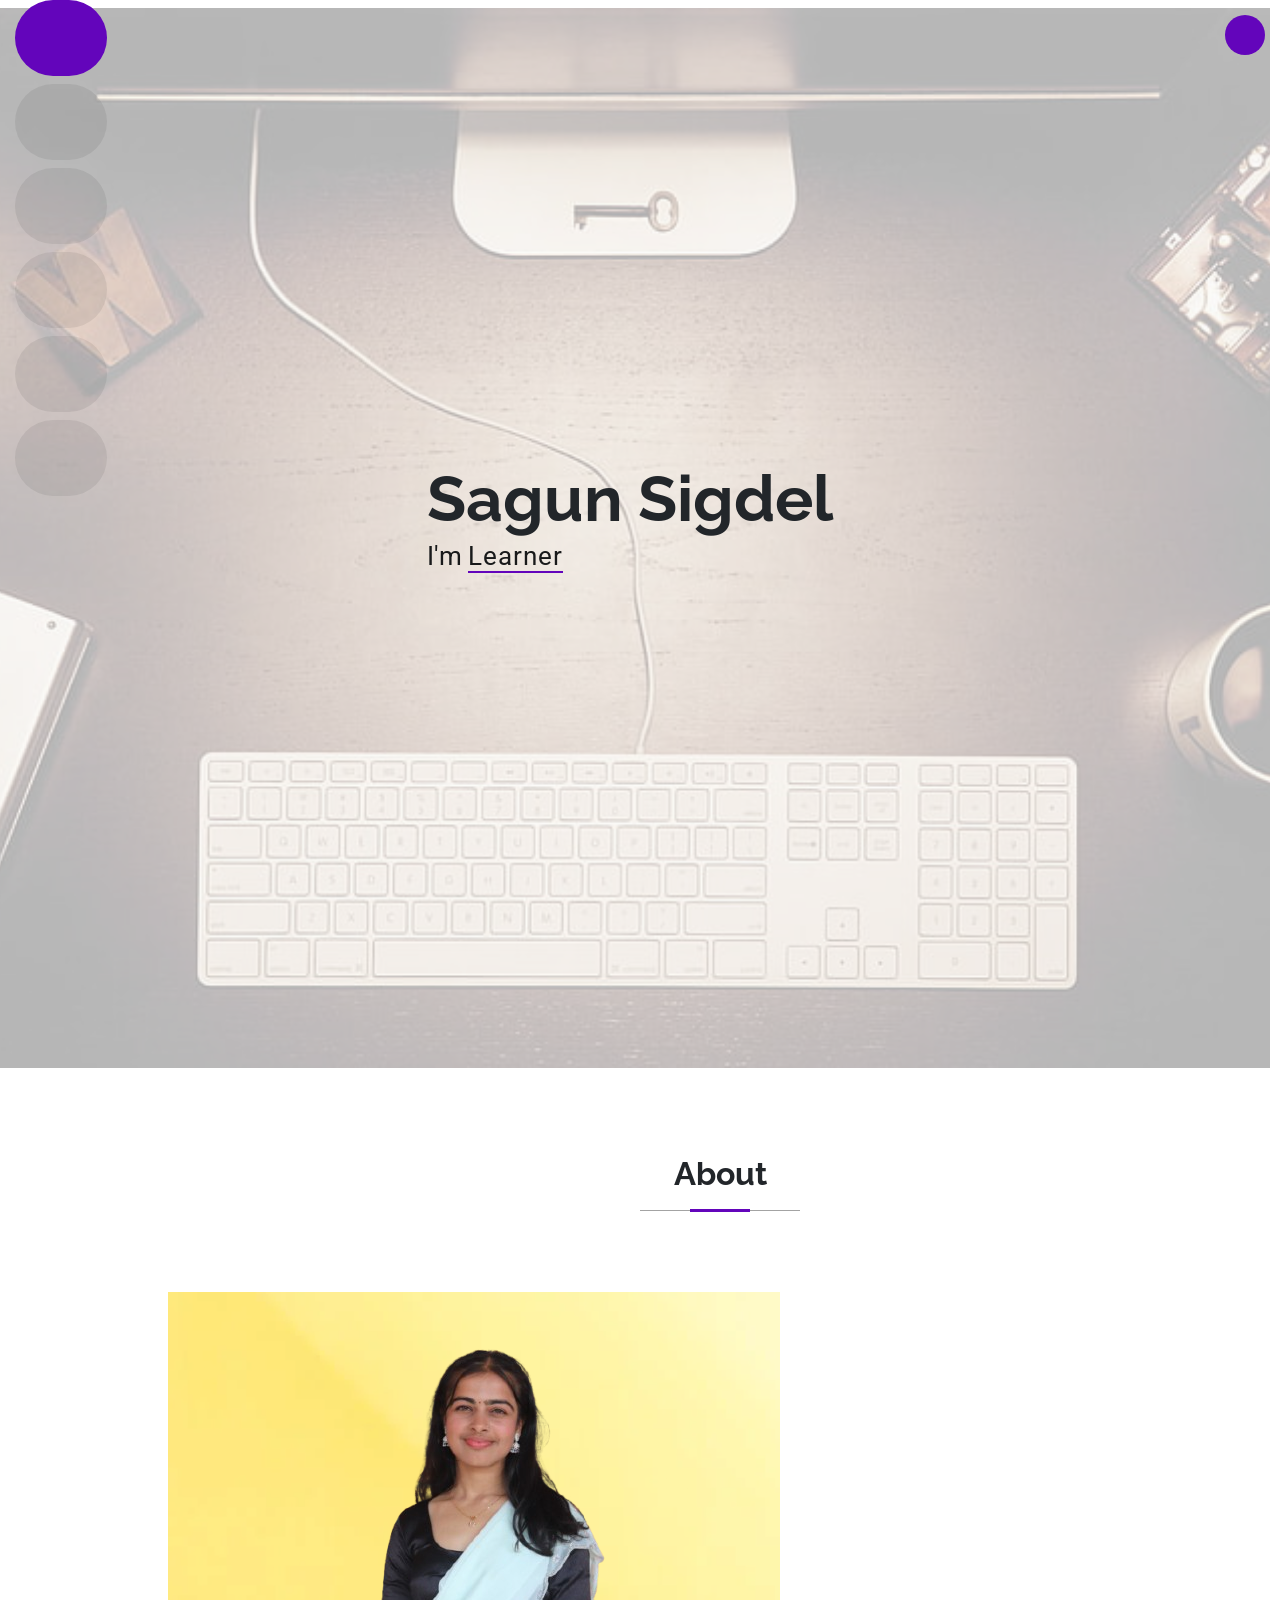
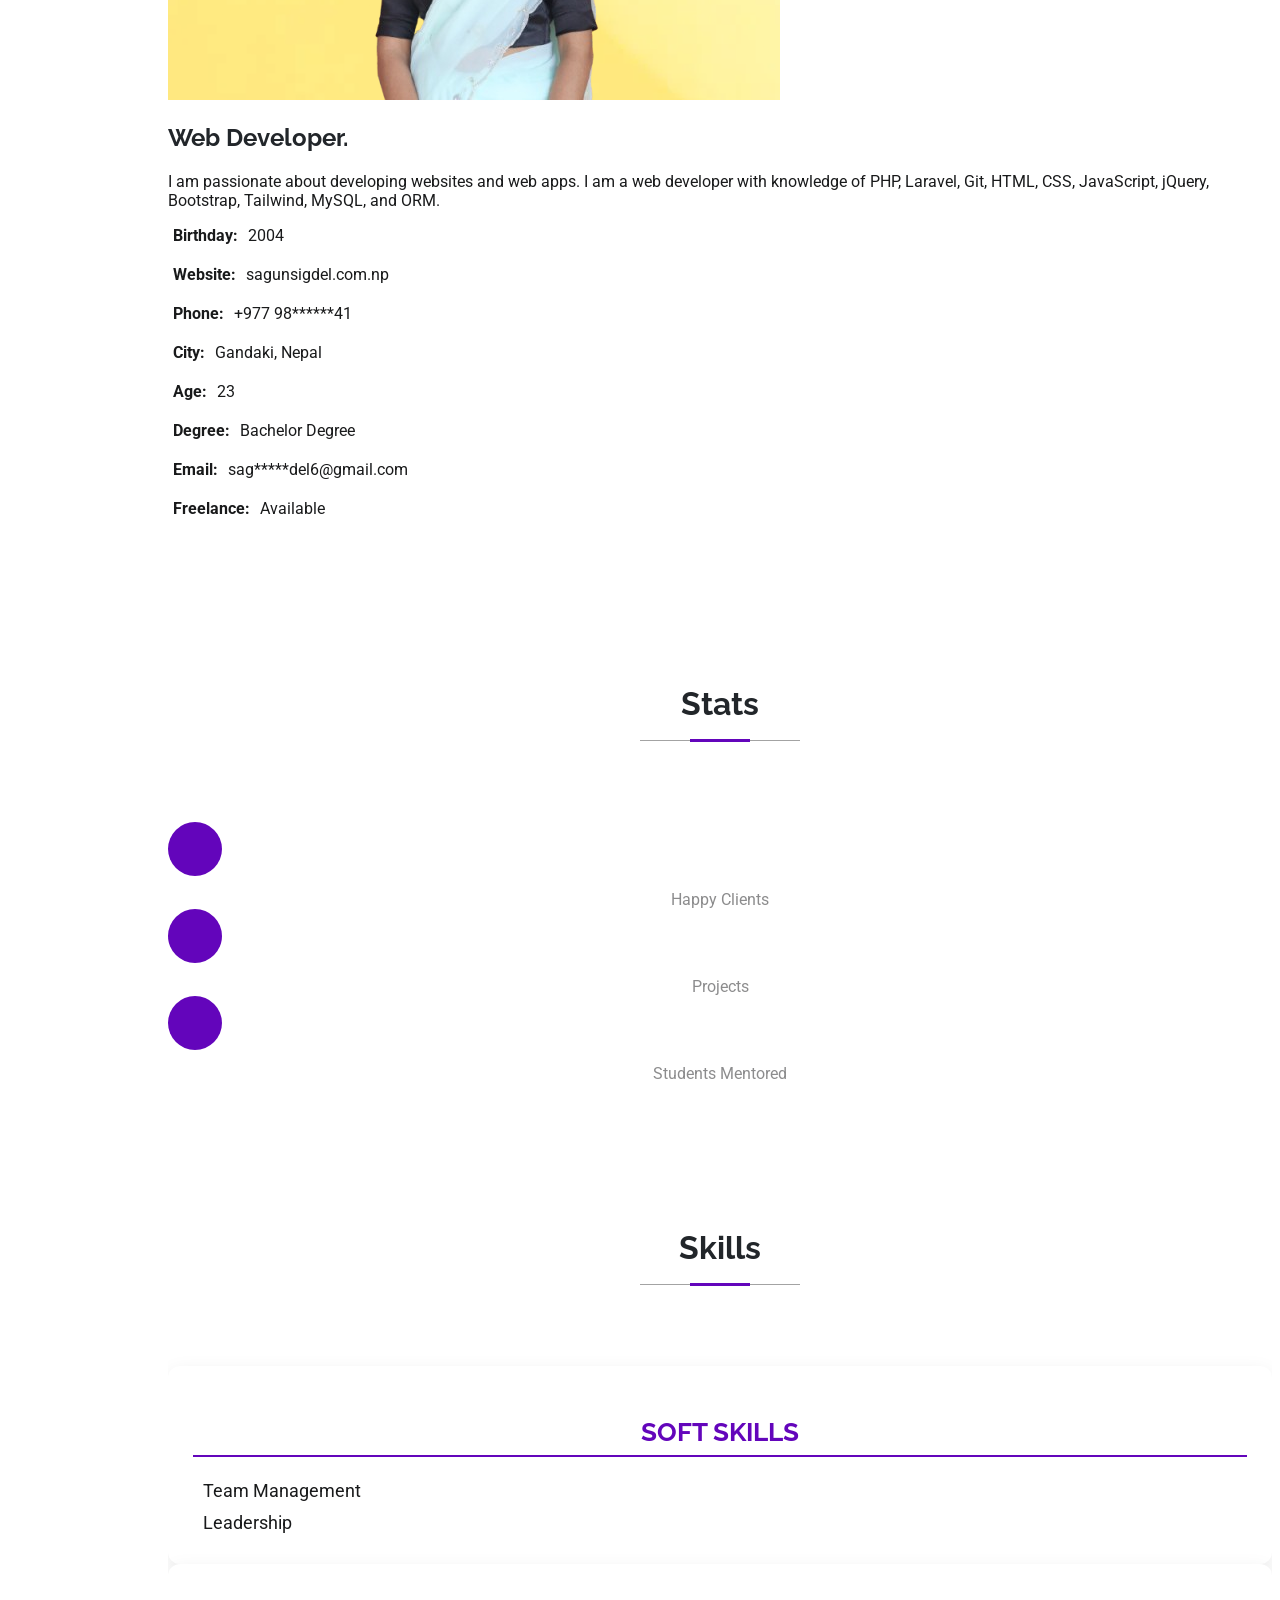
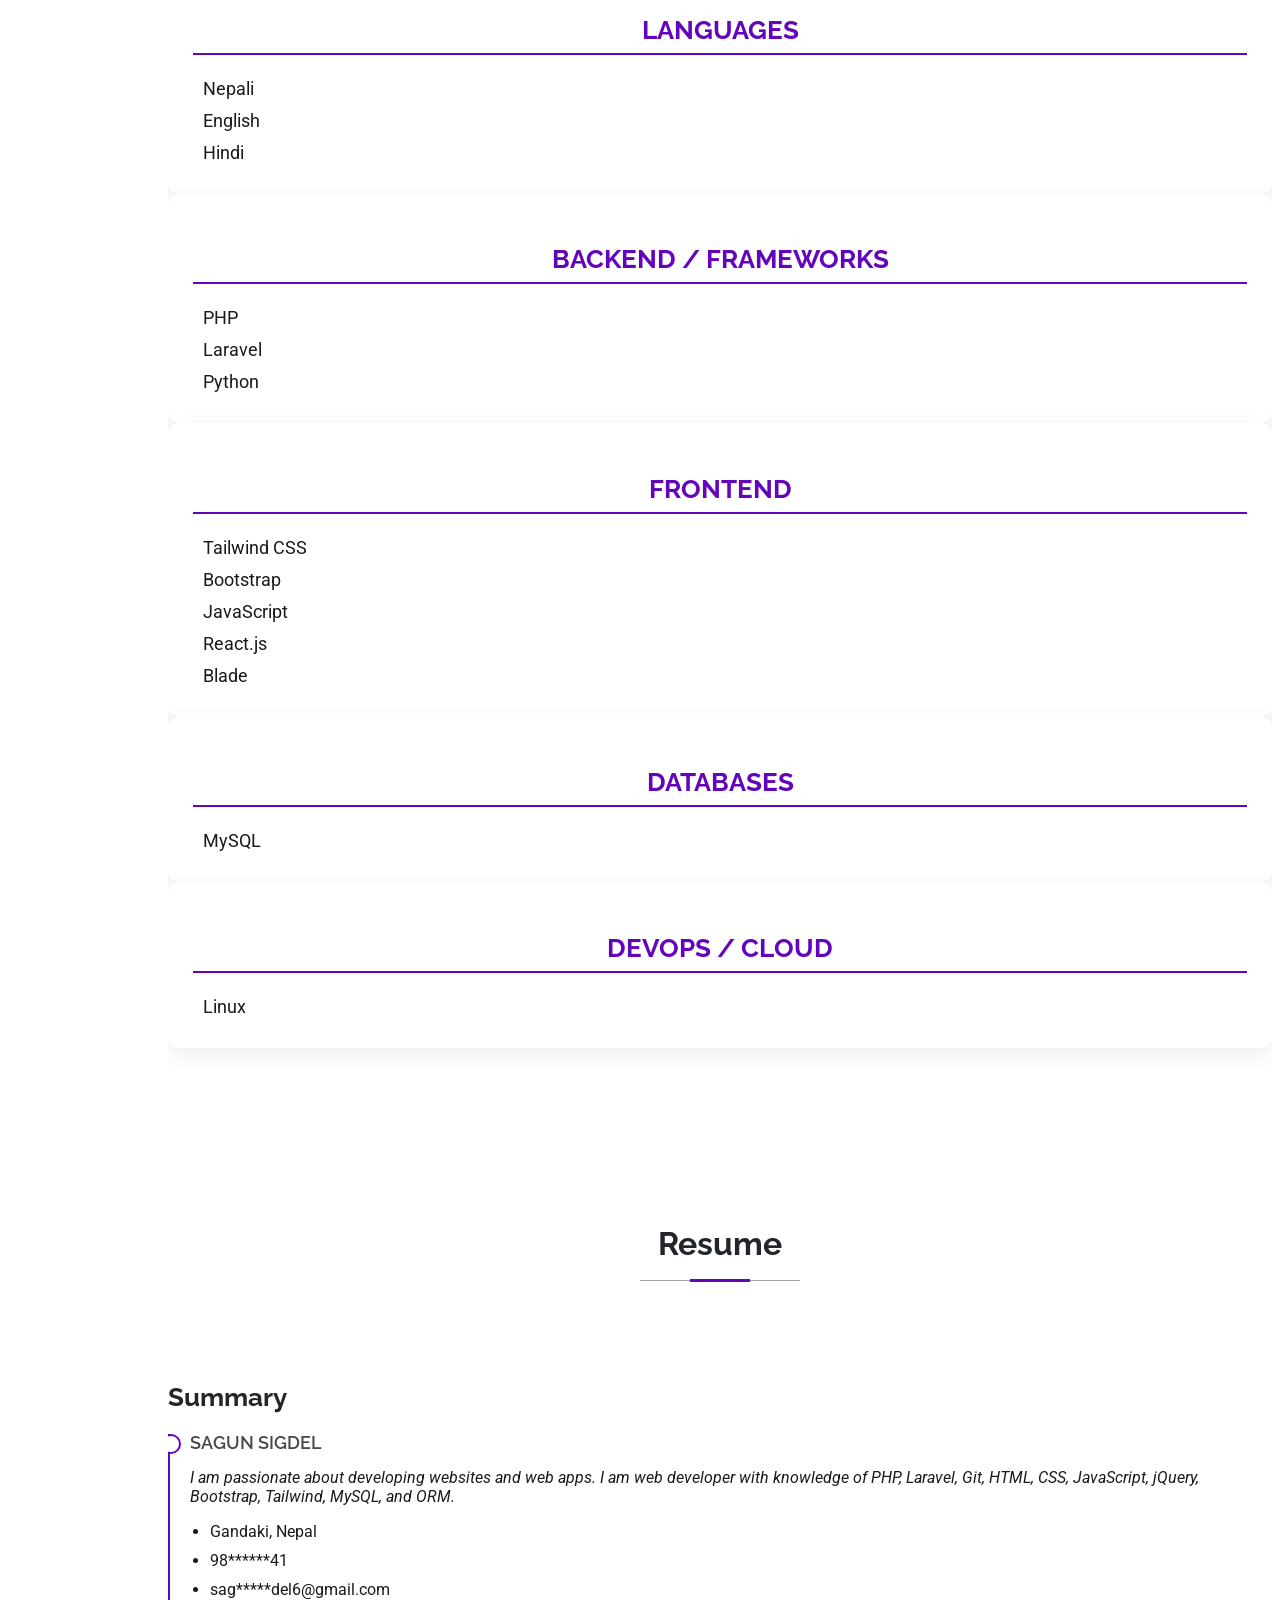
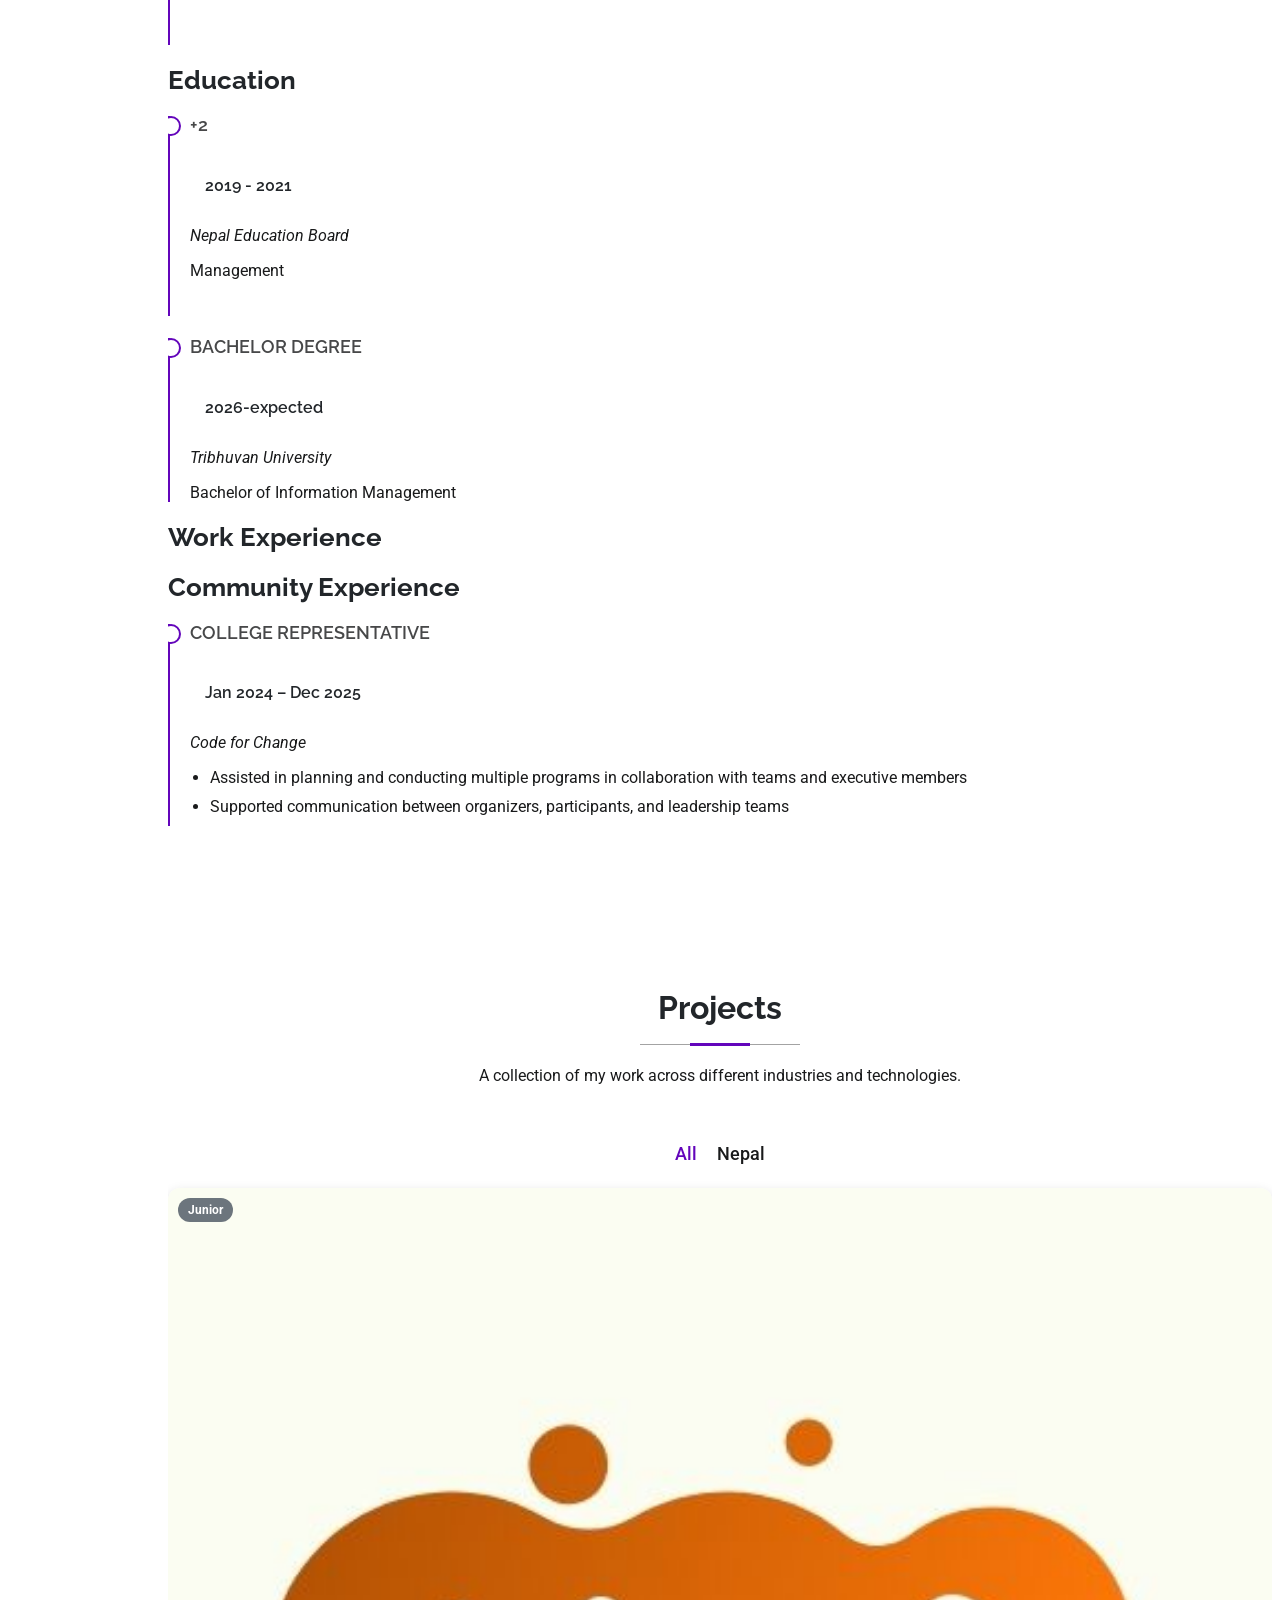
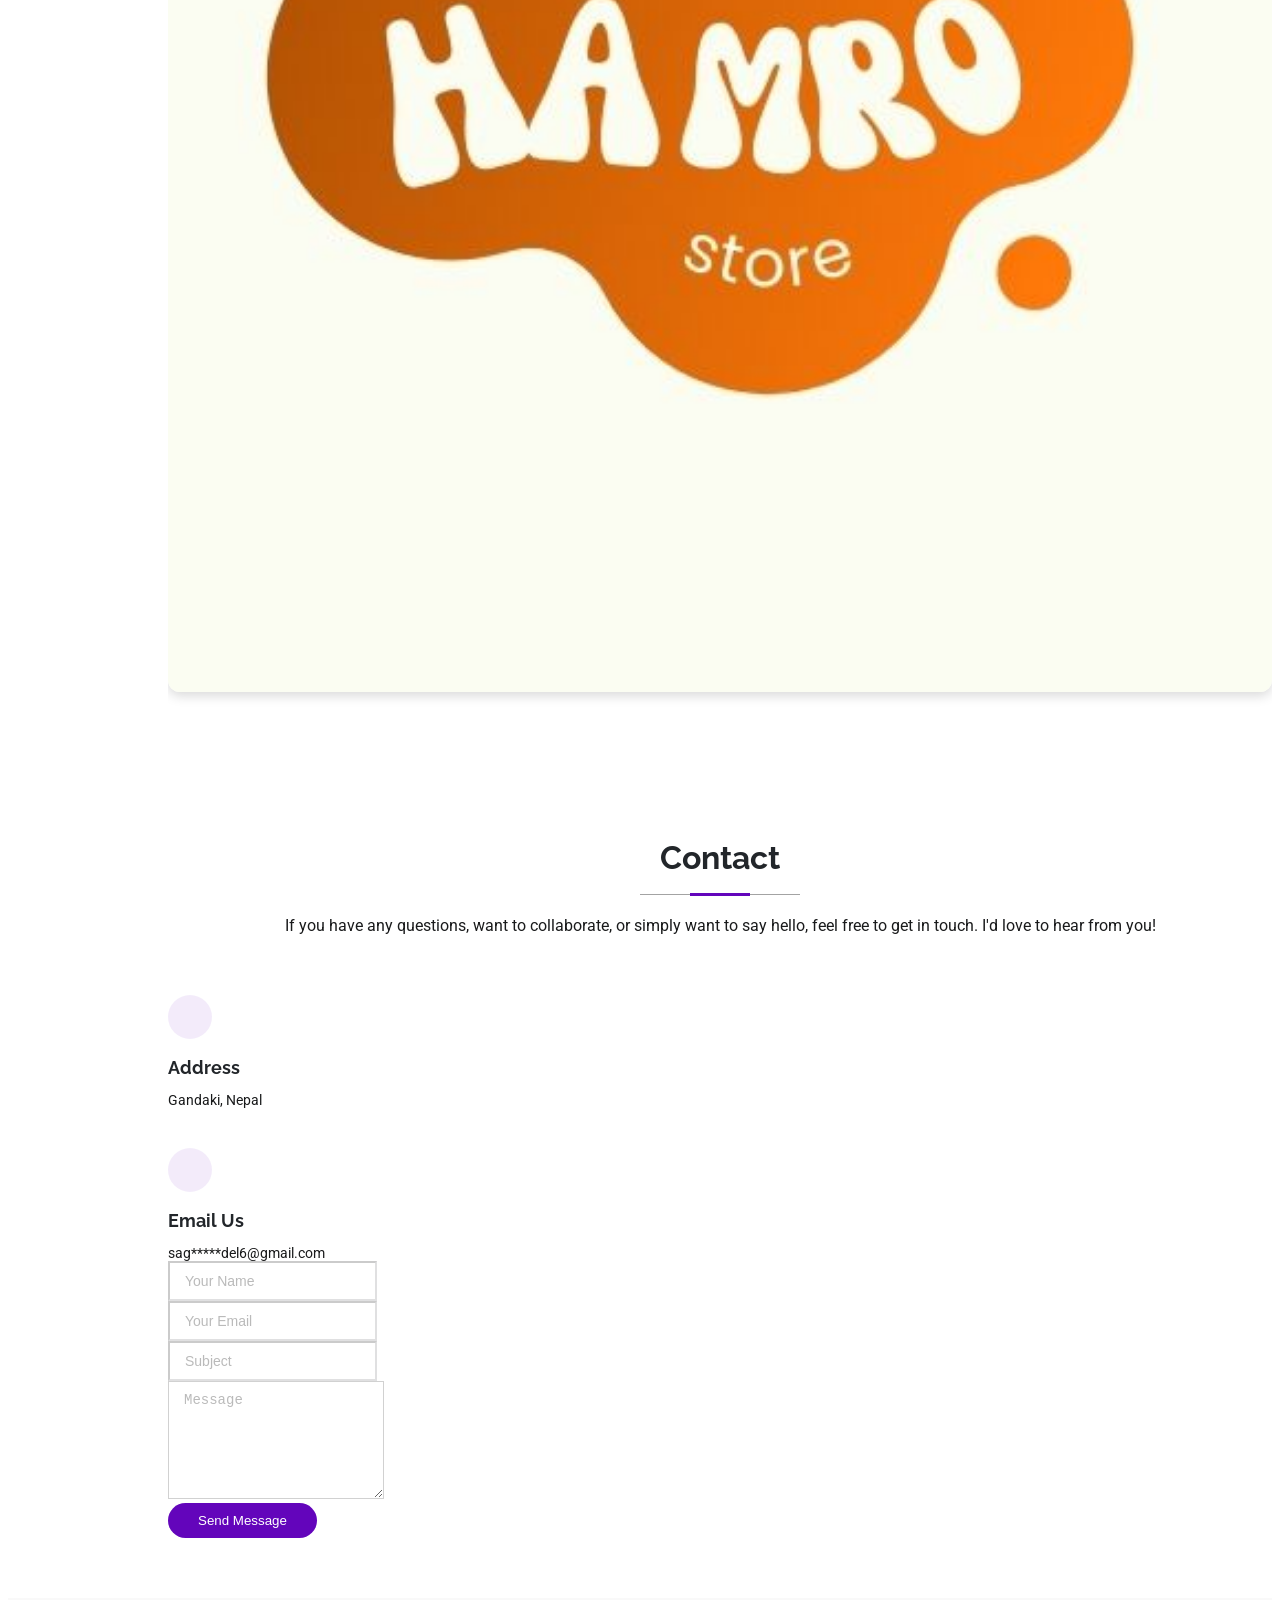
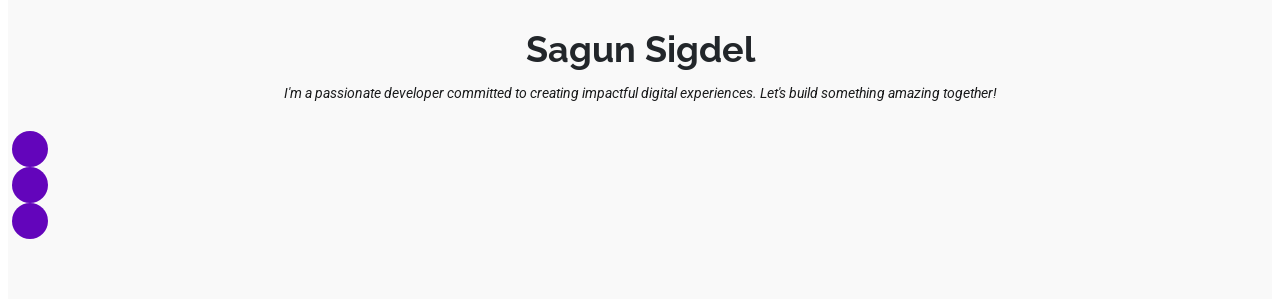
==== index.html @ 8e8c5b85 "canonical" ====
<!DOCTYPE html>
<html lang="en">
  <head>
    <meta charset="utf-8" />
    <meta content="width=device-width, initial-scale=1.0" name="viewport" />
    <title>Sagun Sigdel - Web Developer Portfolio</title>


    <!-- Meta Description -->
    <meta
      name="description"
      content="Portfolio of Sagun Sigdel, a  web developer specializing in PHP, Laravel, and modern web technologies."
    />

    <!-- Meta Keywords -->
    <meta
      name="keywords"
      content="Sagun Sigdel, full stack developer, web developer, Python developer, portfolio, freelancer, Nepal"
    />

    <!-- Favicons -->
    <link href="assets/img/favicon-32x32.png" rel="icon" />
    <link href="assets/img/apple-touch-icon.png" rel="apple-touch-icon" />

    <!-- Fonts -->
    <link href="https://fonts.googleapis.com" rel="preconnect" />
    <link href="https://fonts.gstatic.com" rel="preconnect" crossorigin />
    <link
      href="https://fonts.googleapis.com/css2?family=Roboto:ital,wght@0,100;0,300;0,400;0,500;0,700;0,900;1,100;1,300;1,400;1,500;1,700;1,900&family=Poppins:ital,wght@0,100;0,200;0,300;0,400;0,500;0,600;0,700;0,800;0,900;1,100;1,200;1,300;1,400;1,500;1,600;1,700;1,800;1,900&family=Raleway:ital,wght@0,100;0,200;0,300;0,400;0,500;0,600;0,700;0,800;0,900;1,100;1,200;1,300;1,400;1,500;1,600;1,700;1,800;1,900&display=swap"
      rel="stylesheet"
    />
   <!-- Canonical Link  -->
      <link rel="canonical" href="https://sagunsigdel.com.np/">


    <!-- Structured Data -->
    <script type="application/ld+json">
      {
        "@context": "https://schema.org",
        "@type": "Person",
        "name": "Sagun Sigdel",
        "alternateName": "Sagun Sigdel",
        "url": "https://sagunsigdel.com.np",
        "image": "https://sagunsigdel.com.np/assets/img/profile.jpg",
        "description": "Sagun Sigdel is a Web Developer skilled in HTML, CSS, JS, React, Python, Django, Tailwind, Bootstrap, MySQL, PostgreSQL.",
        "sameAs": [
          "https://github.com/sagun26",
          "https://www.linkedin.com/in/sagun-sigdel"
        ],
        "jobTitle": "Web Developer",
        "address": {
          "@type": "PostalAddress",
          "addressLocality": "Gandaki",
          "addressCountry": "Nepal"
        }
      }
    </script>

    <!-- Vendor CSS Files -->
    <link
      href="assets/vendor/bootstrap/css/bootstrap.min.css"
      rel="stylesheet"
    />
    <link
      href="assets/vendor/bootstrap-icons/bootstrap-icons.css"
      rel="stylesheet"
    />
    <link href="assets/vendor/aos/aos.css" rel="stylesheet" />
    <link
      href="assets/vendor/glightbox/css/glightbox.min.css"
      rel="stylesheet"
    />
    <link href="assets/vendor/swiper/swiper-bundle.min.css" rel="stylesheet" />

    <!-- Main CSS File -->
    <link href="assets/css/main.css" rel="stylesheet" />

    <!-- JQuery Link -->
    <script src="https://ajax.googleapis.com/ajax/libs/jquery/3.7.1/jquery.min.js"></script>
  </head>

  <body class="index-page">
    <header
      id="header"
      class="header d-flex flex-column justify-content-center"
    >
      <i class="header-toggle d-xl-none bi bi-list"></i>

      <nav id="navmenu" class="navmenu">
        <ul>
          <li>
            <a href="#hero" class="active">
              <i class="bi bi-house-door navicon"></i>
              <span>Home</span>
            </a>
          </li>
          <li>
            <a href="#about">
              <i class="bi bi-person navicon"></i>
              <span>About</span>
            </a>
          </li>
          <li>
            <a href="#skills">
              <i class="bi bi-bar-chart-line-fill navicon"></i>
              <span>Skills</span>
            </a>
          </li>
          <li>
            <a href="#resume">
              <i class="bi bi-file-earmark-text navicon"></i>
              <span>Resume</span>
            </a>
          </li>
          <li>
            <a href="#project">
              <i class="bi bi-images navicon"></i>
              <span>Projects</span>
            </a>
          </li>
          <li>
            <a href="#contact">
              <i class="bi bi-envelope navicon"></i>
              <span>Contact</span>
            </a>
          </li>
        </ul>
      </nav>
    </header>

    <main class="main">
      <!-- Hero Section -->
      <section id="hero" class="hero section light-background">
        <img src="assets/img/portfolio_background.jpg" alt="" />

        <div class="container" data-aos="zoom-out">
          <div class="row justify-content-center">
            <div class="col-lg-9">
              <h2><strong>Sagun Sigdel</strong></h2>
              <p>
                I'm
                <span
                  class="typed"
                  data-typed-items="Learner, Student, Developer, Freelancer"
                  >Learner</span
                ><span
                  class="typed-cursor typed-cursor--blink"
                  aria-hidden="true"
                ></span>
              </p>
              <div class="social-links">
                <a href="https://github.com/sagun26" target="_blank"
                  ><i class="bi bi-github"></i
                ></a>
                <a
                  href="https://www.linkedin.com/in/sagun-sigdel/"
                  target="_blank"
                  ><i class="bi bi-linkedin"></i
                ></a>
                <a href="https://sagunsigdel.com.np" target="_blank"
                  ><i class="bi bi-globe"></i
                ></a>
              </div>
            </div>
          </div>
        </div>
      </section>
      <!-- /Hero Section -->

      <!-- About Section -->
      <section id="about" class="about section">
        <!-- Section Title -->
        <div class="container section-title" data-aos="fade-up">
          <h2>About</h2>
        </div>
        <!-- End Section Title -->

        <div class="container" data-aos="fade-up" data-aos-delay="100">
          <div class="row gy-4 justify-content-center">
            <div class="col-lg-4">
              <img
                src="assets/img/profile.png"
                class="img-fluid"
                alt="profile"
              />
            </div>
            <div class="col-lg-8 content">
              <h2>Web Developer.</h2>
              <p class="fst-italic py-3">
                I am passionate about developing websites and web apps. I am a
               web developer with knowledge of PHP,
                Laravel, Git, HTML, CSS, JavaScript, jQuery, Bootstrap,
                Tailwind, MySQL, and ORM.
              </p>
              <div class="row">
                <div class="col-lg-6">
                  <ul>
                    <li>
                      <i class="bi bi-chevron-right"></i>
                      <strong>Birthday:</strong> <span>2004</span>
                    </li>
                    <li>
                      <i class="bi bi-chevron-right"></i>
                      <strong>Website:</strong>
                      <span>sagunsigdel.com.np</span>
                    </li>
                    <li>
                      <i class="bi bi-chevron-right"></i>
                      <strong>Phone:</strong> <span>+977 98******41</span>
                    </li>
                    <li>
                      <i class="bi bi-chevron-right"></i>
                      <strong>City:</strong> <span>Gandaki, Nepal</span>
                    </li>
                  </ul>
                </div>
                <div class="col-lg-6">
                  <ul>
                    <li>
                      <i class="bi bi-chevron-right"></i> <strong>Age:</strong>
                      <span>23</span>
                    </li>
                    <li>
                      <i class="bi bi-chevron-right"></i>
                      <strong>Degree:</strong> <span>Bachelor Degree</span>
                    </li>
                    <li>
                      <i class="bi bi-chevron-right"></i>
                      <strong>Email:</strong>
                      <span>sag*****del6@gmail.com</span>
                    </li>
                    <li>
                      <i class="bi bi-chevron-right"></i>
                      <strong>Freelance:</strong> <span>Available</span>
                    </li>
                  </ul>
                </div>
              </div>
            </div>
          </div>
        </div>
      </section>
      <!-- /About Section -->

      <!-- Stats Section -->
      <section id="stats" class="stats section">
        <!-- Section Title -->
        <div class="container section-title" data-aos="fade-up">
          <h2>Stats</h2>
        </div>
        <!-- End Section Title -->

        <div class="container" data-aos="fade-up" data-aos-delay="100">
          <div class="row gy-3 justify-content-center">
            <div
              class="col-lg-3 col-md-6 d-flex flex-column align-items-center"
            >
              <i class="bi bi-emoji-smile"></i>
              <div class="stats-item">
                <span
                  data-purecounter-start="0"
                  data-purecounter-end="20"
                  data-purecounter-duration="1"
                  class="purecounter"
                ></span>
                <p>Happy Clients</p>
              </div>
            </div>
            <!-- End Stats Item -->

            <div
              class="col-lg-3 col-md-6 d-flex flex-column align-items-center"
            >
              <i class="bi bi-journal-richtext"></i>
              <div class="stats-item">
                <span
                  data-purecounter-start="0"
                  data-purecounter-end="30"
                  data-purecounter-duration="1"
                  class="purecounter"
                ></span>
                <p>Projects</p>
              </div>
            </div>
            <!-- End Stats Item -->

            <div
              class="col-lg-3 col-md-6 d-flex flex-column align-items-center"
            >
              <i class="bi bi-people"></i>
              <div class="stats-item">
                <span
                  data-purecounter-start="0"
                  data-purecounter-end="30"
                  data-purecounter-duration="1"
                  class="purecounter"
                ></span>
                <p>Students Mentored</p>
              </div>
            </div>
            <!-- End Stats Item -->
          </div>
        </div>
      </section>
      <!-- /Stats Section -->

      <!-- Skills Section -->
      <section id="skills" class="skills section">
        <!-- Section Title -->
        <div class="container section-title" data-aos="fade-up">
          <h2>Skills</h2>
          <!-- <p>Necessitatibus eius consequatur ex aliquid fuga eum quidem sint consectetur velit</p> -->
        </div>
        <!-- End Section Title -->

        <div class="container" data-aos="fade-up" data-aos-delay="100">
          <div class="row skills-content skills-animation" id="skills-list">
            <!-- Skills will be dynamically loaded here -->
          </div>
        </div>
      </section>
      <!-- /Skills Section -->

      <!-- Resume Section -->
      <section id="resume" class="resume section">
        <div class="container section-title" data-aos="fade-up">
          <h2>Resume</h2>
        </div>

        <div class="container">
          <div class="row">
            <!-- Left Column: Summary + Education -->
            <div class="col-lg-6" data-aos="fade-up" data-aos-delay="100">
              <h3 class="resume-title">Summary</h3>
              <div class="resume-item pb-0">
                <h4>Sagun Sigdel</h4>
                <p>
                  <em
                    >I am passionate about developing websites and web apps. I
                    am web developer with knowledge of
                    PHP, Laravel, Git, HTML, CSS, JavaScript, jQuery, Bootstrap,
                    Tailwind, MySQL, and ORM.</em
                  >
                </p>
                <ul>
                  <li>Gandaki, Nepal</li>
                  <li>98******41</li>
                  <li>sag*****del6@gmail.com</li>
                </ul>
              </div>

              <h3 class="resume-title">Education</h3>
              <div id="education"></div>
            </div>

            <!-- Right Column: Timeline -->
            <div class="col-lg-6" data-aos="fade-up" data-aos-delay="200">
              <h3 class="resume-title">Work Experience</h3>
              <div id="work-experience"></div>
            </div>

            <div class="col-lg-12" data-aos="fade-up" data-aos-delay="200">
              <h3 class="resume-title mt-5">Community Experience</h3>
              <div id="community-experience"></div>
            </div>
          </div>
        </div>
      </section>

      <!-- /Resume Section -->

      <!-- Projects Section -->
      <section id="project" class="projects section">
        <!-- Section Title -->
        <div class="container section-title" data-aos="fade-up">
          <h2 class="">Projects</h2>
          <p>
            A collection of my work across different industries and
            technologies.
          </p>
        </div>
        <!-- End Section Title -->

        <div class="container">
          <div
            class="isotope-layout"
            data-default-filter="*"
            data-layout="masonry"
            data-sort="original-order"
          >
            <ul
              class="portfolio-filters isotope-filters"
              id="countryFilters"
              data-aos="fade-up"
              data-aos-delay="100"
            >
              <li data-filter="*" class="filter-active">All</li>
              <!-- Filter buttons will be dynamically loaded here -->
            </ul>
            <!-- End Portfolio Filters -->

            <div
              class="row gy-4 isotope-container"
              id="projectContainer"
              data-aos="fade-up"
              data-aos-delay="200"
            >
              <!-- Project items will be dynamically loaded here -->
            </div>
            <!-- End Portfolio Container -->
          </div>
        </div>
      </section>
      <!-- /Projects Section -->

      <!-- Contact Section -->
      <section id="contact" class="contact section">
        <!-- Section Title -->
        <div class="container section-title" data-aos="fade-up">
          <h2>Contact</h2>
          <p>
            If you have any questions, want to collaborate, or simply want to
            say hello, feel free to get in touch. I'd love to hear from you!
          </p>
        </div>
        <!-- End Section Title -->

        <div class="container" data-aos="fade" data-aos-delay="100">
          <div class="row gy-4">
            <div class="col-lg-4">
              <div
                class="info-item d-flex"
                data-aos="fade-up"
                data-aos-delay="200"
              >
                <i class="bi bi-geo-alt flex-shrink-0"></i>
                <div>
                  <h3>Address</h3>
                  <p>Gandaki, Nepal</p>
                </div>
              </div>
              <!-- End Info Item -->

              <div
                class="info-item d-flex"
                data-aos="fade-up"
                data-aos-delay="400"
              >
                <i class="bi bi-envelope flex-shrink-0"></i>
                <div>
                  <h3>Email Us</h3>
                  <p>sag*****del6@gmail.com</p>
                </div>
              </div>
              <!-- End Info Item -->
            </div>

            <div class="col-lg-8">
              <form
                onsubmit="sendEmail(event)"
                class="php-email-form"
                data-aos="fade-up"
                data-aos-delay="200"
              >
                <div class="row gy-4">
                  <div class="col-md-6">
                    <input
                      type="text"
                      name="name"
                      class="form-control"
                      id="name"
                      placeholder="Your Name"
                      required=""
                    />
                  </div>

                  <div class="col-md-6">
                    <input
                      type="email"
                      class="form-control"
                      name="email"
                      id="email"
                      placeholder="Your Email"
                      required=""
                    />
                  </div>

                  <div class="col-md-12">
                    <input
                      type="text"
                      class="form-control"
                      name="subject"
                      id="subject"
                      placeholder="Subject"
                      required=""
                    />
                  </div>

                  <div class="col-md-12">
                    <textarea
                      class="form-control"
                      name="message"
                      rows="6"
                      id="message"
                      placeholder="Message"
                      required=""
                    ></textarea>
                  </div>

                  <div class="col-md-12 text-center">
                    <div class="loading">Loading</div>
                    <div class="error-message"></div>
                    <div class="sent-message">
                      Your message has been sent. Thank you!
                    </div>

                    <button type="submit">Send Message</button>
                  </div>
                </div>
              </form>
            </div>
            <!-- End Contact Form -->
          </div>
        </div>
      </section>
      <!-- /Contact Section -->
    </main>

    <footer id="footer" class="footer position-relative light-background">
      <div class="container">
        <h3 class="sitename">Sagun Sigdel</h3>
        <p>
          I'm a passionate developer committed to creating impactful digital
          experiences. Let's build something amazing together!
        </p>
        <div class="social-links d-flex justify-content-center">
          <a href="https://github.com/sagun26" target="_blank"
            ><i class="bi bi-github"></i
          ></a>
          <a href="https://www.linkedin.com/in/sagun-sigdel" target="_blank"
            ><i class="bi bi-linkedin"></i
          ></a>
          <a href="https://sagunsigdel.com.np" target="_blank"
            ><i class="bi bi-globe"></i
          ></a>
        </div>
      </div>
    </footer>

    <!-- Scroll Top -->
    <a
      href="#"
      id="scroll-top"
      class="scroll-top d-flex align-items-center justify-content-center"
      ><i class="bi bi-arrow-up-short"></i
    ></a>

    <!-- Preloader -->
    <div id="preloader"></div>

    <!-- Vendor JS Files -->
    <script src="assets/vendor/bootstrap/js/bootstrap.bundle.min.js"></script>
    <script src="assets/vendor/aos/aos.js"></script>
    <script src="assets/vendor/typed.js/typed.umd.js"></script>
    <script src="assets/vendor/purecounter/purecounter_vanilla.js"></script>
    <script src="assets/vendor/waypoints/noframework.waypoints.js"></script>
    <script src="assets/vendor/glightbox/js/glightbox.min.js"></script>
    <script src="assets/vendor/imagesloaded/imagesloaded.pkgd.min.js"></script>
    <script src="assets/vendor/isotope-layout/isotope.pkgd.min.js"></script>
    <script src="assets/vendor/swiper/swiper-bundle.min.js"></script>

    <!-- Main JS File -->
    <script src="assets/js/main.js"></script>

    <!-- Load JSON File -->
    <script src="assets/js/jsonLoad.js"></script>
  </body>
</html>
---- assets/css/main.css ----
/* Fonts */
:root {
  --default-font: "Roboto", system-ui, -apple-system, "Segoe UI", Roboto, "Helvetica Neue", Arial, "Noto Sans", "Liberation Sans", sans-serif, "Apple Color Emoji", "Segoe UI Emoji", "Segoe UI Symbol", "Noto Color Emoji";
  --heading-font: "Raleway", sans-serif;
  --nav-font: "Poppins", sans-serif;
}

/* Global Colors - The following color variables are used throughout the website. Updating them here will change the color scheme of the entire website */
:root {
  --background-color: #ffffff;
  /* Background color for the entire website, including individual sections */
  --default-color: #191a1b;
  /* Default color used for the majority of the text content across the entire website */
  --heading-color: #22262a;
  /* Color for headings, subheadings and title throughout the website */
  --accent-color: #6305bb;
  /* Accent color that represents your brand on the website. It's used for buttons, links, and other elements that need to stand out */
  --surface-color: #ffffff;
  /* The surface color is used as a background of boxed elements within sections, such as cards, icon boxes, or other elements that require a visual separation from the global background. */
  --contrast-color: #ffffff;
  /* Contrast color for text, ensuring readability against backgrounds of accent, heading, or default colors. */
}

/* Nav Menu Colors - The following color variables are used specifically for the navigation menu. They are separate from the global colors to allow for more customization options */
:root {
  --nav-color: #45505b;
  /* The default color of the main navmenu links */
  --nav-hover-color: #6305bb;
  /* Applied to main navmenu links when they are hovered over or active */
  --nav-mobile-background-color: #ffffff;
  /* Used as the background color for mobile navigation menu */
  --nav-dropdown-background-color: #ffffff;
  /* Used as the background color for dropdown items that appear when hovering over primary navigation items */
  --nav-dropdown-color: #212529;
  /* Used for navigation links of the dropdown items in the navigation menu. */
  --nav-dropdown-hover-color: #6305bb;
  /* Similar to --nav-hover-color, this color is applied to dropdown navigation links when they are hovered over. */
}

/* Color Presets - These classes override global colors when applied to any section or element, providing reuse of the sam color scheme. */

.light-background {
  --background-color: #f9f9f9;
  --surface-color: #ffffff;
}

.dark-background {
  --background-color: #060606;
  --default-color: #ffffff;
  --heading-color: #ffffff;
  --surface-color: #252525;
  --contrast-color: #ffffff;
}

/* Smooth scroll */
:root {
  scroll-behavior: smooth;
}

/*--------------------------------------------------------------
# General Styling & Shared Classes
--------------------------------------------------------------*/
body {
  color: var(--default-color);
  background-color: var(--background-color);
  font-family: var(--default-font);
}

a {
  color: var(--accent-color);
  text-decoration: none;
  transition: 0.3s;
}

a:hover {
  color: color-mix(in srgb, var(--accent-color), transparent 25%);
  text-decoration: none;
}

h1,
h2,
h3,
h4,
h5,
h6 {
  color: var(--heading-color);
  font-family: var(--heading-font);
}

/* PHP Email Form Messages
------------------------------*/
.php-email-form .error-message {
  display: none;
  background: #df1529;
  color: #ffffff;
  text-align: left;
  padding: 15px;
  margin-bottom: 24px;
  font-weight: 600;
}

.php-email-form .sent-message {
  display: none;
  color: #ffffff;
  background: #059652;
  text-align: center;
  padding: 15px;
  margin-bottom: 24px;
  font-weight: 600;
}

.php-email-form .loading {
  display: none;
  background: var(--surface-color);
  text-align: center;
  padding: 15px;
  margin-bottom: 24px;
}

.php-email-form .loading:before {
  content: "";
  display: inline-block;
  border-radius: 50%;
  width: 24px;
  height: 24px;
  margin: 0 10px -6px 0;
  border: 3px solid var(--accent-color);
  border-top-color: var(--surface-color);
  animation: php-email-form-loading 1s linear infinite;
}

@keyframes php-email-form-loading {
  0% {
    transform: rotate(0deg);
  }

  100% {
    transform: rotate(360deg);
  }
}

/*--------------------------------------------------------------
# Global Header
--------------------------------------------------------------*/
.header {
  color: var(--default-color);
  position: fixed;
  top: 0;
  left: 0;
  bottom: 0;
  padding: 0 15px;
  transition: all ease-in-out 0.3s;
  overflow-y: auto;
  z-index: 997;
  min-width: 200px;
}

@media (max-width: 1199px) {
  .header {
    background-color: var(--background-color);
    border-right: 1px solid color-mix(in srgb, var(--default-color), transparent 90%);
    width: 300px;
    left: -100%;
  }
}

@media (min-width: 1200px) and (max-width: 1600px) {
  .header~main {
    margin-left: 160px;
  }

  .header~main .hero {
    margin-left: -178px;
    width: 100vw;
  }
}

.header.header-show {
  left: 0;
}

.header .header-toggle {
  color: var(--contrast-color);
  background-color: var(--accent-color);
  font-size: 22px;
  display: flex;
  align-items: center;
  justify-content: center;
  width: 40px;
  height: 40px;
  border-radius: 50%;
  cursor: pointer;
  position: fixed;
  top: 15px;
  right: 15px;
  z-index: 9999;
  transition: background-color 0.3s;
}

.header .header-toggle:hover {
  color: var(--contrast-color);
  background-color: color-mix(in srgb, var(--accent-color) 90%, white 15%);
}

/*--------------------------------------------------------------
# Navigation Menu
--------------------------------------------------------------*/
.navmenu {
  padding: 0;
  z-index: 9997;
}

.navmenu ul {
  list-style: none;
  padding: 0 0 20px 0;
  margin: 0;
  width: 140px;
}

.navmenu a,
.navmenu a:focus {
  color: var(--nav-color);
  font-family: var(--nav-font);
  display: flex;
  align-items: center;
  padding: 10px 18px;
  margin-bottom: 8px;
  font-size: 15px;
  border-radius: 50px;
  background: color-mix(in srgb, var(--default-color), transparent 92%);
  height: 56px;
  width: 100%;
  overflow: hidden;
  transition: 0.3s;
}

.navmenu a i,
.navmenu a:focus i {
  font-size: 20px;
}

.navmenu a span,
.navmenu a:focus span {
  padding: 0 5px 0 7px;
}

@media (min-width: 992px) {

  .navmenu a,
  .navmenu a:focus {
    max-width: 56px;
  }

  .navmenu a span,
  .navmenu a:focus span {
    display: none;
  }
}

.navmenu a:hover,
.navmenu .active,
.navmenu .active:focus,
.navmenu li:hover>a {
  color: var(--contrast-color);
  background: var(--nav-hover-color);
}

.navmenu a:hover,
.navmenu li:hover>a {
  max-width: 100%;
  color: var(--contrast-color);
}

.navmenu a:hover span,
.navmenu li:hover>a span {
  display: block;
}

/*--------------------------------------------------------------
# Global Footer
--------------------------------------------------------------*/
.footer {
  color: var(--default-color);
  background-color: var(--background-color);
  font-size: 14px;
  text-align: center;
  padding: 30px 0;
  position: relative;
}

.footer h3 {
  font-size: 36px;
  font-weight: 700;
  position: relative;
  padding: 0;
  margin: 0 0 15px 0;
}

.footer p {
  font-size: 15;
  font-style: italic;
  padding: 0;
  margin: 0 0 30px 0;
}

.footer .social-links {
  margin: 0 0 30px 0;
}

.footer .social-links a {
  font-size: 16px;
  display: flex;
  align-items: center;
  justify-content: center;
  background: var(--accent-color);
  color: var(--contrast-color);
  line-height: 1;
  margin: 0 4px;
  border-radius: 50%;
  text-align: center;
  width: 36px;
  height: 36px;
  transition: 0.3s;
}

.footer .social-links a:hover {
  background: color-mix(in srgb, var(--accent-color), transparent 20%);
  text-decoration: none;
}

.footer .copyright {
  padding-top: 25px;
  border-top: 1px solid color-mix(in srgb, var(--default-color), transparent 90%);
}

.footer .credits {
  font-size: 13px;
  padding-top: 5px;
}

/*--------------------------------------------------------------
# Preloader
--------------------------------------------------------------*/
#preloader {
  position: fixed;
  inset: 0;
  z-index: 999999;
  overflow: hidden;
  background: var(--background-color);
  transition: all 0.6s ease-out;
}

#preloader:before {
  content: "";
  position: fixed;
  top: calc(50% - 30px);
  left: calc(50% - 30px);
  border: 6px solid #ffffff;
  border-color: var(--accent-color) transparent var(--accent-color) transparent;
  border-radius: 50%;
  width: 60px;
  height: 60px;
  animation: animate-preloader 1.5s linear infinite;
}

@keyframes animate-preloader {
  0% {
    transform: rotate(0deg);
  }

  100% {
    transform: rotate(360deg);
  }
}

/*--------------------------------------------------------------
# Scroll Top Button
--------------------------------------------------------------*/
.scroll-top {
  position: fixed;
  visibility: hidden;
  opacity: 0;
  right: 15px;
  bottom: -15px;
  z-index: 99999;
  background-color: var(--accent-color);
  width: 44px;
  height: 44px;
  border-radius: 50px;
  transition: all 0.4s;
}

.scroll-top i {
  font-size: 24px;
  color: var(--contrast-color);
  line-height: 0;
}

.scroll-top:hover {
  background-color: color-mix(in srgb, var(--accent-color), transparent 20%);
  color: var(--contrast-color);
}

.scroll-top.active {
  visibility: visible;
  opacity: 1;
  bottom: 15px;
}

/*--------------------------------------------------------------
# Disable aos animation delay on mobile devices
--------------------------------------------------------------*/
@media screen and (max-width: 768px) {
  [data-aos-delay] {
    transition-delay: 0 !important;
  }
}

/*--------------------------------------------------------------
# Global Page Titles & Breadcrumbs
--------------------------------------------------------------*/
.page-title {
  --background-color: color-mix(in srgb, var(--default-color), transparent 96%);
  color: var(--default-color);
  background-color: var(--background-color);
  padding: 20px 0;
  position: relative;
}

.page-title h1 {
  font-size: 28px;
  font-weight: 700;
  margin: 0;
}

.page-title .breadcrumbs ol {
  display: flex;
  flex-wrap: wrap;
  list-style: none;
  padding: 0 0 10px 0;
  margin: 0;
  font-size: 14px;
  font-weight: 400;
}

.page-title .breadcrumbs ol li+li {
  padding-left: 10px;
}

.page-title .breadcrumbs ol li+li::before {
  content: "/";
  display: inline-block;
  padding-right: 10px;
  color: color-mix(in srgb, var(--default-color), transparent 70%);
}

/*--------------------------------------------------------------
# Global Sections
--------------------------------------------------------------*/
section,
.section {
  color: var(--default-color);
  background-color: var(--background-color);
  padding: 60px 0;
  overflow: clip;
}

/*--------------------------------------------------------------
# Global Section Titles
--------------------------------------------------------------*/
.section-title {
  text-align: center;
  padding-bottom: 60px;
  position: relative;
}

.section-title h2 {
  font-size: 32px;
  font-weight: 700;
  margin-bottom: 20px;
  padding-bottom: 20px;
  position: relative;
}

.section-title h2:before {
  content: "";
  position: absolute;
  display: block;
  width: 160px;
  height: 1px;
  background: color-mix(in srgb, var(--default-color), transparent 60%);
  left: 0;
  right: 0;
  bottom: 1px;
  margin: auto;
}

.section-title h2::after {
  content: "";
  position: absolute;
  display: block;
  width: 60px;
  height: 3px;
  background: var(--accent-color);
  left: 0;
  right: 0;
  bottom: 0;
  margin: auto;
}

.section-title p {
  margin-bottom: 0;
}

/*--------------------------------------------------------------
# Hero Section
--------------------------------------------------------------*/
.hero {
  width: 100%;
  min-height: 100vh;
  position: relative;
  padding: 80px 0;
  display: flex;
  align-items: center;
  justify-content: center;
}

.hero img {
  position: absolute;
  inset: 0;
  display: block;
  width: 100%;
  height: 100%;
  object-fit: cover;
  z-index: 1;
}

.hero:before {
  content: "";
  background: color-mix(in srgb, var(--background-color), transparent 30%);
  position: absolute;
  inset: 0;
  z-index: 2;
}

.hero .container {
  position: relative;
  z-index: 3;
}

.hero h2 {
  margin: 0;
  font-size: 64px;
  font-weight: 700;
}

.hero p {
  margin: 5px 0 0 0;
  font-size: 26px;
}

.hero p span {
  letter-spacing: 1px;
  border-bottom: 2px solid var(--accent-color);
}

.hero .social-links {
  margin-top: 25px;
}

.hero .social-links a {
  font-size: 20px;
  display: inline-block;
  color: color-mix(in srgb, var(--default-color), transparent 30%);
  line-height: 1;
  margin-right: 20px;
  transition: 0.3s;
}

.hero .social-links a:hover {
  color: var(--accent-color);
}

@media (max-width: 768px) {
  .hero h2 {
    font-size: 32px;
  }

  .hero p {
    font-size: 20px;
  }
}

/*--------------------------------------------------------------
# About Section
--------------------------------------------------------------*/
.about .content h2 {
  font-weight: 700;
  font-size: 24px;
}

.about .content ul {
  list-style: none;
  padding: 0;
}

.about .content ul li {
  margin-bottom: 20px;
  display: flex;
  align-items: center;
}

.about .content ul strong {
  margin-right: 10px;
}

.about .content ul i {
  font-size: 16px;
  margin-right: 5px;
  color: var(--accent-color);
  line-height: 0;
}

/*--------------------------------------------------------------
# Stats Section
--------------------------------------------------------------*/
.stats i {
  background-color: var(--accent-color);
  color: var(--contrast-color);
  width: 54px;
  height: 54px;
  font-size: 24px;
  border-radius: 50px;
  display: inline-flex;
  align-items: center;
  justify-content: center;
  position: relative;
  z-index: 1;
}

.stats .stats-item {
  margin-top: 10px;
  width: 100%;
  position: relative;
  text-align: center;
  z-index: 0;
}

.stats .stats-item span {
  font-size: 36px;
  display: block;
  font-weight: 700;
  color: color-mix(in srgb, var(--default-color), transparent 20%);
}

.stats .stats-item p {
  padding: 0;
  margin: 0;
  color: color-mix(in srgb, var(--default-color), transparent 50%);
  font-size: 16px;
}

/*--------------------------------------------------------------
# Skills Section
--------------------------------------------------------------*/
.skills {
  background-color: var(--background-color);
  padding: 60px 0;
}

.skills-content {
  margin-bottom: 30px;
  /* Space between rows */
}

/* Skill Cards */
.skills-item {
  background-color: var(--surface-color);
  border-radius: 12px;
  padding: 25px;
  box-shadow: 0 6px 20px rgba(0, 0, 0, 0.08);
  transition: transform 0.3s ease, box-shadow 0.3s ease;
  display: flex;
  flex-direction: column;
  height: 100%;
}

.skills-item:hover {
  transform: translateY(-10px);
  box-shadow: 0 12px 30px rgba(0, 0, 0, 0.15);
}

/* Skill Category Heading */
.skills-item h3.skill-category {
  font-size: 1.6rem;
  margin-bottom: 18px;
  color: var(--accent-color);
  text-transform: uppercase;
  font-weight: 700;
  text-align: center;
  border-bottom: 2px solid var(--accent-color);
  padding-bottom: 8px;
}

/* Skill List */
.skills-item ul {
  padding-left: 0;
  margin: 0;
  flex-grow: 1;
  /* Fill available space */
  max-height: 320px;
  /* Optional: limits card height */
  overflow-y: auto;
  /* Scroll if too many items */
}

/* Individual Skill Item */
.skills-item ul li {
  list-style: none;
  padding: 6px 0;
  font-size: 1.1rem;
  color: var(--default-color);
  display: flex;
  align-items: center;
  transition: color 0.3s ease;
}

/* Skill Icon */
.skills-item ul li i {
  color: var(--accent-color);
  padding-right: 10px;
  font-size: 1.2rem;
}

/* Hover effect for skill text */
.skills-item ul li:hover {
  color: var(--accent-color);
}

/* Equal height for Soft Skills and Languages */
.d-flex.align-items-stretch .skills-item {
  display: flex;
  flex-direction: column;
}

/* Scrollbar styling for overflowing skill lists */
.skills-item ul::-webkit-scrollbar {
  width: 6px;
}

.skills-item ul::-webkit-scrollbar-thumb {
  background-color: var(--accent-color);
  border-radius: 10px;
}

.skills-item ul::-webkit-scrollbar-track {
  background-color: var(--surface-color);
}

/* Responsive adjustments */
@media (max-width: 992px) {
  .skills-item h3.skill-category {
    font-size: 1.4rem;
  }

  .skills-item ul li {
    font-size: 1rem;
  }
}

@media (max-width: 768px) {
  .skills-item {
    margin-bottom: 25px;
  }
}



/*--------------------------------------------------------------
# Resume Section
--------------------------------------------------------------*/
.resume .resume-title {
  color: var(--heading-color);
  font-size: 26px;
  font-weight: 700;
  margin-top: 20px;
  margin-bottom: 20px;
}

.resume .resume-item {
  padding: 0 0 20px 20px;
  margin-top: -2px;
  border-left: 2px solid var(--accent-color);
  position: relative;
}

.resume .resume-item h4 {
  line-height: 18px;
  font-size: 18px;
  font-weight: 600;
  text-transform: uppercase;
  color: color-mix(in srgb, var(--default-color), transparent 20%);
  margin-bottom: 10px;
}

.resume .resume-item h5 {
  font-size: 16px;
  padding: 5px 15px;
  display: inline-block;
  font-weight: 600;
  margin-bottom: 10px;
}

.resume .resume-item ul {
  padding-left: 20px;
}

.resume .resume-item ul li {
  padding-bottom: 10px;
}

.resume .resume-item:last-child {
  padding-bottom: 0;
}

.resume .resume-item::before {
  content: "";
  position: absolute;
  width: 16px;
  height: 16px;
  border-radius: 50px;
  left: -9px;
  top: 0;
  background: var(--background-color);
  border: 2px solid var(--accent-color);
}

/*--------------------------------------------------------------
# Projects Section
--------------------------------------------------------------*/
.projects .portfolio-filters {
  padding: 0;
  margin: 0 auto 20px auto;
  list-style: none;
  text-align: center;
}

.projects .portfolio-filters li {
  cursor: pointer;
  display: inline-block;
  padding: 0;
  font-size: 18px;
  font-weight: 500;
  margin: 0 10px;
  line-height: 1;
  margin-bottom: 5px;
  transition: all 0.3s ease-in-out;
}

.projects .portfolio-filters li:hover,
.projects .portfolio-filters li.filter-active {
  color: var(--accent-color);
}

.projects .portfolio-filters li:first-child {
  margin-left: 0;
}

.projects .portfolio-filters li:last-child {
  margin-right: 0;
}

@media (max-width: 575px) {
  .projects .portfolio-filters li {
    font-size: 14px;
    margin: 0 5px;
  }
}

.projects .portfolio-content {
  position: relative;
  overflow: hidden;
}

.projects .portfolio-content img {
  transition: 0.3s;
}

.projects .portfolio-content .portfolio-info {
  opacity: 0;
  position: absolute;
  inset: 0;
  z-index: 3;
  transition: all ease-in-out 0.3s;
  background: rgba(0, 0, 0, 0.6);
  padding: 15px;
}

.projects .portfolio-content .portfolio-info h4 {
  font-size: 14px;
  padding: 5px 10px;
  font-weight: 400;
  color: #ffffff;
  display: inline-block;
  background-color: var(--accent-color);
}

.projects .portfolio-content .portfolio-info p {
  position: absolute;
  bottom: 10px;
  text-align: center;
  display: inline-block;
  left: 0;
  right: 0;
  font-size: 16px;
  font-weight: 600;
  color: rgba(255, 255, 255, 0.8);
}

.projects .portfolio-content .portfolio-info .preview-link,
.projects .portfolio-content .portfolio-info .details-link {
  position: absolute;
  left: calc(50% - 40px);
  font-size: 26px;
  top: calc(50% - 14px);
  color: #fff;
  transition: 0.3s;
  line-height: 1.2;
}

.projects .portfolio-content .portfolio-info .preview-link:hover,
.projects .portfolio-content .portfolio-info .details-link:hover {
  color: var(--accent-color);
}

.projects .portfolio-content .portfolio-info .details-link {
  left: 50%;
  font-size: 34px;
  line-height: 0;
}

.projects .portfolio-content:hover .portfolio-info {
  opacity: 1;
}

.projects .portfolio-content:hover img {
  transform: scale(1.1);
}

/* Modern Portfolio Card Styling */
.portfolio-item {
  position: relative;
  overflow: hidden;
  border-radius: 15px;
  box-shadow: 0 5px 15px rgba(0, 0, 0, 0.1);
  transition: transform 0.3s ease, box-shadow 0.3s ease;
}

.portfolio-item:hover {
  transform: translateY(-5px);
  box-shadow: 0 15px 25px rgba(0, 0, 0, 0.2);
}

.portfolio-info {
  position: absolute;
  bottom: 0;
  left: 0;
  right: 0;
  background: rgba(0, 0, 0, 0.7);
  color: #fff;
  padding: 15px;
  opacity: 0;
  transition: opacity 0.3s ease;
  font-size: 0.95rem;
}

.portfolio-item:hover .portfolio-info {
  opacity: 1;
}

.badge-level {
  position: absolute;
  top: 10px;
  left: 10px;
  padding: 5px 10px;
  border-radius: 12px;
  font-size: 0.8rem;
  font-weight: bold;
  color: #fff;
}

.badge-junior {
  background-color: #6c757d;
}

/* gray */
.badge-mid {
  background-color: #0d6efd;
}

/* blue */
.badge-senior {
  background-color: #198754;
}

/* green */

.tech-list {
  display: flex;
  flex-wrap: wrap;
  gap: 5px;
  margin-top: 5px;
}

.tech-item-small {
  background: #fff;
  color: #000;
  padding: 3px 6px;
  font-size: 0.7rem;
  border-radius: 5px;
}

.portfolio-item {
  position: relative;
  overflow: hidden;
  border-radius: 12px;
  box-shadow: 0 4px 12px rgba(0, 0, 0, 0.15);
  transition: transform 0.3s;
}

.portfolio-item img {
  width: 100%;
  height: auto;
  display: block;
}

.portfolio-item:hover {
  transform: translateY(-5px);
}

.portfolio-info {
  position: absolute;
  bottom: 0;
  left: 0;
  width: 100%;
  max-height: 350px;
  /* Adjust height */
  background: rgba(0, 0, 0, 0.85);
  color: #fff;
  padding: 15px;
  overflow-y: auto;
  /* Scroll if content exceeds height */
  opacity: 0;
  transition: opacity 0.3s, transform 0.3s;
  transform: translateY(100%);
}

.portfolio-item:hover .portfolio-info {
  opacity: 1;
  transform: translateY(0);
}

.portfolio-info h4 {
  font-size: 1.3rem;
  margin-bottom: 5px;
}

.portfolio-info p {
  font-size: 0.9rem;
  margin-bottom: 8px;
}

.portfolio-info ul {
  font-size: 0.85rem;
  margin-bottom: 8px;
  padding-left: 15px;
}

.tech-list {
  display: flex;
  flex-wrap: wrap;
  gap: 5px;
  margin-bottom: 8px;
}

.tech-item-small {
  background: #fff;
  color: #333;
  padding: 3px 7px;
  font-size: 0.75rem;
  border-radius: 4px;
}

.badge-level {
  position: absolute;
  top: 10px;
  left: 10px;
  padding: 5px 10px;
  border-radius: 20px;
  font-size: 0.75rem;
  font-weight: bold;
}

.badge-junior {
  background-color: #6c757d;
}

/* gray */
.badge-associate {
  background-color: #fd7e14;
}

/* orange */
.badge-mid {
  background-color: #0d6efd;
}

/* blue */
.badge-senior {
  background-color: #198754;
}

/* green */


/*--------------------------------------------------------------
# project description Section
--------------------------------------------------------------*/

.project-description {
  background-color: var(--background-color);
  padding: 60px 0;
}

.card {
  border: none;
  border-radius: 12px;
  background-color: var(--surface-color);
  transition: transform 0.3s ease;
}

.card:hover {
  transform: translateY(-5px);
}

.project-image {
  max-width: 100%;
  border-radius: 10px;
  box-shadow: 0 4px 10px rgba(0, 0, 0, 0.1);
}

.project-title {
  font-size: 2.2rem;
  color: var(--heading-color);
  margin-bottom: 20px;
  font-weight: 600;
}

.project-description,
.project-country {
  font-size: 1.1rem;
  color: var(--default-color);
  margin-bottom: 10px;
}

.project-achievements {
  font-size: 1rem;
  color: var(--success-color);
}

.technologies-used h3 {
  font-size: 1.5rem;
  margin-bottom: 10px;
  color: var(--heading-color);
}

.technologies-used ul {
  padding: 0;
  margin: 0;
  list-style: none;
}

.technologies-used ul li {
  display: inline-block;
  margin: 5px 10px;
  padding: 8px 15px;
  font-size: 1rem;
  background-color: var(--surface-color);
  border: 1px solid var(--accent-color);
  color: var(--accent-color);
  border-radius: 8px;
  transition: background-color 0.3s ease, color 0.3s ease;
}

.technologies-used ul li:hover {
  background-color: var(--accent-color);
  color: var(--contrast-color);
}

.project-link .btn {
  padding: 12px 24px;
  font-size: 1.2rem;
  border-radius: 8px;
  border: 2px solid var(--accent-color);
  transition: background-color 0.3s ease, color 0.3s ease;
}

.project-link .btn:hover {
  background-color: var(--accent-color);
  color: var(--contrast-color);
}

/* Loading Spinner */
#loading {
  display: none;
}



/*--------------------------------------------------------------
# Services Section
--------------------------------------------------------------*/
.services .service-item {
  background-color: var(--surface-color);
  box-shadow: 0px 5px 90px 0px rgba(0, 0, 0, 0.1);
  height: 100%;
  padding: 60px 30px;
  text-align: center;
  transition: 0.3s;
  border-radius: 5px;
}

.services .service-item .icon {
  margin: 0 auto;
  width: 100px;
  height: 100px;
  display: flex;
  align-items: center;
  justify-content: center;
  transition: ease-in-out 0.3s;
  position: relative;
}

.services .service-item .icon i {
  font-size: 36px;
  transition: 0.5s;
  position: relative;
}

.services .service-item .icon svg {
  position: absolute;
  top: 0;
  left: 0;
}

.services .service-item .icon svg path {
  transition: 0.5s;
  fill: color-mix(in srgb, var(--default-color), transparent 95%);
}

.services .service-item h3 {
  font-weight: 700;
  margin: 10px 0 15px 0;
  font-size: 22px;
}

.services .service-item p {
  line-height: 24px;
  font-size: 14px;
  margin-bottom: 0;
}

.services .service-item:hover {
  box-shadow: 0px 5px 35px 0px rgba(0, 0, 0, 0.1);
}

.services .service-item.item-cyan i {
  color: #0dcaf0;
}

.services .service-item.item-cyan:hover .icon i {
  color: #fff;
}

.services .service-item.item-cyan:hover .icon path {
  fill: #0dcaf0;
}

.services .service-item.item-orange i {
  color: #fd7e14;
}

.services .service-item.item-orange:hover .icon i {
  color: #fff;
}

.services .service-item.item-orange:hover .icon path {
  fill: #fd7e14;
}

.services .service-item.item-teal i {
  color: #20c997;
}

.services .service-item.item-teal:hover .icon i {
  color: #fff;
}

.services .service-item.item-teal:hover .icon path {
  fill: #20c997;
}

.services .service-item.item-red i {
  color: #df1529;
}

.services .service-item.item-red:hover .icon i {
  color: #fff;
}

.services .service-item.item-red:hover .icon path {
  fill: #df1529;
}

.services .service-item.item-indigo i {
  color: #6610f2;
}

.services .service-item.item-indigo:hover .icon i {
  color: #fff;
}

.services .service-item.item-indigo:hover .icon path {
  fill: #6610f2;
}

.services .service-item.item-pink i {
  color: #f3268c;
}

.services .service-item.item-pink:hover .icon i {
  color: #fff;
}

.services .service-item.item-pink:hover .icon path {
  fill: #f3268c;
}

/*--------------------------------------------------------------
# Testimonials Section
--------------------------------------------------------------*/
.testimonials .testimonials-carousel,
.testimonials .testimonials-slider {
  overflow: hidden;
}

.testimonials .testimonial-item .testimonial-content {
  border-left: 3px solid var(--accent-color);
  padding-left: 30px;
}

.testimonials .testimonial-item .testimonial-img {
  border-radius: 50%;
  border: 4px solid var(--background-color);
  margin: 0 auto;
}

.testimonials .testimonial-item h3 {
  font-size: 20px;
  font-weight: bold;
  margin: 10px 0 5px 0;
}

.testimonials .testimonial-item h4 {
  font-size: 14px;
  color: color-mix(in srgb, var(--default-color), transparent 40%);
  margin: 0 0 10px 0;
}

.testimonials .testimonial-item .stars i {
  color: #ffc107;
  margin: 0 1px;
}

.testimonials .testimonial-item .quote-icon-left,
.testimonials .testimonial-item .quote-icon-right {
  color: color-mix(in srgb, var(--accent-color), transparent 50%);
  font-size: 26px;
  line-height: 0;
}

.testimonials .testimonial-item .quote-icon-left {
  display: inline-block;
  left: -5px;
  position: relative;
}

.testimonials .testimonial-item .quote-icon-right {
  display: inline-block;
  right: -5px;
  position: relative;
  top: 10px;
  transform: scale(-1, -1);
}

.testimonials .testimonial-item p {
  font-style: italic;
}

.testimonials .swiper-wrapper {
  height: auto;
}

.testimonials .swiper-pagination {
  margin-top: 30px;
  position: relative;
}

.testimonials .swiper-pagination .swiper-pagination-bullet {
  width: 12px;
  height: 12px;
  background-color: color-mix(in srgb, var(--default-color), transparent 85%);
  opacity: 1;
}

.testimonials .swiper-pagination .swiper-pagination-bullet-active {
  background-color: var(--accent-color);
}

/*--------------------------------------------------------------
# Contact Section
--------------------------------------------------------------*/
.contact .info-item+.info-item {
  margin-top: 40px;
}

.contact .info-item i {
  color: var(--accent-color);
  background: color-mix(in srgb, var(--accent-color), transparent 92%);
  font-size: 20px;
  width: 44px;
  height: 44px;
  display: flex;
  justify-content: center;
  align-items: center;
  border-radius: 50px;
  transition: all 0.3s ease-in-out;
  margin-right: 15px;
}

.contact .info-item h3 {
  padding: 0;
  font-size: 18px;
  font-weight: 700;
  margin-bottom: 5px;
}

.contact .info-item p {
  padding: 0;
  margin-bottom: 0;
  font-size: 14px;
}

.contact .info-item:hover i {
  background: var(--accent-color);
  color: var(--contrast-color);
}

.contact .php-email-form {
  height: 100%;
}

.contact .php-email-form input[type=text],
.contact .php-email-form input[type=email],
.contact .php-email-form textarea {
  font-size: 14px;
  padding: 10px 15px;
  box-shadow: none;
  border-radius: 0;
  color: var(--default-color);
  background-color: color-mix(in srgb, var(--background-color), transparent 50%);
  border-color: color-mix(in srgb, var(--default-color), transparent 80%);
}

.contact .php-email-form input[type=text]:focus,
.contact .php-email-form input[type=email]:focus,
.contact .php-email-form textarea:focus {
  border-color: var(--accent-color);
}

.contact .php-email-form input[type=text]::placeholder,
.contact .php-email-form input[type=email]::placeholder,
.contact .php-email-form textarea::placeholder {
  color: color-mix(in srgb, var(--default-color), transparent 70%);
}

.contact .php-email-form button[type=submit] {
  color: var(--contrast-color);
  background: var(--accent-color);
  border: 0;
  padding: 10px 30px;
  transition: 0.4s;
  border-radius: 50px;
}

.contact .php-email-form button[type=submit]:hover {
  background: color-mix(in srgb, var(--accent-color), transparent 25%);
}

/*--------------------------------------------------------------
# Portfolio Details Section
--------------------------------------------------------------*/
.portfolio-details .portfolio-details-slider img {
  width: 100%;
}

.portfolio-details .swiper-wrapper {
  height: auto;
}

.portfolio-details .swiper-button-prev,
.portfolio-details .swiper-button-next {
  width: 48px;
  height: 48px;
}

.portfolio-details .swiper-button-prev:after,
.portfolio-details .swiper-button-next:after {
  color: rgba(255, 255, 255, 0.8);
  background-color: rgba(0, 0, 0, 0.15);
  font-size: 24px;
  border-radius: 50%;
  width: 48px;
  height: 48px;
  display: flex;
  align-items: center;
  justify-content: center;
  transition: 0.3s;
}

.portfolio-details .swiper-button-prev:hover:after,
.portfolio-details .swiper-button-next:hover:after {
  background-color: rgba(0, 0, 0, 0.3);
}

@media (max-width: 575px) {

  .portfolio-details .swiper-button-prev,
  .portfolio-details .swiper-button-next {
    display: none;
  }
}

.portfolio-details .swiper-pagination {
  margin-top: 20px;
  position: relative;
}

.portfolio-details .swiper-pagination .swiper-pagination-bullet {
  width: 10px;
  height: 10px;
  background-color: color-mix(in srgb, var(--default-color), transparent 85%);
  opacity: 1;
}

.portfolio-details .swiper-pagination .swiper-pagination-bullet-active {
  background-color: var(--accent-color);
}

.portfolio-details .portfolio-info h3 {
  font-size: 22px;
  font-weight: 700;
  margin-bottom: 20px;
  padding-bottom: 20px;
  position: relative;
}

.portfolio-details .portfolio-info h3:after {
  content: "";
  position: absolute;
  display: block;
  width: 50px;
  height: 3px;
  background: var(--accent-color);
  left: 0;
  bottom: 0;
}

.portfolio-details .portfolio-info ul {
  list-style: none;
  padding: 0;
  font-size: 15px;
}

.portfolio-details .portfolio-info ul li {
  display: flex;
  flex-direction: column;
  padding-bottom: 15px;
}

.portfolio-details .portfolio-info ul strong {
  text-transform: uppercase;
  font-weight: 400;
  color: color-mix(in srgb, var(--default-color), transparent 50%);
  font-size: 14px;
}

.portfolio-details .portfolio-info .btn-visit {
  padding: 8px 40px;
  background: var(--accent-color);
  color: var(--contrast-color);
  border-radius: 50px;
  transition: 0.3s;
}

.portfolio-details .portfolio-info .btn-visit:hover {
  background: color-mix(in srgb, var(--accent-color), transparent 20%);
}

.portfolio-details .portfolio-description h2 {
  font-size: 26px;
  font-weight: 700;
  margin-bottom: 20px;
}

.portfolio-details .portfolio-description p {
  padding: 0;
}

.portfolio-details .portfolio-description .testimonial-item {
  padding: 30px 30px 0 30px;
  position: relative;
  background: color-mix(in srgb, var(--default-color), transparent 97%);
  margin-bottom: 50px;
}

.portfolio-details .portfolio-description .testimonial-item .testimonial-img {
  width: 90px;
  border-radius: 50px;
  border: 6px solid var(--background-color);
  float: left;
  margin: 0 10px 0 0;
}

.portfolio-details .portfolio-description .testimonial-item h3 {
  font-size: 18px;
  font-weight: bold;
  margin: 15px 0 5px 0;
  padding-top: 20px;
}

.portfolio-details .portfolio-description .testimonial-item h4 {
  font-size: 14px;
  color: #6c757d;
  margin: 0;
}

.portfolio-details .portfolio-description .testimonial-item .quote-icon-left,
.portfolio-details .portfolio-description .testimonial-item .quote-icon-right {
  color: color-mix(in srgb, var(--accent-color), transparent 50%);
  font-size: 26px;
  line-height: 0;
}

.portfolio-details .portfolio-description .testimonial-item .quote-icon-left {
  display: inline-block;
  left: -5px;
  position: relative;
}

.portfolio-details .portfolio-description .testimonial-item .quote-icon-right {
  display: inline-block;
  right: -5px;
  position: relative;
  top: 10px;
  transform: scale(-1, -1);
}

.portfolio-details .portfolio-description .testimonial-item p {
  font-style: italic;
  margin: 0 0 15px 0 0 0;
  padding: 0;
}

/*--------------------------------------------------------------
# Service Details Section
--------------------------------------------------------------*/
.service-details .service-box {
  padding: 20px;
  box-shadow: 0px 2px 20px rgba(0, 0, 0, 0.1);
}

.service-details .service-box+.service-box {
  margin-top: 30px;
}

.service-details .service-box h4 {
  font-size: 20px;
  font-weight: 700;
  border-bottom: 2px solid color-mix(in srgb, var(--default-color), transparent 92%);
  padding-bottom: 15px;
  margin-bottom: 15px;
}

.service-details .services-list a {
  color: color-mix(in srgb, var(--default-color), transparent 20%);
  background-color: color-mix(in srgb, var(--default-color), transparent 96%);
  display: flex;
  align-items: center;
  padding: 12px 15px;
  margin-top: 15px;
  transition: 0.3s;
}

.service-details .services-list a:first-child {
  margin-top: 0;
}

.service-details .services-list a i {
  font-size: 16px;
  margin-right: 8px;
  color: var(--accent-color);
}

.service-details .services-list a.active {
  color: var(--contrast-color);
  background-color: var(--accent-color);
}

.service-details .services-list a.active i {
  color: var(--contrast-color);
}

.service-details .services-list a:hover {
  background-color: color-mix(in srgb, var(--accent-color), transparent 95%);
  color: var(--accent-color);
}

.service-details .download-catalog a {
  color: var(--default-color);
  display: flex;
  align-items: center;
  padding: 10px 0;
  transition: 0.3s;
  border-top: 1px solid color-mix(in srgb, var(--default-color), transparent 90%);
}

.service-details .download-catalog a:first-child {
  border-top: 0;
  padding-top: 0;
}

.service-details .download-catalog a:last-child {
  padding-bottom: 0;
}

.service-details .download-catalog a i {
  font-size: 24px;
  margin-right: 8px;
  color: var(--accent-color);
}

.service-details .download-catalog a:hover {
  color: var(--accent-color);
}

.service-details .help-box {
  background-color: var(--accent-color);
  color: var(--contrast-color);
  margin-top: 30px;
  padding: 30px 15px;
}

.service-details .help-box .help-icon {
  font-size: 48px;
}

.service-details .help-box h4,
.service-details .help-box a {
  color: var(--contrast-color);
}

.service-details .services-img {
  margin-bottom: 20px;
}

.service-details h3 {
  font-size: 26px;
  font-weight: 700;
}

.service-details p {
  font-size: 15px;
}

.service-details ul {
  list-style: none;
  padding: 0;
  font-size: 15px;
}

.service-details ul li {
  padding: 5px 0;
  display: flex;
  align-items: center;
}

.service-details ul i {
  font-size: 20px;
  margin-right: 8px;
  color: var(--accent-color);
}

/*--------------------------------------------------------------
# Starter Section
--------------------------------------------------------------*/
.starter-section {
  /* Add your styles here */
}

/*--------------------------------------------------------------
# Utility Section
--------------------------------------------------------------*/
.text-primary {
  color: var(--accent-color);
}
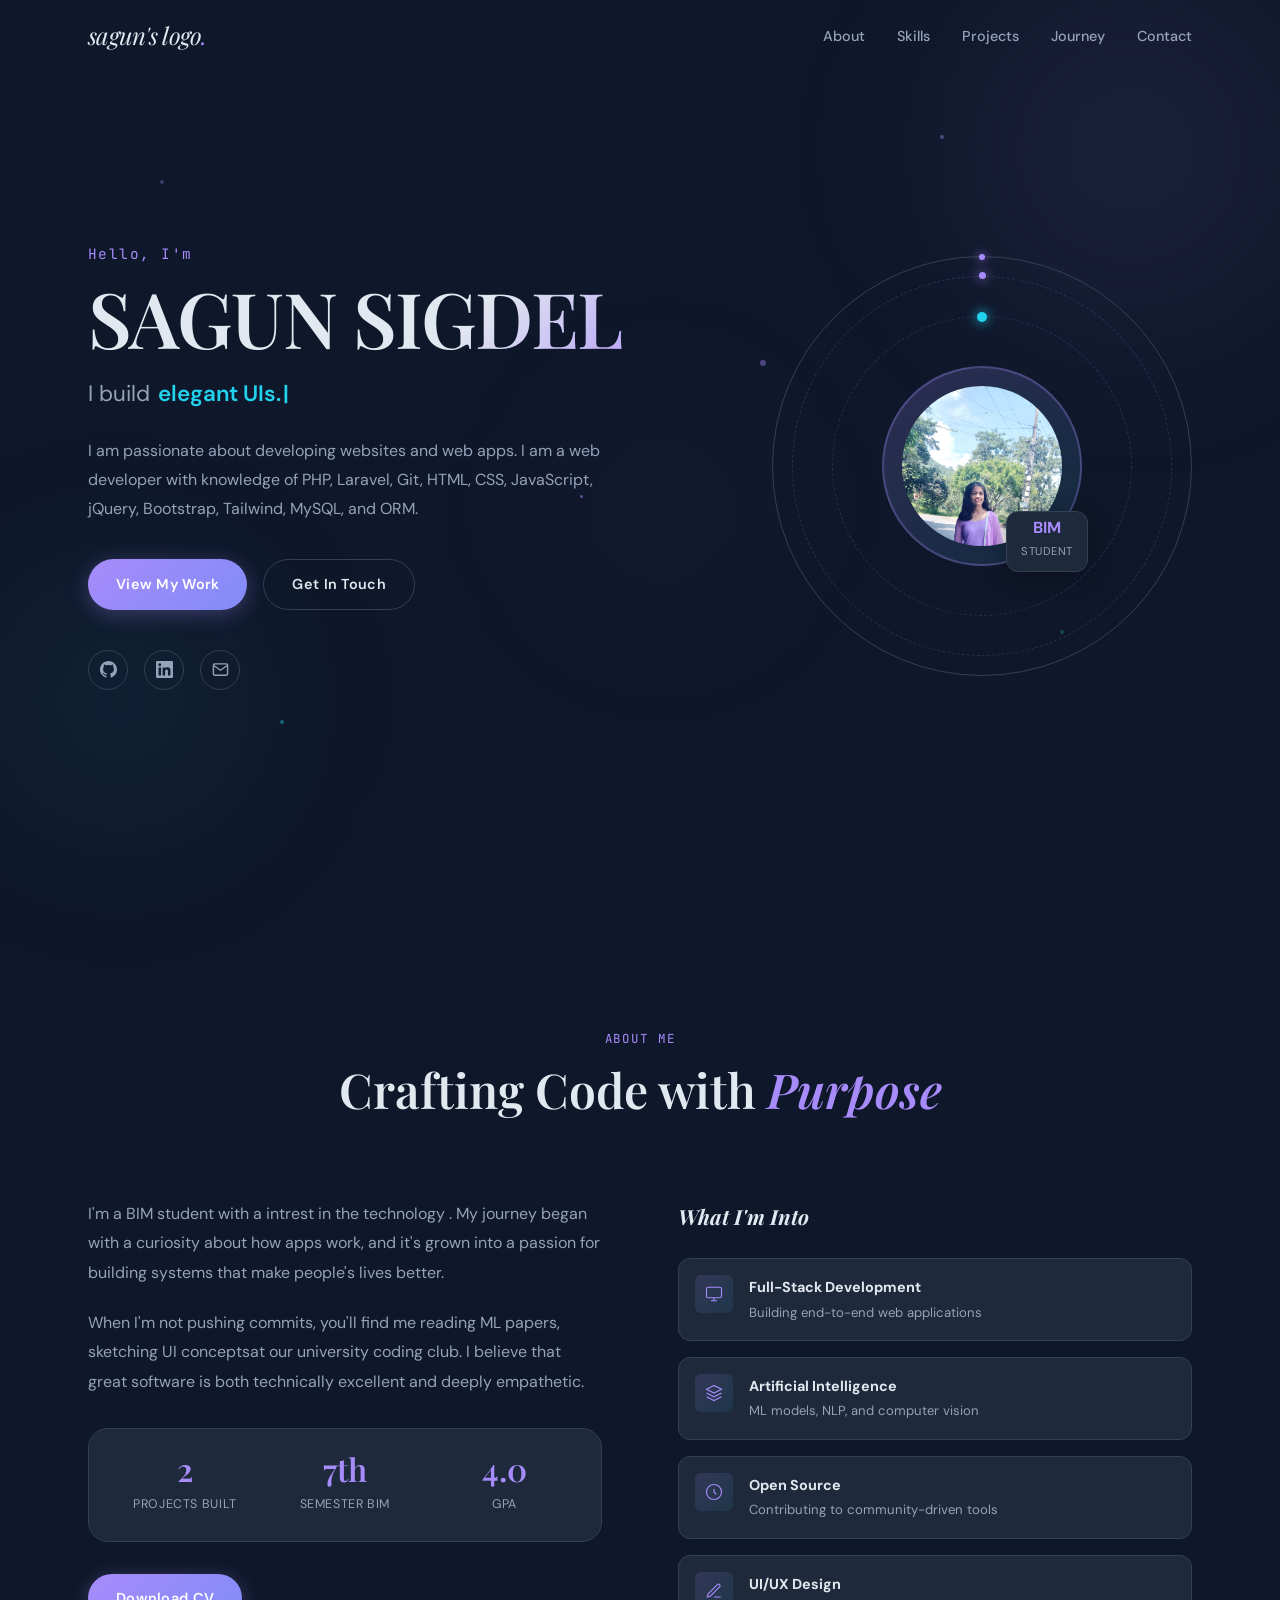
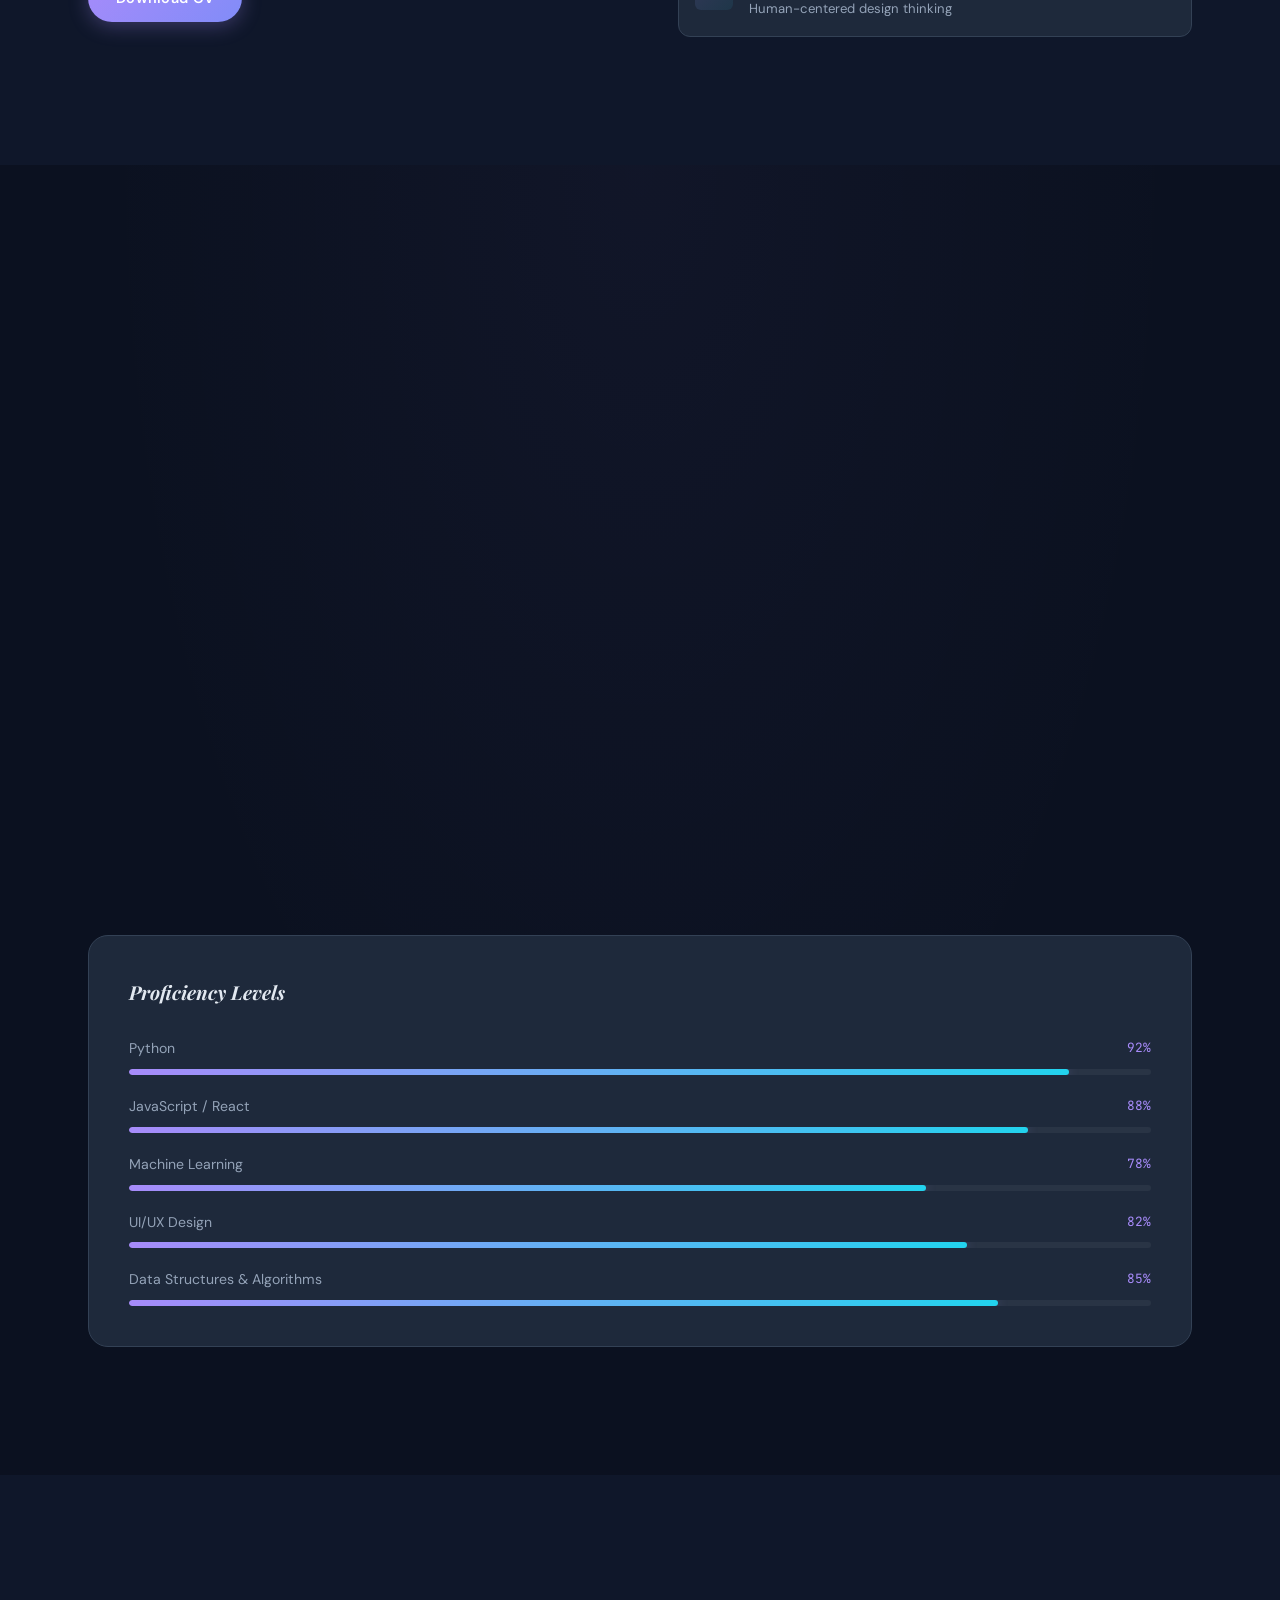
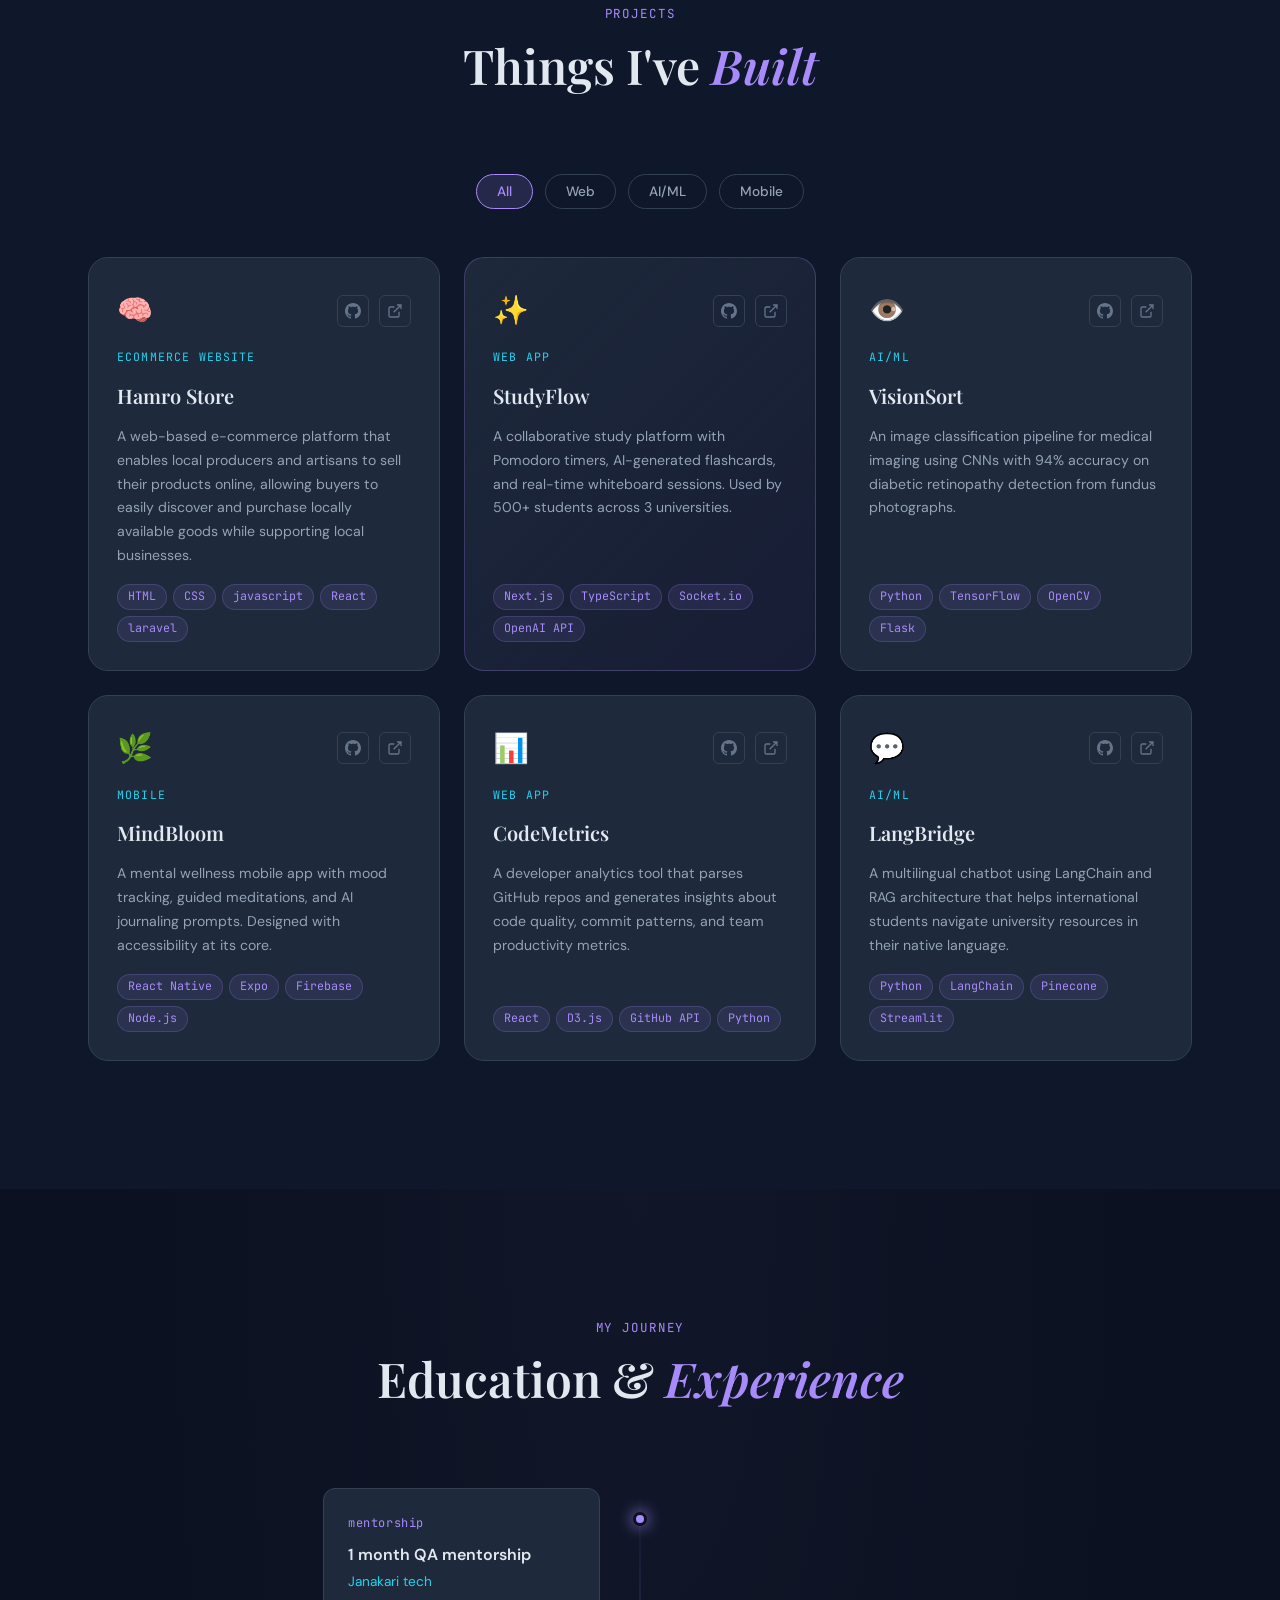
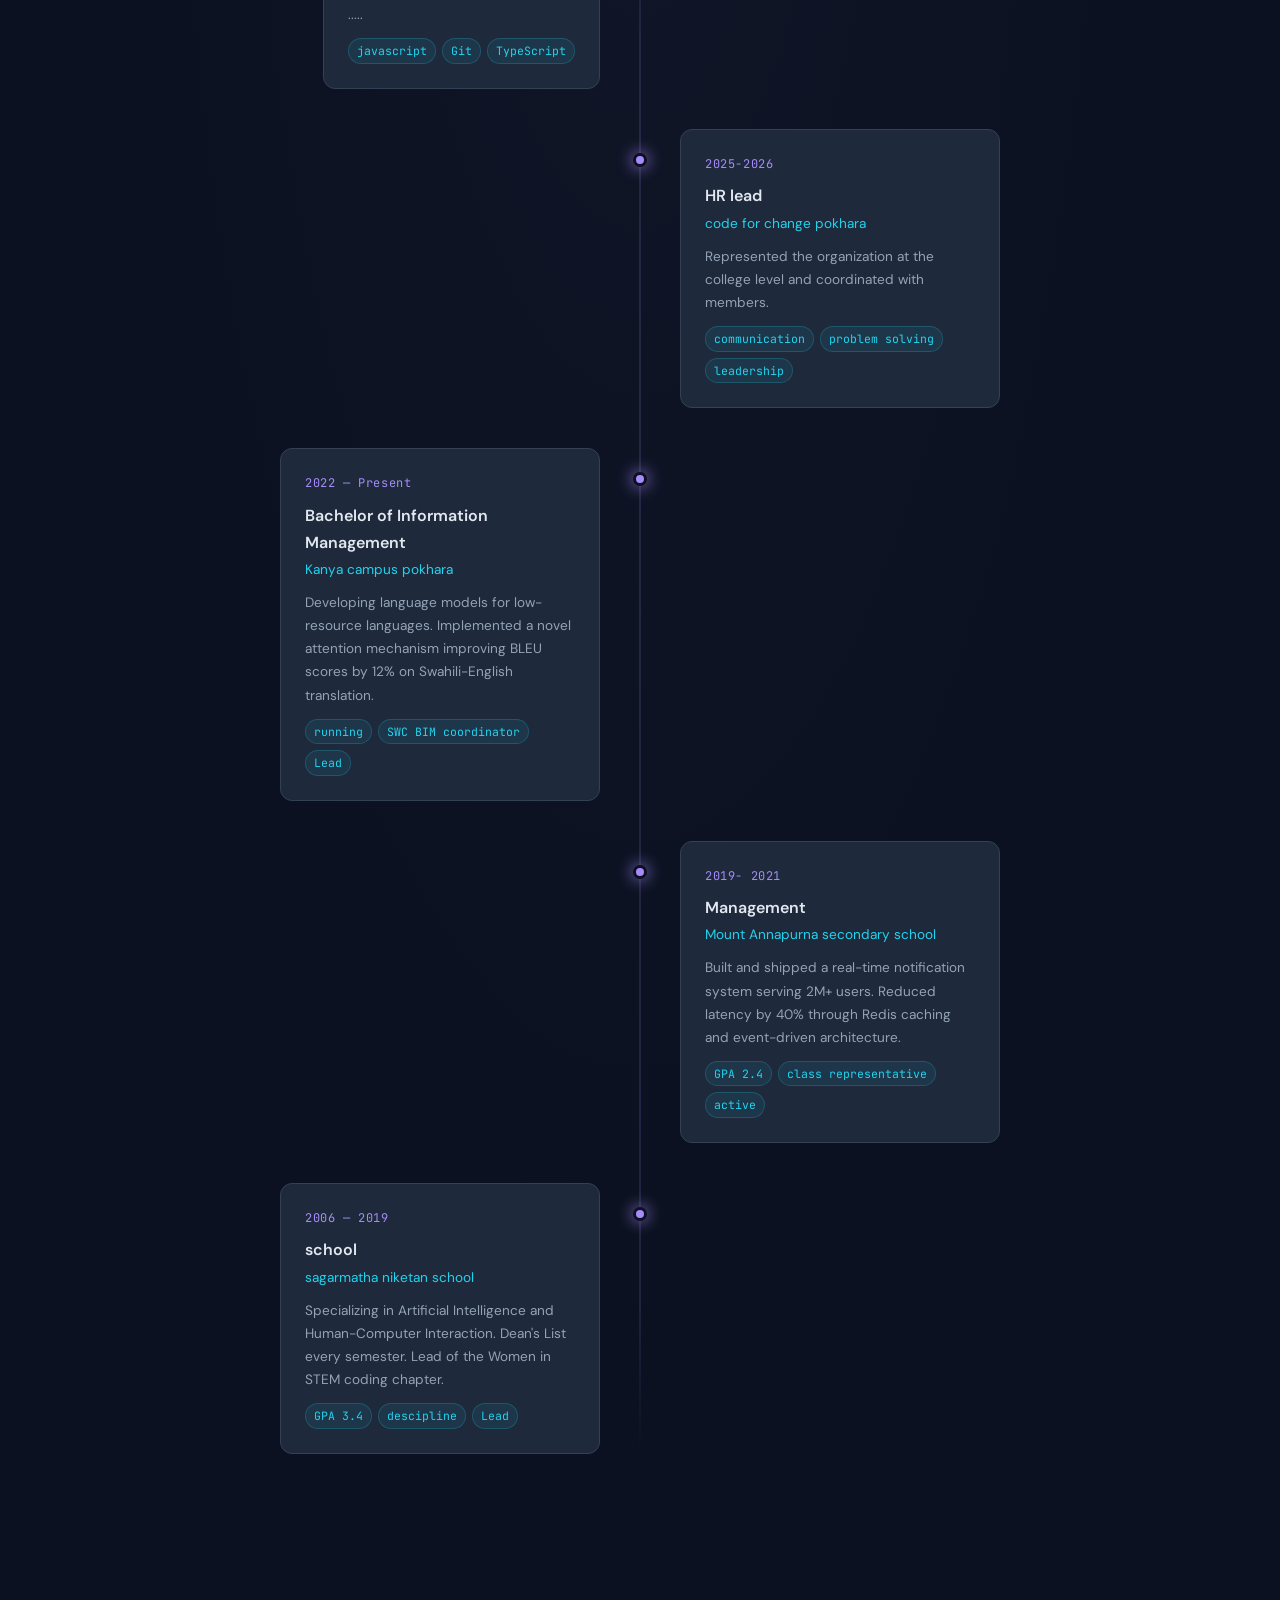
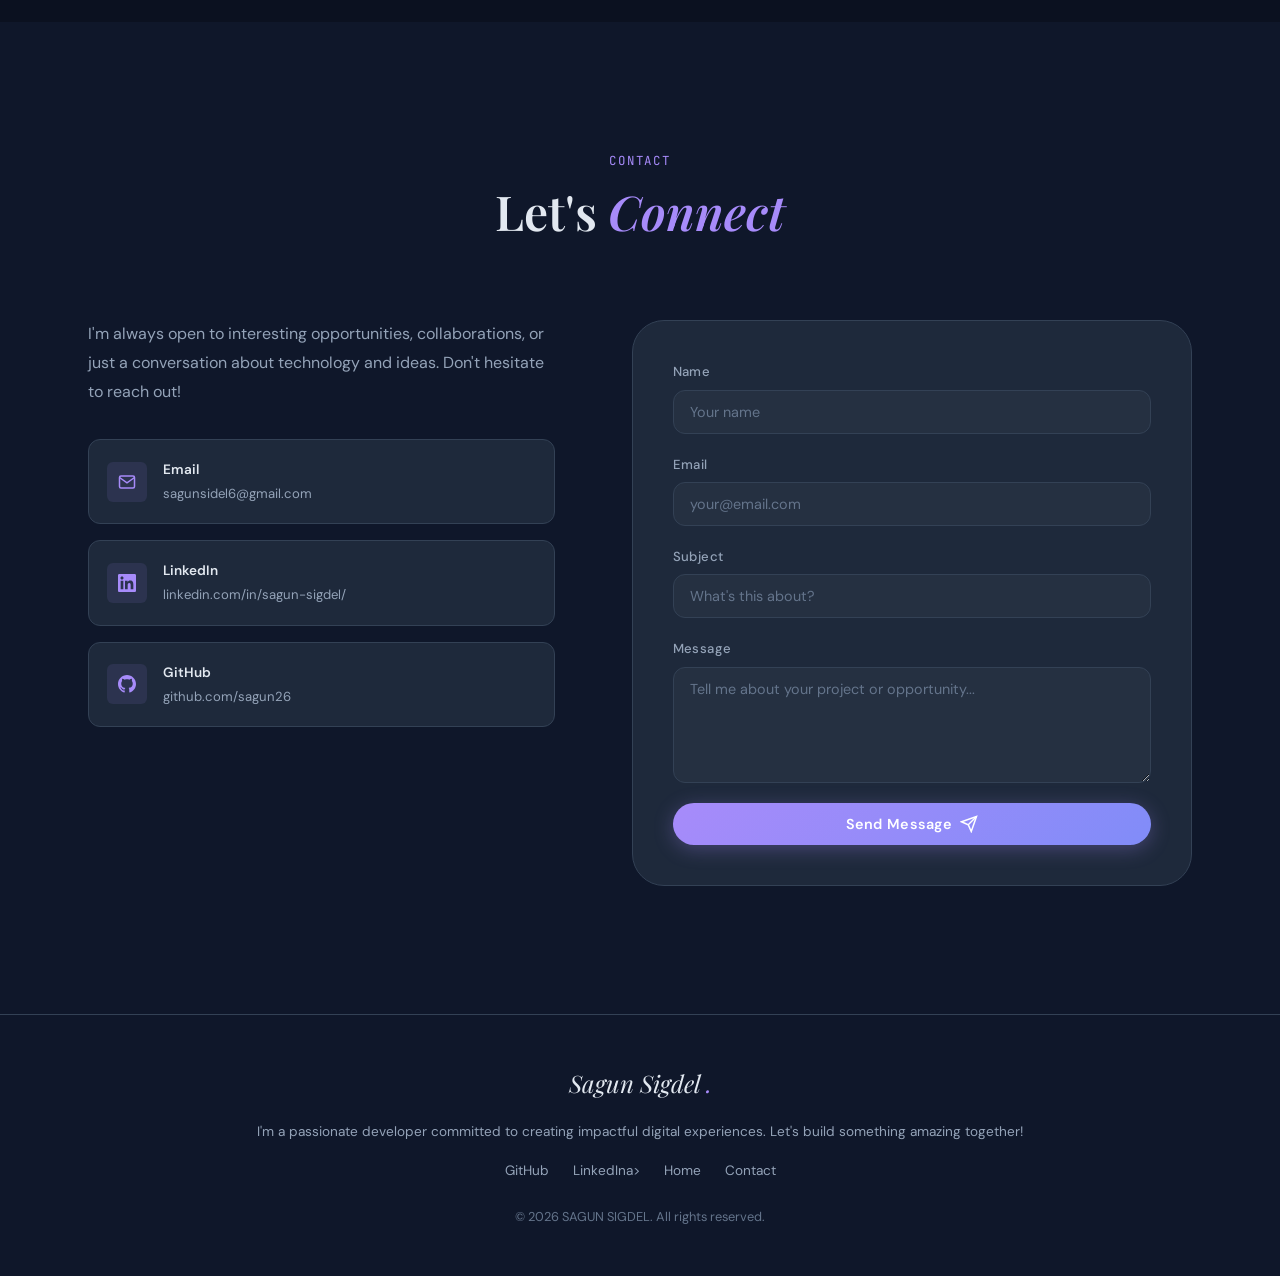
==== commit 7716584c: "new" ====
--- a/index.html
+++ b/index.html
@@ -1,12 +1,14 @@
 <!DOCTYPE html>
 <html lang="en">
-  <head>
-    <meta charset="utf-8" />
-    <meta content="width=device-width, initial-scale=1.0" name="viewport" />
-    <title>Sagun Sigdel - Web Developer Portfolio</title>
-
-
-    <!-- Meta Description -->
+<head>
+  <meta charset="UTF-8" />
+  <meta name="viewport" content="width=device-width, initial-scale=1.0" />
+  <title>SAGUN SIGDEL — Portfolio</title>
+  <link rel="preconnect" href="https://fonts.googleapis.com" />
+  <link rel="preconnect" href="https://fonts.gstatic.com" crossorigin />
+  <link href="https://fonts.googleapis.com/css2?family=Playfair+Display:ital,wght@0,400;0,600;1,400&family=DM+Sans:wght@300;400;500;600&family=JetBrains+Mono:wght@400;500&display=swap" rel="stylesheet" />
+  <link rel="stylesheet" href="style.css" />
+   <!-- Meta Description -->
     <meta
       name="description"
       content="Portfolio of Sagun Sigdel, a  web developer specializing in PHP, Laravel, and modern web technologies."
@@ -17,20 +19,10 @@
       name="keywords"
       content="Sagun Sigdel, full stack developer, web developer, Python developer, portfolio, freelancer, Nepal"
     />
-
-    <!-- Favicons -->
-    <link href="assets/img/favicon-32x32.png" rel="icon" />
-    <link href="assets/img/apple-touch-icon.png" rel="apple-touch-icon" />
-
-    <!-- Fonts -->
-    <link href="https://fonts.googleapis.com" rel="preconnect" />
-    <link href="https://fonts.gstatic.com" rel="preconnect" crossorigin />
-    <link
-      href="https://fonts.googleapis.com/css2?family=Roboto:ital,wght@0,100;0,300;0,400;0,500;0,700;0,900;1,100;1,300;1,400;1,500;1,700;1,900&family=Poppins:ital,wght@0,100;0,200;0,300;0,400;0,500;0,600;0,700;0,800;0,900;1,100;1,200;1,300;1,400;1,500;1,600;1,700;1,800;1,900&family=Raleway:ital,wght@0,100;0,200;0,300;0,400;0,500;0,600;0,700;0,800;0,900;1,100;1,200;1,300;1,400;1,500;1,600;1,700;1,800;1,900&display=swap"
-      rel="stylesheet"
-    />
-   <!-- Canonical Link  -->
+<!-- Canonical Link  -->
       <link rel="canonical" href="https://sagunsigdel.com.np/">
+<!-- meta robots-->
+      <meta name="robots" content="index, follow">
 
 
     <!-- Structured Data -->
@@ -39,9 +31,9 @@
         "@context": "https://schema.org",
         "@type": "Person",
         "name": "Sagun Sigdel",
-        "alternateName": "Sagun Sigdel",
+        "alternateName": "Sagunaa",
         "url": "https://sagunsigdel.com.np",
-        "image": "https://sagunsigdel.com.np/assets/img/profile.jpg",
+        "image": "https://sagunsigdel.com.np/sagunaa.jpg",
         "description": "Sagun Sigdel is a Web Developer skilled in HTML, CSS, JS, React, Python, Django, Tailwind, Bootstrap, MySQL, PostgreSQL.",
         "sameAs": [
           "https://github.com/sagun26",
@@ -56,523 +48,528 @@
       }
     </script>
 
-    <!-- Vendor CSS Files -->
-    <link
-      href="assets/vendor/bootstrap/css/bootstrap.min.css"
-      rel="stylesheet"
-    />
-    <link
-      href="assets/vendor/bootstrap-icons/bootstrap-icons.css"
-      rel="stylesheet"
-    />
-    <link href="assets/vendor/aos/aos.css" rel="stylesheet" />
-    <link
-      href="assets/vendor/glightbox/css/glightbox.min.css"
-      rel="stylesheet"
-    />
-    <link href="assets/vendor/swiper/swiper-bundle.min.css" rel="stylesheet" />
-
-    <!-- Main CSS File -->
-    <link href="assets/css/main.css" rel="stylesheet" />
-
-    <!-- JQuery Link -->
-    <script src="https://ajax.googleapis.com/ajax/libs/jquery/3.7.1/jquery.min.js"></script>
-  </head>
-
-  <body class="index-page">
-    <header
-      id="header"
-      class="header d-flex flex-column justify-content-center"
-    >
-      <i class="header-toggle d-xl-none bi bi-list"></i>
-
-      <nav id="navmenu" class="navmenu">
-        <ul>
-          <li>
-            <a href="#hero" class="active">
-              <i class="bi bi-house-door navicon"></i>
-              <span>Home</span>
-            </a>
-          </li>
-          <li>
-            <a href="#about">
-              <i class="bi bi-person navicon"></i>
-              <span>About</span>
-            </a>
-          </li>
-          <li>
-            <a href="#skills">
-              <i class="bi bi-bar-chart-line-fill navicon"></i>
-              <span>Skills</span>
-            </a>
-          </li>
-          <li>
-            <a href="#resume">
-              <i class="bi bi-file-earmark-text navicon"></i>
-              <span>Resume</span>
-            </a>
-          </li>
-          <li>
-            <a href="#project">
-              <i class="bi bi-images navicon"></i>
-              <span>Projects</span>
-            </a>
-          </li>
-          <li>
-            <a href="#contact">
-              <i class="bi bi-envelope navicon"></i>
-              <span>Contact</span>
-            </a>
-          </li>
-        </ul>
-      </nav>
-    </header>
-
-    <main class="main">
-      <!-- Hero Section -->
-      <section id="hero" class="hero section light-background">
-        <img src="assets/img/portfolio_background.jpg" alt="" />
-
-        <div class="container" data-aos="zoom-out">
-          <div class="row justify-content-center">
-            <div class="col-lg-9">
-              <h2><strong>Sagun Sigdel</strong></h2>
-              <p>
-                I'm
-                <span
-                  class="typed"
-                  data-typed-items="Learner, Student, Developer, Freelancer"
-                  >Learner</span
-                ><span
-                  class="typed-cursor typed-cursor--blink"
-                  aria-hidden="true"
-                ></span>
-              </p>
-              <div class="social-links">
-                <a href="https://github.com/sagun26" target="_blank"
-                  ><i class="bi bi-github"></i
-                ></a>
-                <a
-                  href="https://www.linkedin.com/in/sagun-sigdel/"
-                  target="_blank"
-                  ><i class="bi bi-linkedin"></i
-                ></a>
-                <a href="https://sagunsigdel.com.np" target="_blank"
-                  ><i class="bi bi-globe"></i
-                ></a>
-              </div>
-            </div>
-          </div>
-        </div>
-      </section>
-      <!-- /Hero Section -->
-
-      <!-- About Section -->
-      <section id="about" class="about section">
-        <!-- Section Title -->
-        <div class="container section-title" data-aos="fade-up">
-          <h2>About</h2>
-        </div>
-        <!-- End Section Title -->
-
-        <div class="container" data-aos="fade-up" data-aos-delay="100">
-          <div class="row gy-4 justify-content-center">
-            <div class="col-lg-4">
-              <img
-                src="assets/img/profile.png"
-                class="img-fluid"
-                alt="profile"
-              />
-            </div>
-            <div class="col-lg-8 content">
-              <h2>Web Developer.</h2>
-              <p class="fst-italic py-3">
-                I am passionate about developing websites and web apps. I am a
+</head>
+<body>
+
+  <!-- Preloader -->
+  <div id="preloader">
+    <div class="preloader-inner">
+      <div class="preloader-ring"></div>
+      <span class="preloader-text">ac</span>
+    </div>
+  </div>
+
+  <!-- Scroll to Top -->
+  <button id="scroll-top" aria-label="Scroll to top">
+    <svg viewBox="0 0 24 24" fill="none" stroke="currentColor" stroke-width="2"><polyline points="18 15 12 9 6 15"/></svg>
+  </button>
+
+  <!-- ═══════════ NAVBAR ═══════════ -->
+  <nav id="navbar">
+    <div class="nav-container">
+      <a href="#hero" class="nav-logo">sagun's logo<span>.</span></a>
+      <ul class="nav-links" id="nav-links">
+        <li><a href="#about" class="nav-link">About</a></li>
+        <li><a href="#skills" class="nav-link">Skills</a></li>
+        <li><a href="#projects" class="nav-link">Projects</a></li>
+        <li><a href="#timeline" class="nav-link">Journey</a></li>
+        <li><a href="#contact" class="nav-link">Contact</a></li>
+      </ul>
+      <button class="hamburger" id="hamburger" aria-label="Toggle menu">
+        <span></span><span></span><span></span>
+      </button>
+    </div>
+  </nav>
+
+  <main>
+
+    <!-- ═══════════ HERO ═══════════ -->
+    <section id="hero">
+      <div class="hero-bg-orb orb-1"></div>
+      <div class="hero-bg-orb orb-2"></div>
+      <div class="hero-bg-orb orb-3"></div>
+      <div class="floating-dots">
+        <span></span><span></span><span></span>
+        <span></span><span></span><span></span>
+      </div>
+      <div class="hero-content">
+        <p class="hero-greeting hero-animate" style="--delay:.1s">Hello, I'm</p>
+        <h1 class="hero-name hero-animate" style="--delay:.25s">SAGUN SIGDEL</h1>
+        <div class="hero-role hero-animate" style="--delay:.45s">
+          <span class="role-prefix">I build </span>
+          <span class="typing-wrapper">
+            <span id="typed-text"></span><span class="cursor">|</span>
+          </span>
+        </div>
+        <p class="hero-bio hero-animate" style="--delay:.6s">
+         I am passionate about developing websites and web apps. I am a
                web developer with knowledge of PHP,
                 Laravel, Git, HTML, CSS, JavaScript, jQuery, Bootstrap,
                 Tailwind, MySQL, and ORM.
-              </p>
-              <div class="row">
-                <div class="col-lg-6">
-                  <ul>
-                    <li>
-                      <i class="bi bi-chevron-right"></i>
-                      <strong>Birthday:</strong> <span>2004</span>
-                    </li>
-                    <li>
-                      <i class="bi bi-chevron-right"></i>
-                      <strong>Website:</strong>
-                      <span>sagunsigdel.com.np</span>
-                    </li>
-                    <li>
-                      <i class="bi bi-chevron-right"></i>
-                      <strong>Phone:</strong> <span>+977 98******41</span>
-                    </li>
-                    <li>
-                      <i class="bi bi-chevron-right"></i>
-                      <strong>City:</strong> <span>Gandaki, Nepal</span>
-                    </li>
-                  </ul>
-                </div>
-                <div class="col-lg-6">
-                  <ul>
-                    <li>
-                      <i class="bi bi-chevron-right"></i> <strong>Age:</strong>
-                      <span>23</span>
-                    </li>
-                    <li>
-                      <i class="bi bi-chevron-right"></i>
-                      <strong>Degree:</strong> <span>Bachelor Degree</span>
-                    </li>
-                    <li>
-                      <i class="bi bi-chevron-right"></i>
-                      <strong>Email:</strong>
-                      <span>sag*****del6@gmail.com</span>
-                    </li>
-                    <li>
-                      <i class="bi bi-chevron-right"></i>
-                      <strong>Freelance:</strong> <span>Available</span>
-                    </li>
-                  </ul>
-                </div>
-              </div>
-            </div>
-          </div>
-        </div>
-      </section>
-      <!-- /About Section -->
-
-      <!-- Stats Section -->
-      <section id="stats" class="stats section">
-        <!-- Section Title -->
-        <div class="container section-title" data-aos="fade-up">
-          <h2>Stats</h2>
-        </div>
-        <!-- End Section Title -->
-
-        <div class="container" data-aos="fade-up" data-aos-delay="100">
-          <div class="row gy-3 justify-content-center">
-            <div
-              class="col-lg-3 col-md-6 d-flex flex-column align-items-center"
-            >
-              <i class="bi bi-emoji-smile"></i>
-              <div class="stats-item">
-                <span
-                  data-purecounter-start="0"
-                  data-purecounter-end="20"
-                  data-purecounter-duration="1"
-                  class="purecounter"
-                ></span>
-                <p>Happy Clients</p>
-              </div>
-            </div>
-            <!-- End Stats Item -->
-
-            <div
-              class="col-lg-3 col-md-6 d-flex flex-column align-items-center"
-            >
-              <i class="bi bi-journal-richtext"></i>
-              <div class="stats-item">
-                <span
-                  data-purecounter-start="0"
-                  data-purecounter-end="30"
-                  data-purecounter-duration="1"
-                  class="purecounter"
-                ></span>
-                <p>Projects</p>
-              </div>
-            </div>
-            <!-- End Stats Item -->
-
-            <div
-              class="col-lg-3 col-md-6 d-flex flex-column align-items-center"
-            >
-              <i class="bi bi-people"></i>
-              <div class="stats-item">
-                <span
-                  data-purecounter-start="0"
-                  data-purecounter-end="30"
-                  data-purecounter-duration="1"
-                  class="purecounter"
-                ></span>
-                <p>Students Mentored</p>
-              </div>
-            </div>
-            <!-- End Stats Item -->
-          </div>
-        </div>
-      </section>
-      <!-- /Stats Section -->
-
-      <!-- Skills Section -->
-      <section id="skills" class="skills section">
-        <!-- Section Title -->
-        <div class="container section-title" data-aos="fade-up">
-          <h2>Skills</h2>
-          <!-- <p>Necessitatibus eius consequatur ex aliquid fuga eum quidem sint consectetur velit</p> -->
-        </div>
-        <!-- End Section Title -->
-
-        <div class="container" data-aos="fade-up" data-aos-delay="100">
-          <div class="row skills-content skills-animation" id="skills-list">
-            <!-- Skills will be dynamically loaded here -->
-          </div>
-        </div>
-      </section>
-      <!-- /Skills Section -->
-
-      <!-- Resume Section -->
-      <section id="resume" class="resume section">
-        <div class="container section-title" data-aos="fade-up">
-          <h2>Resume</h2>
-        </div>
-
-        <div class="container">
-          <div class="row">
-            <!-- Left Column: Summary + Education -->
-            <div class="col-lg-6" data-aos="fade-up" data-aos-delay="100">
-              <h3 class="resume-title">Summary</h3>
-              <div class="resume-item pb-0">
-                <h4>Sagun Sigdel</h4>
-                <p>
-                  <em
-                    >I am passionate about developing websites and web apps. I
-                    am web developer with knowledge of
-                    PHP, Laravel, Git, HTML, CSS, JavaScript, jQuery, Bootstrap,
-                    Tailwind, MySQL, and ORM.</em
-                  >
-                </p>
-                <ul>
-                  <li>Gandaki, Nepal</li>
-                  <li>98******41</li>
-                  <li>sag*****del6@gmail.com</li>
-                </ul>
-              </div>
-
-              <h3 class="resume-title">Education</h3>
-              <div id="education"></div>
-            </div>
-
-            <!-- Right Column: Timeline -->
-            <div class="col-lg-6" data-aos="fade-up" data-aos-delay="200">
-              <h3 class="resume-title">Work Experience</h3>
-              <div id="work-experience"></div>
-            </div>
-
-            <div class="col-lg-12" data-aos="fade-up" data-aos-delay="200">
-              <h3 class="resume-title mt-5">Community Experience</h3>
-              <div id="community-experience"></div>
-            </div>
-          </div>
-        </div>
-      </section>
-
-      <!-- /Resume Section -->
-
-      <!-- Projects Section -->
-      <section id="project" class="projects section">
-        <!-- Section Title -->
-        <div class="container section-title" data-aos="fade-up">
-          <h2 class="">Projects</h2>
-          <p>
-            A collection of my work across different industries and
-            technologies.
-          </p>
-        </div>
-        <!-- End Section Title -->
-
-        <div class="container">
-          <div
-            class="isotope-layout"
-            data-default-filter="*"
-            data-layout="masonry"
-            data-sort="original-order"
-          >
-            <ul
-              class="portfolio-filters isotope-filters"
-              id="countryFilters"
-              data-aos="fade-up"
-              data-aos-delay="100"
-            >
-              <li data-filter="*" class="filter-active">All</li>
-              <!-- Filter buttons will be dynamically loaded here -->
-            </ul>
-            <!-- End Portfolio Filters -->
-
-            <div
-              class="row gy-4 isotope-container"
-              id="projectContainer"
-              data-aos="fade-up"
-              data-aos-delay="200"
-            >
-              <!-- Project items will be dynamically loaded here -->
-            </div>
-            <!-- End Portfolio Container -->
-          </div>
-        </div>
-      </section>
-      <!-- /Projects Section -->
-
-      <!-- Contact Section -->
-      <section id="contact" class="contact section">
-        <!-- Section Title -->
-        <div class="container section-title" data-aos="fade-up">
-          <h2>Contact</h2>
-          <p>
-            If you have any questions, want to collaborate, or simply want to
-            say hello, feel free to get in touch. I'd love to hear from you!
-          </p>
-        </div>
-        <!-- End Section Title -->
-
-        <div class="container" data-aos="fade" data-aos-delay="100">
-          <div class="row gy-4">
-            <div class="col-lg-4">
-              <div
-                class="info-item d-flex"
-                data-aos="fade-up"
-                data-aos-delay="200"
-              >
-                <i class="bi bi-geo-alt flex-shrink-0"></i>
+               </p>
+        <div class="hero-cta hero-animate" style="--delay:.8s">
+          <a href="#projects" class="btn btn-primary">View My Work</a>
+          <a href="#contact" class="btn btn-ghost">Get In Touch</a>
+        </div>
+        <div class="hero-social hero-animate" style="--delay:1s">
+          <a href="https://github.com/sagun26" class="social-link" aria-label="GitHub">
+            <svg viewBox="0 0 24 24" fill="currentColor"><path d="M12 0c-6.626 0-12 5.373-12 12 0 5.302 3.438 9.8 8.207 11.387.599.111.793-.261.793-.577v-2.234c-3.338.726-4.033-1.416-4.033-1.416-.546-1.387-1.333-1.756-1.333-1.756-1.089-.745.083-.729.083-.729 1.205.084 1.839 1.237 1.839 1.237 1.07 1.834 2.807 1.304 3.492.997.107-.775.418-1.305.762-1.604-2.665-.305-5.467-1.334-5.467-5.931 0-1.311.469-2.381 1.236-3.221-.124-.303-.535-1.524.117-3.176 0 0 1.008-.322 3.301 1.23.957-.266 1.983-.399 3.003-.404 1.02.005 2.047.138 3.006.404 2.291-1.552 3.297-1.23 3.297-1.23.653 1.653.242 2.874.118 3.176.77.84 1.235 1.911 1.235 3.221 0 4.609-2.807 5.624-5.479 5.921.43.372.823 1.102.823 2.222v3.293c0 .319.192.694.801.576 4.765-1.589 8.199-6.086 8.199-11.386 0-6.627-5.373-12-12-12z"/></svg>
+          </a>
+          <a href="https://www.linkedin.com/in/sagun-sigdel/" class="social-link" aria-label="LinkedIn">
+            <svg viewBox="0 0 24 24" fill="currentColor"><path d="M20.447 20.452h-3.554v-5.569c0-1.328-.027-3.037-1.852-3.037-1.853 0-2.136 1.445-2.136 2.939v5.667H9.351V9h3.414v1.561h.046c.477-.9 1.637-1.85 3.37-1.85 3.601 0 4.267 2.37 4.267 5.455v6.286zM5.337 7.433c-1.144 0-2.063-.926-2.063-2.065 0-1.138.92-2.063 2.063-2.063 1.14 0 2.064.925 2.064 2.063 0 1.139-.925 2.065-2.064 2.065zm1.782 13.019H3.555V9h3.564v11.452zM22.225 0H1.771C.792 0 0 .774 0 1.729v20.542C0 23.227.792 24 1.771 24h20.451C23.2 24 24 23.227 24 22.271V1.729C24 .774 23.2 0 22.222 0h.003z"/></svg>
+          </a>
+          
+          <a href="#" class="social-link" aria-label="Email">
+            <svg viewBox="0 0 24 24" fill="none" stroke="currentColor" stroke-width="2"><path d="M4 4h16c1.1 0 2 .9 2 2v12c0 1.1-.9 2-2 2H4c-1.1 0-2-.9-2-2V6c0-1.1.9-2 2-2z"/><polyline points="22,6 12,13 2,6"/></svg>
+          </a>
+        </div>
+      </div>
+      <div class="hero-visual hero-animate" style="--delay:.5s">
+        <div class="avatar-ring"></div>
+        <div class="avatar-container">
+          <div class="avatar-placeholder">
+            <img src="sagunaa.jpg" alt="sagun_profile">
+            <svg viewBox="0 0 120 120" fill="none" xmlns="http://www.w3.org/2000/svg">
+              <circle cx="60" cy="45" r="22" fill="#A78BFA" opacity=".3"/>
+              <path d="M20 105c0-22.091 17.909-40 40-40s40 17.909 40 40" fill="#A78BFA" opacity=".2"/>
+              <circle cx="60" cy="45" r="18" fill="#A78BFA" opacity=".5"/>
+              <circle cx="60" cy="43" r="10" fill="#C4B5FD"/>
+            </svg>
+          </div>
+          <div class="avatar-badge">
+            <span>BIM</span>
+            <small>Student</small>
+          </div>
+        </div>
+        <div class="orbit orbit-1"><div class="orbit-dot"></div></div>
+        <div class="orbit orbit-2"><div class="orbit-dot"></div></div>
+      </div>
+    </section>
+
+    <!-- ═══════════ ABOUT ═══════════ -->
+    <section id="about" class="section">
+      <div class="container">
+        <div class="section-header scroll-reveal">
+          <span class="section-label">About Me</span>
+          <h2 class="section-title">Crafting Code with <em>Purpose</em></h2>
+        </div>
+        <div class="about-grid">
+          <div class="about-text scroll-reveal slide-left">
+            <p>I'm a  BIM student with a intrest in the technology . My journey began with a curiosity about how apps work, and it's grown into a passion for building systems that make people's lives better.</p>
+            <p>When I'm not pushing commits, you'll find me reading ML papers, sketching UI conceptsat our university coding club. I believe that great software is both technically excellent and deeply empathetic.</p>
+            <div class="about-stats">
+              <div class="stat">
+                <span class="stat-number">2</span>
+                <span class="stat-label">Projects Built</span>
+              </div>
+              <div class="stat">
+                <span class="stat-number">7th</span>
+                <span class="stat-label"> semester BIM</span>
+              </div>
+              <div class="stat">
+                <span class="stat-number">4.0</span>
+                <span class="stat-label">GPA</span>
+              </div>
+            </div>
+            <a href="#" class="btn btn-primary">Download CV</a>
+          </div>
+          <div class="about-interests scroll-reveal slide-right">
+            <h3>What I'm Into</h3>
+            <div class="interest-list">
+              <div class="interest-item">
+                <div class="interest-icon">
+                  <svg viewBox="0 0 24 24" fill="none" stroke="currentColor" stroke-width="1.5"><rect x="2" y="3" width="20" height="14" rx="2"/><path d="M8 21h8M12 17v4"/></svg>
+                </div>
                 <div>
-                  <h3>Address</h3>
-                  <p>Gandaki, Nepal</p>
-                </div>
-              </div>
-              <!-- End Info Item -->
-
-              <div
-                class="info-item d-flex"
-                data-aos="fade-up"
-                data-aos-delay="400"
-              >
-                <i class="bi bi-envelope flex-shrink-0"></i>
+                  <strong>Full-Stack Development</strong>
+                  <p>Building end-to-end web applications</p>
+                </div>
+              </div>
+              <div class="interest-item">
+                <div class="interest-icon">
+                  <svg viewBox="0 0 24 24" fill="none" stroke="currentColor" stroke-width="1.5"><path d="M12 2L2 7l10 5 10-5-10-5zM2 17l10 5 10-5M2 12l10 5 10-5"/></svg>
+                </div>
                 <div>
-                  <h3>Email Us</h3>
-                  <p>sag*****del6@gmail.com</p>
-                </div>
-              </div>
-              <!-- End Info Item -->
-            </div>
-
-            <div class="col-lg-8">
-              <form
-                onsubmit="sendEmail(event)"
-                class="php-email-form"
-                data-aos="fade-up"
-                data-aos-delay="200"
-              >
-                <div class="row gy-4">
-                  <div class="col-md-6">
-                    <input
-                      type="text"
-                      name="name"
-                      class="form-control"
-                      id="name"
-                      placeholder="Your Name"
-                      required=""
-                    />
-                  </div>
-
-                  <div class="col-md-6">
-                    <input
-                      type="email"
-                      class="form-control"
-                      name="email"
-                      id="email"
-                      placeholder="Your Email"
-                      required=""
-                    />
-                  </div>
-
-                  <div class="col-md-12">
-                    <input
-                      type="text"
-                      class="form-control"
-                      name="subject"
-                      id="subject"
-                      placeholder="Subject"
-                      required=""
-                    />
-                  </div>
-
-                  <div class="col-md-12">
-                    <textarea
-                      class="form-control"
-                      name="message"
-                      rows="6"
-                      id="message"
-                      placeholder="Message"
-                      required=""
-                    ></textarea>
-                  </div>
-
-                  <div class="col-md-12 text-center">
-                    <div class="loading">Loading</div>
-                    <div class="error-message"></div>
-                    <div class="sent-message">
-                      Your message has been sent. Thank you!
-                    </div>
-
-                    <button type="submit">Send Message</button>
-                  </div>
-                </div>
-              </form>
-            </div>
-            <!-- End Contact Form -->
-          </div>
-        </div>
-      </section>
-      <!-- /Contact Section -->
-    </main>
-
-    <footer id="footer" class="footer position-relative light-background">
+                  <strong>Artificial Intelligence</strong>
+                  <p>ML models, NLP, and computer vision</p>
+                </div>
+              </div>
+              <div class="interest-item">
+                <div class="interest-icon">
+                  <svg viewBox="0 0 24 24" fill="none" stroke="currentColor" stroke-width="1.5"><circle cx="12" cy="12" r="10"/><path d="M12 8v4l3 3"/></svg>
+                </div>
+                <div>
+                  <strong>Open Source</strong>
+                  <p>Contributing to community-driven tools</p>
+                </div>
+              </div>
+              <div class="interest-item">
+                <div class="interest-icon">
+                  <svg viewBox="0 0 24 24" fill="none" stroke="currentColor" stroke-width="1.5"><path d="M12 20h9M16.5 3.5a2.121 2.121 0 013 3L7 19l-4 1 1-4L16.5 3.5z"/></svg>
+                </div>
+                <div>
+                  <strong>UI/UX Design</strong>
+                  <p>Human-centered design thinking</p>
+                </div>
+              </div>
+            </div>
+          </div>
+        </div>
+      </div>
+    </section>
+
+    <!-- ═══════════ SKILLS ═══════════ -->
+    <section id="skills" class="section section-alt">
       <div class="container">
-        <h3 class="sitename">Sagun Sigdel</h3>
-        <p>
-          I'm a passionate developer committed to creating impactful digital
+        <div class="section-header scroll-reveal">
+          <span class="section-label">Skills</span>
+          <h2 class="section-title">Tools of My <em>Craft</em></h2>
+        </div>
+        <div class="skills-categories">
+          <div class="skills-group scroll-reveal" style="--stagger:0">
+            <h3 class="skills-group-title">
+              <span class="group-dot"></span>Frontend
+            </h3>
+            <div class="skill-pills">
+              <span class="pill">HTML5</span>
+              <span class="pill">CSS3</span>
+              <span class="pill pill-accent">JavaScript</span>
+              <span class="pill pill-accent">React</span>
+              <span class="pill">TypeScript</span>
+              <span class="pill">Next.js</span>
+              <span class="pill">Tailwind</span>
+              <span class="pill">Figma</span>
+            </div>
+          </div>
+          <div class="skills-group scroll-reveal" style="--stagger:1">
+            <h3 class="skills-group-title">
+              <span class="group-dot group-dot--cyan"></span>Backend
+            </h3>
+            <div class="skill-pills">
+              <span class="pill pill-cyan">Python</span>
+              <span class="pill">Node.js</span>
+              <span class="pill">Express</span>
+              <span class="pill pill-cyan">FastAPI</span>
+              <span class="pill">PostgreSQL</span>
+              <span class="pill">MongoDB</span>
+              <span class="pill">REST APIs</span>
+              <span class="pill">GraphQL</span>
+            </div>
+          </div>
+          <div class="skills-group scroll-reveal" style="--stagger:2">
+            <h3 class="skills-group-title">
+              <span class="group-dot group-dot--lavender"></span>AI & Data
+            </h3>
+            <div class="skill-pills">
+              <span class="pill">TensorFlow</span>
+              <span class="pill pill-accent">PyTorch</span>
+              <span class="pill">scikit-learn</span>
+              <span class="pill">Pandas</span>
+              <span class="pill">NumPy</span>
+              <span class="pill pill-accent">LangChain</span>
+              <span class="pill">Jupyter</span>
+            </div>
+          </div>
+          <div class="skills-group scroll-reveal" style="--stagger:3">
+            <h3 class="skills-group-title">
+              <span class="group-dot group-dot--cyan"></span>Tools & DevOps
+            </h3>
+            <div class="skill-pills">
+              <span class="pill">Git</span>
+              <span class="pill">Docker</span>
+              <span class="pill pill-cyan">GitHub Actions</span>
+              <span class="pill">AWS</span>
+              <span class="pill">Vercel</span>
+              <span class="pill">Linux</span>
+              <span class="pill">VS Code</span>
+            </div>
+          </div>
+        </div>
+
+        <div class="skill-bars scroll-reveal">
+          <h3 class="bars-title">Proficiency Levels</h3>
+          <div class="bar-list">
+            <div class="bar-item">
+              <div class="bar-label"><span>Python</span><span>92%</span></div>
+              <div class="bar-track"><div class="bar-fill" data-width="92"></div></div>
+            </div>
+            <div class="bar-item">
+              <div class="bar-label"><span>JavaScript / React</span><span>88%</span></div>
+              <div class="bar-track"><div class="bar-fill" data-width="88"></div></div>
+            </div>
+            <div class="bar-item">
+              <div class="bar-label"><span>Machine Learning</span><span>78%</span></div>
+              <div class="bar-track"><div class="bar-fill" data-width="78"></div></div>
+            </div>
+            <div class="bar-item">
+              <div class="bar-label"><span>UI/UX Design</span><span>82%</span></div>
+              <div class="bar-track"><div class="bar-fill" data-width="82"></div></div>
+            </div>
+            <div class="bar-item">
+              <div class="bar-label"><span>Data Structures & Algorithms</span><span>85%</span></div>
+              <div class="bar-track"><div class="bar-fill" data-width="85"></div></div>
+            </div>
+          </div>
+        </div>
+      </div>
+    </section>
+
+    <!-- ═══════════ PROJECTS ═══════════ -->
+    <section id="projects" class="section">
+      <div class="container">
+        <div class="section-header scroll-reveal">
+          <span class="section-label">Projects</span>
+          <h2 class="section-title">Things I've <em>Built</em></h2>
+        </div>
+        <div class="projects-filter scroll-reveal">
+          <button class="filter-btn active" data-filter="all">All</button>
+          <button class="filter-btn" data-filter="web">Web</button>
+          <button class="filter-btn" data-filter="ai">AI/ML</button>
+          <button class="filter-btn" data-filter="mobile">Mobile</button>
+        </div>
+        <div class="projects-grid">
+          <div class="project-card scroll-reveal card-stagger" data-category="ai" style="--stagger:0">
+            <div class="project-card-header">
+              <div class="project-icon">🧠</div>
+              <div class="project-links">
+                <a href="https://github.com/sagun26/local-product-store-frontend" class="project-link" aria-label="GitHub"><svg viewBox="0 0 24 24" fill="currentColor" width="16"><path d="M12 0c-6.626 0-12 5.373-12 12 0 5.302 3.438 9.8 8.207 11.387.599.111.793-.261.793-.577v-2.234c-3.338.726-4.033-1.416-4.033-1.416-.546-1.387-1.333-1.756-1.333-1.756-1.089-.745.083-.729.083-.729 1.205.084 1.839 1.237 1.839 1.237 1.07 1.834 2.807 1.304 3.492.997.107-.775.418-1.305.762-1.604-2.665-.305-5.467-1.334-5.467-5.931 0-1.311.469-2.381 1.236-3.221-.124-.303-.535-1.524.117-3.176 0 0 1.008-.322 3.301 1.23.957-.266 1.983-.399 3.003-.404 1.02.005 2.047.138 3.006.404 2.291-1.552 3.297-1.23 3.297-1.23.653 1.653.242 2.874.118 3.176.77.84 1.235 1.911 1.235 3.221 0 4.609-2.807 5.624-5.479 5.921.43.372.823 1.102.823 2.222v3.293c0 .319.192.694.801.576 4.765-1.589 8.199-6.086 8.199-11.386 0-6.627-5.373-12-12-12z"/></svg></a>
+                <a href="https://local-product-store-frontend.vercel.app/" class="project-link" aria-label="Live"><svg viewBox="0 0 24 24" fill="none" stroke="currentColor" stroke-width="2" width="16"><path d="M18 13v6a2 2 0 01-2 2H5a2 2 0 01-2-2V8a2 2 0 012-2h6M15 3h6v6M10 14L21 3"/></svg></a>
+              </div>
+            </div>
+            <div class="project-tag">Ecommerce website</div>
+            <h3>Hamro Store</h3>
+            <p>A web-based e-commerce platform that enables local producers and artisans to sell their products online, allowing buyers to easily discover and purchase locally available goods while supporting local businesses.</p>
+            <div class="project-tech">
+              <span>HTML</span><span>CSS</span><span>javascript</span><span>React</span> <span
+              >laravel</span>
+            </div>
+          </div>
+
+          <div class="project-card project-card--featured scroll-reveal card-stagger" data-category="web" style="--stagger:1">
+            <div class="project-card-header">
+              <div class="project-icon">✨</div>
+              <div class="project-links">
+                <a href="#" class="project-link" aria-label="GitHub"><svg viewBox="0 0 24 24" fill="currentColor" width="16"><path d="M12 0c-6.626 0-12 5.373-12 12 0 5.302 3.438 9.8 8.207 11.387.599.111.793-.261.793-.577v-2.234c-3.338.726-4.033-1.416-4.033-1.416-.546-1.387-1.333-1.756-1.333-1.756-1.089-.745.083-.729.083-.729 1.205.084 1.839 1.237 1.839 1.237 1.07 1.834 2.807 1.304 3.492.997.107-.775.418-1.305.762-1.604-2.665-.305-5.467-1.334-5.467-5.931 0-1.311.469-2.381 1.236-3.221-.124-.303-.535-1.524.117-3.176 0 0 1.008-.322 3.301 1.23.957-.266 1.983-.399 3.003-.404 1.02.005 2.047.138 3.006.404 2.291-1.552 3.297-1.23 3.297-1.23.653 1.653.242 2.874.118 3.176.77.84 1.235 1.911 1.235 3.221 0 4.609-2.807 5.624-5.479 5.921.43.372.823 1.102.823 2.222v3.293c0 .319.192.694.801.576 4.765-1.589 8.199-6.086 8.199-11.386 0-6.627-5.373-12-12-12z"/></svg></a>
+                <a href="#" class="project-link" aria-label="Live"><svg viewBox="0 0 24 24" fill="none" stroke="currentColor" stroke-width="2" width="16"><path d="M18 13v6a2 2 0 01-2 2H5a2 2 0 01-2-2V8a2 2 0 012-2h6M15 3h6v6M10 14L21 3"/></svg></a>
+              </div>
+            </div>
+            <div class="project-tag">Web App</div>
+            <h3>StudyFlow</h3>
+            <p>A collaborative study platform with Pomodoro timers, AI-generated flashcards, and real-time whiteboard sessions. Used by 500+ students across 3 universities.</p>
+            <div class="project-tech">
+              <span>Next.js</span><span>TypeScript</span><span>Socket.io</span><span>OpenAI API</span>
+            </div>
+          </div>
+
+          <div class="project-card scroll-reveal card-stagger" data-category="ai" style="--stagger:2">
+            <div class="project-card-header">
+              <div class="project-icon">👁️</div>
+              <div class="project-links">
+                <a href="#" class="project-link" aria-label="GitHub"><svg viewBox="0 0 24 24" fill="currentColor" width="16"><path d="M12 0c-6.626 0-12 5.373-12 12 0 5.302 3.438 9.8 8.207 11.387.599.111.793-.261.793-.577v-2.234c-3.338.726-4.033-1.416-4.033-1.416-.546-1.387-1.333-1.756-1.333-1.756-1.089-.745.083-.729.083-.729 1.205.084 1.839 1.237 1.839 1.237 1.07 1.834 2.807 1.304 3.492.997.107-.775.418-1.305.762-1.604-2.665-.305-5.467-1.334-5.467-5.931 0-1.311.469-2.381 1.236-3.221-.124-.303-.535-1.524.117-3.176 0 0 1.008-.322 3.301 1.23.957-.266 1.983-.399 3.003-.404 1.02.005 2.047.138 3.006.404 2.291-1.552 3.297-1.23 3.297-1.23.653 1.653.242 2.874.118 3.176.77.84 1.235 1.911 1.235 3.221 0 4.609-2.807 5.624-5.479 5.921.43.372.823 1.102.823 2.222v3.293c0 .319.192.694.801.576 4.765-1.589 8.199-6.086 8.199-11.386 0-6.627-5.373-12-12-12z"/></svg></a>
+                <a href="#" class="project-link" aria-label="Live"><svg viewBox="0 0 24 24" fill="none" stroke="currentColor" stroke-width="2" width="16"><path d="M18 13v6a2 2 0 01-2 2H5a2 2 0 01-2-2V8a2 2 0 012-2h6M15 3h6v6M10 14L21 3"/></svg></a>
+              </div>
+            </div>
+            <div class="project-tag">AI/ML</div>
+            <h3>VisionSort</h3>
+            <p>An image classification pipeline for medical imaging using CNNs with 94% accuracy on diabetic retinopathy detection from fundus photographs.</p>
+            <div class="project-tech">
+              <span>Python</span><span>TensorFlow</span><span>OpenCV</span><span>Flask</span>
+            </div>
+          </div>
+
+          <div class="project-card scroll-reveal card-stagger" data-category="mobile" style="--stagger:3">
+            <div class="project-card-header">
+              <div class="project-icon">🌿</div>
+              <div class="project-links">
+                <a href="#" class="project-link" aria-label="GitHub"><svg viewBox="0 0 24 24" fill="currentColor" width="16"><path d="M12 0c-6.626 0-12 5.373-12 12 0 5.302 3.438 9.8 8.207 11.387.599.111.793-.261.793-.577v-2.234c-3.338.726-4.033-1.416-4.033-1.416-.546-1.387-1.333-1.756-1.333-1.756-1.089-.745.083-.729.083-.729 1.205.084 1.839 1.237 1.839 1.237 1.07 1.834 2.807 1.304 3.492.997.107-.775.418-1.305.762-1.604-2.665-.305-5.467-1.334-5.467-5.931 0-1.311.469-2.381 1.236-3.221-.124-.303-.535-1.524.117-3.176 0 0 1.008-.322 3.301 1.23.957-.266 1.983-.399 3.003-.404 1.02.005 2.047.138 3.006.404 2.291-1.552 3.297-1.23 3.297-1.23.653 1.653.242 2.874.118 3.176.77.84 1.235 1.911 1.235 3.221 0 4.609-2.807 5.624-5.479 5.921.43.372.823 1.102.823 2.222v3.293c0 .319.192.694.801.576 4.765-1.589 8.199-6.086 8.199-11.386 0-6.627-5.373-12-12-12z"/></svg></a>
+                <a href="#" class="project-link" aria-label="Live"><svg viewBox="0 0 24 24" fill="none" stroke="currentColor" stroke-width="2" width="16"><path d="M18 13v6a2 2 0 01-2 2H5a2 2 0 01-2-2V8a2 2 0 012-2h6M15 3h6v6M10 14L21 3"/></svg></a>
+              </div>
+            </div>
+            <div class="project-tag">Mobile</div>
+            <h3>MindBloom</h3>
+            <p>A mental wellness mobile app with mood tracking, guided meditations, and AI journaling prompts. Designed with accessibility at its core.</p>
+            <div class="project-tech">
+              <span>React Native</span><span>Expo</span><span>Firebase</span><span>Node.js</span>
+            </div>
+          </div>
+
+          <div class="project-card scroll-reveal card-stagger" data-category="web" style="--stagger:4">
+            <div class="project-card-header">
+              <div class="project-icon">📊</div>
+              <div class="project-links">
+                <a href="#" class="project-link" aria-label="GitHub"><svg viewBox="0 0 24 24" fill="currentColor" width="16"><path d="M12 0c-6.626 0-12 5.373-12 12 0 5.302 3.438 9.8 8.207 11.387.599.111.793-.261.793-.577v-2.234c-3.338.726-4.033-1.416-4.033-1.416-.546-1.387-1.333-1.756-1.333-1.756-1.089-.745.083-.729.083-.729 1.205.084 1.839 1.237 1.839 1.237 1.07 1.834 2.807 1.304 3.492.997.107-.775.418-1.305.762-1.604-2.665-.305-5.467-1.334-5.467-5.931 0-1.311.469-2.381 1.236-3.221-.124-.303-.535-1.524.117-3.176 0 0 1.008-.322 3.301 1.23.957-.266 1.983-.399 3.003-.404 1.02.005 2.047.138 3.006.404 2.291-1.552 3.297-1.23 3.297-1.23.653 1.653.242 2.874.118 3.176.77.84 1.235 1.911 1.235 3.221 0 4.609-2.807 5.624-5.479 5.921.43.372.823 1.102.823 2.222v3.293c0 .319.192.694.801.576 4.765-1.589 8.199-6.086 8.199-11.386 0-6.627-5.373-12-12-12z"/></svg></a>
+                <a href="#" class="project-link" aria-label="Live"><svg viewBox="0 0 24 24" fill="none" stroke="currentColor" stroke-width="2" width="16"><path d="M18 13v6a2 2 0 01-2 2H5a2 2 0 01-2-2V8a2 2 0 012-2h6M15 3h6v6M10 14L21 3"/></svg></a>
+              </div>
+            </div>
+            <div class="project-tag">Web App</div>
+            <h3>CodeMetrics</h3>
+            <p>A developer analytics tool that parses GitHub repos and generates insights about code quality, commit patterns, and team productivity metrics.</p>
+            <div class="project-tech">
+              <span>React</span><span>D3.js</span><span>GitHub API</span><span>Python</span>
+            </div>
+          </div>
+
+          <div class="project-card scroll-reveal card-stagger" data-category="ai" style="--stagger:5">
+            <div class="project-card-header">
+              <div class="project-icon">💬</div>
+              <div class="project-links">
+                <a href="#" class="project-link" aria-label="GitHub"><svg viewBox="0 0 24 24" fill="currentColor" width="16"><path d="M12 0c-6.626 0-12 5.373-12 12 0 5.302 3.438 9.8 8.207 11.387.599.111.793-.261.793-.577v-2.234c-3.338.726-4.033-1.416-4.033-1.416-.546-1.387-1.333-1.756-1.333-1.756-1.089-.745.083-.729.083-.729 1.205.084 1.839 1.237 1.839 1.237 1.07 1.834 2.807 1.304 3.492.997.107-.775.418-1.305.762-1.604-2.665-.305-5.467-1.334-5.467-5.931 0-1.311.469-2.381 1.236-3.221-.124-.303-.535-1.524.117-3.176 0 0 1.008-.322 3.301 1.23.957-.266 1.983-.399 3.003-.404 1.02.005 2.047.138 3.006.404 2.291-1.552 3.297-1.23 3.297-1.23.653 1.653.242 2.874.118 3.176.77.84 1.235 1.911 1.235 3.221 0 4.609-2.807 5.624-5.479 5.921.43.372.823 1.102.823 2.222v3.293c0 .319.192.694.801.576 4.765-1.589 8.199-6.086 8.199-11.386 0-6.627-5.373-12-12-12z"/></svg></a>
+                <a href="#" class="project-link" aria-label="Live"><svg viewBox="0 0 24 24" fill="none" stroke="currentColor" stroke-width="2" width="16"><path d="M18 13v6a2 2 0 01-2 2H5a2 2 0 01-2-2V8a2 2 0 012-2h6M15 3h6v6M10 14L21 3"/></svg></a>
+              </div>
+            </div>
+            <div class="project-tag">AI/ML</div>
+            <h3>LangBridge</h3>
+            <p>A multilingual chatbot using LangChain and RAG architecture that helps international students navigate university resources in their native language.</p>
+            <div class="project-tech">
+              <span>Python</span><span>LangChain</span><span>Pinecone</span><span>Streamlit</span>
+            </div>
+          </div>
+        </div>
+      </div>
+    </section>
+
+    <!-- ═══════════ TIMELINE ═══════════ -->
+    <section id="timeline" class="section section-alt">
+      <div class="container">
+        <div class="section-header scroll-reveal">
+          <span class="section-label">My Journey</span>
+          <h2 class="section-title">Education & <em>Experience</em></h2>
+        </div>
+        <div class="timeline">
+           <div class="timeline-item scroll-reveal tl-left" style="--stagger:3">
+            <div class="tl-dot"></div>
+            <div class="tl-card">
+              <span class="tl-year">mentorship </span>
+              <h3>1 month QA  mentorship </h3>
+              <h4>Janakari tech</h4>
+              <p>.....</p>
+              <div class="tl-tags"><span>javascript</span><span>Git</span><span>TypeScript</span></div>
+            </div>
+          </div>
+           <div class="timeline-item scroll-reveal tl-right" style="--stagger:3">
+            <div class="tl-dot"></div>
+            <div class="tl-card">
+              <span class="tl-year">2025-2026</span>
+              <h3>HR lead </h3>
+              <h4>code for change pokhara </h4>
+              <p>Represented the organization at the college level and coordinated with members.</p>
+              <div class="tl-tags"><span>communication</span><span>problem solving </span><span>leadership</span></div>
+            </div>
+          </div>
+         
+         
+          <div class="timeline-item scroll-reveal tl-left" style="--stagger:0">
+            <div class="tl-dot"></div>
+            <div class="tl-card">
+              <span class="tl-year">2022 — Present</span>
+              <h3>Bachelor of Information Management </h3>
+              <h4>Kanya campus pokhara</h4>
+              <p>Developing language models for low-resource languages. Implemented a novel attention mechanism improving BLEU scores by 12% on Swahili-English translation.</p>
+               <div class="tl-tags"><span>running </span><span>SWC BIM coordinator </span><span>Lead</span></div>
+            
+              </div>
+          </div>
+          <div class="timeline-item scroll-reveal tl-right" style="--stagger:1">
+            <div class="tl-dot"></div>
+            <div class="tl-card">
+              <span class="tl-year">2019- 2021</span>
+              <h3>Management</h3>
+              <h4>Mount Annapurna secondary school </h4>
+              <p>Built and shipped a real-time notification system serving 2M+ users. Reduced latency by 40% through Redis caching and event-driven architecture.</p>
+             <div class="tl-tags"><span>GPA 2.4</span><span>class representative </span><span>active</span></div>
+             
+            </div>
+          </div>
+          <div class="timeline-item scroll-reveal tl-left" style="--stagger:2">
+            <div class="tl-dot"></div>
+            <div class="tl-card">
+              <span class="tl-year">2006 — 2019</span>
+              <h3>school</h3>
+              <h4>sagarmatha niketan school</h4>
+              <p>Specializing in Artificial Intelligence and Human-Computer Interaction. Dean's List every semester. Lead of the Women in STEM coding chapter.</p>
+              <div class="tl-tags"><span>GPA 3.4</span><span>descipline</span><span>Lead</span></div>
+            </div>
+          </div>
+         </div>
+      </div>
+    </section>
+
+    <!-- ═══════════ CONTACT ═══════════ -->
+    <section id="contact" class="section">
+      <div class="container">
+        <div class="section-header scroll-reveal">
+          <span class="section-label">Contact</span>
+          <h2 class="section-title">Let's <em>Connect</em></h2>
+        </div>
+        <div class="contact-grid">
+          <div class="contact-info scroll-reveal slide-left">
+            <p class="contact-intro">I'm always open to interesting opportunities, collaborations, or just a conversation about technology and ideas. Don't hesitate to reach out!</p>
+            <div class="contact-items">
+              <a href="mailto:aria@example.com" class="contact-item">
+                <div class="contact-icon"><svg viewBox="0 0 24 24" fill="none" stroke="currentColor" stroke-width="2"><path d="M4 4h16c1.1 0 2 .9 2 2v12c0 1.1-.9 2-2 2H4c-1.1 0-2-.9-2-2V6c0-1.1.9-2 2-2z"/><polyline points="22,6 12,13 2,6"/></svg></div>
+                <div><strong>Email</strong><p>sagunsidel6@gmail.com</p></div>
+              </a>
+              <a href="#" class="contact-item">
+                <div class="contact-icon"><svg viewBox="0 0 24 24" fill="currentColor" width="20"><path d="M20.447 20.452h-3.554v-5.569c0-1.328-.027-3.037-1.852-3.037-1.853 0-2.136 1.445-2.136 2.939v5.667H9.351V9h3.414v1.561h.046c.477-.9 1.637-1.85 3.37-1.85 3.601 0 4.267 2.37 4.267 5.455v6.286zM5.337 7.433c-1.144 0-2.063-.926-2.063-2.065 0-1.138.92-2.063 2.063-2.063 1.14 0 2.064.925 2.064 2.063 0 1.139-.925 2.065-2.064 2.065zm1.782 13.019H3.555V9h3.564v11.452zM22.225 0H1.771C.792 0 0 .774 0 1.729v20.542C0 23.227.792 24 1.771 24h20.451C23.2 24 24 23.227 24 22.271V1.729C24 .774 23.2 0 22.222 0h.003z"/></svg></div>
+                <div><strong>LinkedIn</strong><p>linkedin.com/in/sagun-sigdel/</p></div>
+              </a>
+              <a href="#" class="contact-item">
+                <div class="contact-icon"><svg viewBox="0 0 24 24" fill="currentColor" width="20"><path d="M12 0c-6.626 0-12 5.373-12 12 0 5.302 3.438 9.8 8.207 11.387.599.111.793-.261.793-.577v-2.234c-3.338.726-4.033-1.416-4.033-1.416-.546-1.387-1.333-1.756-1.333-1.756-1.089-.745.083-.729.083-.729 1.205.084 1.839 1.237 1.839 1.237 1.07 1.834 2.807 1.304 3.492.997.107-.775.418-1.305.762-1.604-2.665-.305-5.467-1.334-5.467-5.931 0-1.311.469-2.381 1.236-3.221-.124-.303-.535-1.524.117-3.176 0 0 1.008-.322 3.301 1.23.957-.266 1.983-.399 3.003-.404 1.02.005 2.047.138 3.006.404 2.291-1.552 3.297-1.23 3.297-1.23.653 1.653.242 2.874.118 3.176.77.84 1.235 1.911 1.235 3.221 0 4.609-2.807 5.624-5.479 5.921.43.372.823 1.102.823 2.222v3.293c0 .319.192.694.801.576 4.765-1.589 8.199-6.086 8.199-11.386 0-6.627-5.373-12-12-12z"/></svg></div>
+                <div><strong>GitHub</strong><p>github.com/sagun26</p></div>
+              </a>
+            </div>
+          </div>
+          <form class="contact-form scroll-reveal slide-right" id="contact-form">
+            <div class="form-group">
+              <label for="name">Name</label>
+              <input type="text" id="name" name="name" placeholder="Your name" required />
+            </div>
+            <div class="form-group">
+              <label for="email">Email</label>
+              <input type="email" id="email" name="email" placeholder="your@email.com" required />
+            </div>
+            <div class="form-group">
+              <label for="subject">Subject</label>
+              <input type="text" id="subject" name="subject" placeholder="What's this about?" />
+            </div>
+            <div class="form-group">
+              <label for="message">Message</label>
+              <textarea id="message" name="message" rows="5" placeholder="Tell me about your project or opportunity..." required></textarea>
+            </div>
+            <button type="submit" class="btn btn-primary btn-full">
+              <span>Send Message</span>
+              <svg viewBox="0 0 24 24" fill="none" stroke="currentColor" stroke-width="2" width="18"><line x1="22" y1="2" x2="11" y2="13"/><polygon points="22 2 15 22 11 13 2 9 22 2"/></svg>
+            </button>
+            <div class="form-success" id="form-success">
+              <svg viewBox="0 0 24 24" fill="none" stroke="currentColor" stroke-width="2" width="20"><polyline points="20 6 9 17 4 12"/></svg>
+              Message sent! I'll get back to you soon.
+            </div>
+          </form>
+        </div>
+      </div>
+    </section>
+
+  </main>
+
+  <!-- ═══════════ FOOTER ═══════════ -->
+  <footer id="footer">
+    <div class="container">
+      <div class="footer-inner">
+        <div class="footer-logo">Sagun Sigdel <span>.</span></div>
+        <p class="footer-text"> I'm a passionate developer committed to creating impactful digital
           experiences. Let's build something amazing together!
-        </p>
-        <div class="social-links d-flex justify-content-center">
-          <a href="https://github.com/sagun26" target="_blank"
-            ><i class="bi bi-github"></i
-          ></a>
-          <a href="https://www.linkedin.com/in/sagun-sigdel" target="_blank"
-            ><i class="bi bi-linkedin"></i
-          ></a>
-          <a href="https://sagunsigdel.com.np" target="_blank"
-            ><i class="bi bi-globe"></i
-          ></a>
-        </div>
-      </div>
-    </footer>
-
-    <!-- Scroll Top -->
-    <a
-      href="#"
-      id="scroll-top"
-      class="scroll-top d-flex align-items-center justify-content-center"
-      ><i class="bi bi-arrow-up-short"></i
-    ></a>
-
-    <!-- Preloader -->
-    <div id="preloader"></div>
-
-    <!-- Vendor JS Files -->
-    <script src="assets/vendor/bootstrap/js/bootstrap.bundle.min.js"></script>
-    <script src="assets/vendor/aos/aos.js"></script>
-    <script src="assets/vendor/typed.js/typed.umd.js"></script>
-    <script src="assets/vendor/purecounter/purecounter_vanilla.js"></script>
-    <script src="assets/vendor/waypoints/noframework.waypoints.js"></script>
-    <script src="assets/vendor/glightbox/js/glightbox.min.js"></script>
-    <script src="assets/vendor/imagesloaded/imagesloaded.pkgd.min.js"></script>
-    <script src="assets/vendor/isotope-layout/isotope.pkgd.min.js"></script>
-    <script src="assets/vendor/swiper/swiper-bundle.min.js"></script>
-
-    <!-- Main JS File -->
-    <script src="assets/js/main.js"></script>
-
-    <!-- Load JSON File -->
-    <script src="assets/js/jsonLoad.js"></script>
-  </body>
-</html>
+      </p>
+        <div class="footer-links">
+          <a href="https://github.com/sagun26">GitHub</a>
+          <a href="https://www.linkedin.com/in/sagun-sigdel">LinkedIna>
+          <a href="https://sagunsigdel.com.np">Home</a>
+          <a href="#contact">Contact</a>
+        </div>
+        <p class="footer-copy">&copy; 2026 SAGUN SIGDEL. All rights reserved.</p>
+      </div>
+    </div>
+  </footer>
+
+  <script src="script.js"></script>
+</body>
+</html>
--- a/style.css
+++ b/style.css
@@ -0,0 +1,1455 @@
+/* ═══════════════════════════════════════
+   SAGUN SIGDEL — PORTFOLIO STYLESHEET
+   ═══════════════════════════════════════ */
+
+/* 0. CSS Variables & Reset
+─────────────────────────── */
+:root {
+  --bg:             #0F172A;
+  --bg-alt:         #0B1120;
+  --card-bg:        #1E293B;
+  --card-bg-hover:  #243044;
+  --border:         #334155;
+  --border-hover:   #475569;
+
+  --primary:        #A78BFA;
+  --primary-hover:  #C4B5FD;
+  --primary-glow:   rgba(167, 139, 250, 0.3);
+  --secondary:      #22D3EE;
+  --secondary-glow: rgba(34, 211, 238, 0.3);
+
+  --text-1:         #E2E8F0;
+  --text-2:         #94A3B8;
+  --text-3:         #64748B;
+
+  --font-display:   'Playfair Display', Georgia, serif;
+  --font-body:      'DM Sans', system-ui, sans-serif;
+  --font-mono:      'JetBrains Mono', monospace;
+
+  --transition:     all 0.3s ease;
+  --transition-slow: all 0.6s cubic-bezier(0.16, 1, 0.3, 1);
+
+  --radius-sm:      6px;
+  --radius-md:      12px;
+  --radius-lg:      20px;
+  --radius-xl:      32px;
+
+  --shadow-card:    0 4px 24px rgba(0,0,0,0.3);
+  --shadow-glow:    0 0 30px var(--primary-glow);
+  --shadow-cyan:    0 0 30px var(--secondary-glow);
+
+  --nav-h:          72px;
+  --section-pad:    clamp(80px, 10vw, 140px);
+}
+
+*, *::before, *::after {
+  box-sizing: border-box;
+  margin: 0;
+  padding: 0;
+}
+
+html {
+  scroll-behavior: smooth;
+  scroll-padding-top: var(--nav-h);
+  font-size: 16px;
+}
+
+body {
+  font-family: var(--font-body);
+  background-color: var(--bg);
+  color: var(--text-1);
+  line-height: 1.7;
+  overflow-x: hidden;
+  opacity: 0;
+  transition: opacity 0.5s ease;
+}
+
+body.loaded {
+  opacity: 1;
+}
+
+img, svg { display: block; max-width: 100%; }
+a { color: inherit; text-decoration: none; }
+ul { list-style: none; }
+button { cursor: pointer; border: none; background: none; font-family: inherit; }
+input, textarea { font-family: inherit; }
+
+/* ═══════════════════════════════════════
+   1. PRELOADER
+─────────────────────────── */
+#preloader {
+  position: fixed;
+  inset: 0;
+  z-index: 9999;
+  background: var(--bg);
+  display: flex;
+  align-items: center;
+  justify-content: center;
+  transition: opacity 0.6s ease, visibility 0.6s ease;
+}
+
+#preloader.hide {
+  opacity: 0;
+  visibility: hidden;
+}
+
+.preloader-inner {
+  position: relative;
+  width: 64px;
+  height: 64px;
+  display: flex;
+  align-items: center;
+  justify-content: center;
+}
+
+.preloader-ring {
+  position: absolute;
+  inset: 0;
+  border: 2px solid var(--border);
+  border-top-color: var(--primary);
+  border-radius: 50%;
+  animation: spin 0.9s linear infinite;
+}
+
+.preloader-text {
+  font-family: var(--font-display);
+  font-style: italic;
+  font-size: 1rem;
+  color: var(--primary);
+  letter-spacing: -0.03em;
+}
+
+@keyframes spin { to { transform: rotate(360deg); } }
+
+/* ═══════════════════════════════════════
+   2. SCROLL TO TOP
+─────────────────────────── */
+#scroll-top {
+  position: fixed;
+  bottom: 32px;
+  right: 32px;
+  z-index: 1000;
+  width: 44px;
+  height: 44px;
+  border-radius: 50%;
+  background: var(--card-bg);
+  border: 1px solid var(--border);
+  color: var(--primary);
+  display: flex;
+  align-items: center;
+  justify-content: center;
+  opacity: 0;
+  transform: translateY(20px);
+  pointer-events: none;
+  transition: var(--transition), box-shadow 0.3s;
+}
+
+#scroll-top.visible {
+  opacity: 1;
+  transform: translateY(0);
+  pointer-events: auto;
+}
+
+#scroll-top:hover {
+  background: var(--primary);
+  color: var(--bg);
+  box-shadow: var(--shadow-glow);
+  transform: translateY(-3px);
+}
+
+#scroll-top svg { width: 20px; height: 20px; }
+
+/* ═══════════════════════════════════════
+   3. NAVBAR
+─────────────────────────── */
+#navbar {
+  position: fixed;
+  top: 0;
+  left: 0;
+  right: 0;
+  z-index: 900;
+  height: var(--nav-h);
+  transition: background 0.4s ease, border-color 0.4s ease, box-shadow 0.4s ease;
+  border-bottom: 1px solid transparent;
+}
+
+#navbar.scrolled {
+  background: rgba(15, 23, 42, 0.85);
+  backdrop-filter: blur(20px);
+  -webkit-backdrop-filter: blur(20px);
+  border-bottom-color: var(--border);
+  box-shadow: 0 4px 30px rgba(0,0,0,0.3);
+}
+
+.nav-container {
+  max-width: 1200px;
+  margin: 0 auto;
+  padding: 0 clamp(20px, 5vw, 48px);
+  height: 100%;
+  display: flex;
+  align-items: center;
+  justify-content: space-between;
+}
+
+.nav-logo {
+  font-family: var(--font-display);
+  font-style: italic;
+  font-size: 1.5rem;
+  color: var(--text-1);
+  letter-spacing: -0.03em;
+}
+
+.nav-logo span {
+  color: var(--primary);
+}
+
+.nav-links {
+  display: flex;
+  align-items: center;
+  gap: 2rem;
+}
+
+.nav-link {
+  font-size: 0.9rem;
+  font-weight: 500;
+  color: var(--text-2);
+  position: relative;
+  padding: 4px 0;
+  transition: color 0.3s;
+}
+
+.nav-link::after {
+  content: '';
+  position: absolute;
+  bottom: -2px;
+  left: 0;
+  width: 0;
+  height: 1.5px;
+  background: var(--primary);
+  border-radius: 2px;
+  transition: width 0.3s ease;
+}
+
+.nav-link:hover,
+.nav-link.active {
+  color: var(--primary);
+}
+
+.nav-link:hover::after,
+.nav-link.active::after {
+  width: 100%;
+}
+
+.hamburger {
+  display: none;
+  flex-direction: column;
+  gap: 5px;
+  padding: 4px;
+}
+
+.hamburger span {
+  display: block;
+  width: 24px;
+  height: 2px;
+  background: var(--text-1);
+  border-radius: 2px;
+  transition: var(--transition);
+}
+
+.hamburger.open span:nth-child(1) { transform: translateY(7px) rotate(45deg); }
+.hamburger.open span:nth-child(2) { opacity: 0; transform: scaleX(0); }
+.hamburger.open span:nth-child(3) { transform: translateY(-7px) rotate(-45deg); }
+
+/* ═══════════════════════════════════════
+   4. LAYOUT UTILITIES
+─────────────────────────── */
+.container {
+  max-width: 1200px;
+  margin: 0 auto;
+  padding: 0 clamp(20px, 5vw, 48px);
+}
+
+.section {
+  padding: var(--section-pad) 0;
+}
+
+.section-alt {
+  background: var(--bg-alt);
+  position: relative;
+}
+
+.section-alt::before {
+  content: '';
+  position: absolute;
+  inset: 0;
+  background: radial-gradient(ellipse at 50% 0%, rgba(167,139,250,0.04) 0%, transparent 60%);
+  pointer-events: none;
+}
+
+.section-header {
+  text-align: center;
+  margin-bottom: clamp(48px, 7vw, 80px);
+}
+
+.section-label {
+  font-family: var(--font-mono);
+  font-size: 0.78rem;
+  letter-spacing: 0.15em;
+  text-transform: uppercase;
+  color: var(--primary);
+  display: block;
+  margin-bottom: 12px;
+}
+
+.section-title {
+  font-family: var(--font-display);
+  font-size: clamp(2rem, 4vw, 3rem);
+  font-weight: 600;
+  color: var(--text-1);
+  line-height: 1.2;
+}
+
+.section-title em {
+  font-style: italic;
+  color: var(--primary);
+}
+
+/* ═══════════════════════════════════════
+   5. BUTTONS
+─────────────────────────── */
+.btn {
+  display: inline-flex;
+  align-items: center;
+  gap: 8px;
+  padding: 12px 28px;
+  border-radius: 100px;
+  font-size: 0.9rem;
+  font-weight: 600;
+  letter-spacing: 0.02em;
+  transition: var(--transition);
+  position: relative;
+  overflow: hidden;
+}
+
+.btn::before {
+  content: '';
+  position: absolute;
+  inset: 0;
+  background: white;
+  opacity: 0;
+  transition: opacity 0.2s;
+}
+
+.btn:active::before { opacity: 0.08; }
+
+.btn-primary {
+  background: linear-gradient(135deg, var(--primary), #818CF8);
+  color: white;
+  box-shadow: 0 4px 20px var(--primary-glow);
+}
+
+.btn-primary:hover {
+  transform: translateY(-2px) scale(1.03);
+  box-shadow: 0 8px 30px var(--primary-glow);
+}
+
+.btn-ghost {
+  background: transparent;
+  color: var(--text-1);
+  border: 1px solid var(--border);
+}
+
+.btn-ghost:hover {
+  border-color: var(--primary);
+  color: var(--primary);
+  transform: translateY(-2px);
+  box-shadow: 0 4px 20px var(--primary-glow);
+}
+
+.btn-full { width: 100%; justify-content: center; }
+
+/* ═══════════════════════════════════════
+   6. HERO SECTION
+─────────────────────────── */
+#hero {
+  min-height: 100vh;
+  display: flex;
+  align-items: center;
+  padding: calc(var(--nav-h) + 40px) clamp(20px, 5vw, 48px) 80px;
+  max-width: 1200px;
+  margin: 0 auto;
+  gap: 60px;
+  position: relative;
+}
+
+.hero-bg-orb {
+  position: fixed;
+  border-radius: 50%;
+  filter: blur(80px);
+  pointer-events: none;
+  z-index: 0;
+}
+
+.orb-1 {
+  width: 500px; height: 500px;
+  background: radial-gradient(circle, rgba(167,139,250,0.12), transparent 70%);
+  top: -100px; right: -100px;
+  animation: float1 8s ease-in-out infinite;
+}
+.orb-2 {
+  width: 400px; height: 400px;
+  background: radial-gradient(circle, rgba(34,211,238,0.08), transparent 70%);
+  bottom: 0; left: -80px;
+  animation: float2 10s ease-in-out infinite;
+}
+.orb-3 {
+  width: 300px; height: 300px;
+  background: radial-gradient(circle, rgba(167,139,250,0.06), transparent 70%);
+  top: 40%; left: 40%;
+  animation: float1 12s ease-in-out infinite reverse;
+}
+
+@keyframes float1 {
+  0%, 100% { transform: translate(0, 0) scale(1); }
+  50%       { transform: translate(30px, -40px) scale(1.05); }
+}
+@keyframes float2 {
+  0%, 100% { transform: translate(0, 0) scale(1); }
+  50%       { transform: translate(-20px, 30px) scale(1.08); }
+}
+
+.floating-dots {
+  position: absolute;
+  inset: 0;
+  pointer-events: none;
+  overflow: hidden;
+}
+
+.floating-dots span {
+  position: absolute;
+  width: 4px;
+  height: 4px;
+  border-radius: 50%;
+  background: var(--primary);
+  opacity: 0.4;
+  animation: dot-float 6s ease-in-out infinite;
+}
+
+.floating-dots span:nth-child(1) { top: 20%; left: 10%; animation-delay: 0s; opacity: 0.3; }
+.floating-dots span:nth-child(2) { top: 70%; left: 85%; animation-delay: -2s; background: var(--secondary); opacity: 0.25; }
+.floating-dots span:nth-child(3) { top: 40%; left: 60%; animation-delay: -4s; width: 6px; height: 6px; }
+.floating-dots span:nth-child(4) { top: 80%; left: 20%; animation-delay: -1s; background: var(--secondary); }
+.floating-dots span:nth-child(5) { top: 15%; left: 75%; animation-delay: -3s; }
+.floating-dots span:nth-child(6) { top: 55%; left: 45%; animation-delay: -5s; width: 3px; height: 3px; opacity: 0.5; }
+
+@keyframes dot-float {
+  0%, 100% { transform: translateY(0px); }
+  50%       { transform: translateY(-20px); }
+}
+
+.hero-content {
+  flex: 1;
+  min-width: 0;
+  position: relative;
+  z-index: 1;
+}
+
+.hero-greeting {
+  font-family: var(--font-mono);
+  font-size: 0.9rem;
+  color: var(--primary);
+  letter-spacing: 0.1em;
+  margin-bottom: 8px;
+}
+
+.hero-name {
+  font-family: var(--font-display);
+  font-size: clamp(2.8rem, 6vw, 5rem);
+  font-weight: 600;
+  line-height: 1.1;
+  letter-spacing: -0.02em;
+  margin-bottom: 16px;
+  background: linear-gradient(135deg, var(--text-1) 60%, var(--primary) 100%);
+  -webkit-background-clip: text;
+  -webkit-text-fill-color: transparent;
+  background-clip: text;
+}
+
+.hero-role {
+  font-size: clamp(1.1rem, 2.5vw, 1.4rem);
+  color: var(--text-2);
+  margin-bottom: 24px;
+  display: flex;
+  align-items: center;
+  gap: 8px;
+  flex-wrap: wrap;
+}
+
+.role-prefix { color: var(--text-2); }
+
+.typing-wrapper {
+  display: inline-flex;
+  align-items: center;
+  color: var(--secondary);
+  font-weight: 600;
+}
+
+.cursor {
+  display: inline-block;
+  color: var(--secondary);
+  animation: blink 0.8s step-end infinite;
+  margin-left: 2px;
+}
+
+@keyframes blink { 0%, 100% { opacity: 1; } 50% { opacity: 0; } }
+
+.hero-bio {
+  font-size: 1rem;
+  color: var(--text-2);
+  max-width: 520px;
+  margin-bottom: 36px;
+  line-height: 1.8;
+}
+
+.hero-cta {
+  display: flex;
+  gap: 16px;
+  flex-wrap: wrap;
+  margin-bottom: 40px;
+}
+
+.hero-social {
+  display: flex;
+  gap: 16px;
+}
+
+.social-link {
+  width: 40px;
+  height: 40px;
+  border-radius: 50%;
+  border: 1px solid var(--border);
+  display: flex;
+  align-items: center;
+  justify-content: center;
+  color: var(--text-2);
+  transition: var(--transition);
+}
+
+.social-link svg { width: 17px; height: 17px; }
+
+.social-link:hover {
+  border-color: var(--primary);
+  color: var(--primary);
+  transform: translateY(-3px) scale(1.1);
+  box-shadow: 0 4px 16px var(--primary-glow);
+}
+
+/* Hero animation keyframes */
+.hero-animate {
+  opacity: 0;
+  transform: translateY(24px);
+  animation: hero-in 0.8s cubic-bezier(0.16, 1, 0.3, 1) forwards;
+  animation-delay: var(--delay, 0s);
+}
+
+@keyframes hero-in {
+  to { opacity: 1; transform: translateY(0); }
+}
+
+/* Hero Visual */
+.hero-visual {
+  position: relative;
+  width: clamp(280px, 35vw, 420px);
+  height: clamp(280px, 35vw, 420px);
+  flex-shrink: 0;
+  display: flex;
+  align-items: center;
+  justify-content: center;
+  z-index: 1;
+}
+
+.avatar-ring {
+  position: absolute;
+  inset: 0;
+  border-radius: 50%;
+  border: 1px solid var(--border);
+  animation: rotate-ring 20s linear infinite;
+}
+
+.avatar-ring::before {
+  content: '';
+  position: absolute;
+  top: -3px;
+  left: 50%;
+  width: 6px;
+  height: 6px;
+  background: var(--primary);
+  border-radius: 50%;
+  transform: translateX(-50%);
+  box-shadow: 0 0 10px var(--primary);
+}
+
+@keyframes rotate-ring { to { transform: rotate(360deg); } }
+
+.avatar-container {
+  width: 200px;
+  height: 200px;
+  border-radius: 50%;
+  background: linear-gradient(135deg, rgba(167,139,250,0.2), rgba(34,211,238,0.1));
+  border: 2px solid rgba(167,139,250,0.3);
+  display: flex;
+  align-items: center;
+  justify-content: center;
+  position: relative;
+  overflow: visible;
+}
+
+.avatar-placeholder {
+  width: 160px;
+  height: 160px;
+  border-radius: 50%;
+  overflow: hidden;
+  background: linear-gradient(135deg, rgba(167,139,250,0.15), rgba(34,211,238,0.1));
+  transition: transform 0.5s ease;
+}
+
+.avatar-placeholder:hover { transform: scale(1.05); }
+
+.avatar-placeholder svg { width: 100%; height: 100%; }
+
+.avatar-badge {
+  position: absolute;
+  bottom: -8px;
+  right: -8px;
+  background: var(--card-bg);
+  border: 1px solid var(--border);
+  border-radius: var(--radius-md);
+  padding: 8px 14px;
+  text-align: center;
+  box-shadow: var(--shadow-card);
+}
+
+.avatar-badge span {
+  display: block;
+  font-weight: 700;
+  font-size: 1rem;
+  color: var(--primary);
+  line-height: 1;
+}
+
+.avatar-badge small {
+  font-size: 0.7rem;
+  color: var(--text-2);
+  text-transform: uppercase;
+  letter-spacing: 0.05em;
+}
+
+/* Orbiting elements */
+.orbit {
+  position: absolute;
+  border-radius: 50%;
+  border: 1px dashed rgba(167,139,250,0.2);
+  display: flex;
+  align-items: flex-start;
+  justify-content: center;
+  animation: orbit-spin linear infinite;
+}
+
+.orbit-1 { width: 300px; height: 300px; animation-duration: 12s; }
+.orbit-2 { width: 380px; height: 380px; animation-duration: 18s; animation-direction: reverse; }
+
+.orbit-dot {
+  width: 10px;
+  height: 10px;
+  background: var(--secondary);
+  border-radius: 50%;
+  margin-top: -5px;
+  box-shadow: 0 0 12px var(--secondary);
+}
+
+.orbit-2 .orbit-dot {
+  background: var(--primary);
+  box-shadow: 0 0 12px var(--primary);
+  width: 7px;
+  height: 7px;
+}
+
+@keyframes orbit-spin { to { transform: rotate(360deg); } }
+
+/* ═══════════════════════════════════════
+   7. ABOUT SECTION
+─────────────────────────── */
+.about-grid {
+  display: grid;
+  grid-template-columns: 1fr 1fr;
+  gap: clamp(40px, 6vw, 80px);
+  align-items: start;
+}
+
+.about-text p {
+  color: var(--text-2);
+  margin-bottom: 20px;
+  line-height: 1.85;
+}
+
+.about-stats {
+  display: grid;
+  grid-template-columns: repeat(3, 1fr);
+  gap: 16px;
+  margin: 32px 0;
+  padding: 24px;
+  background: var(--card-bg);
+  border: 1px solid var(--border);
+  border-radius: var(--radius-lg);
+}
+
+.stat {
+  text-align: center;
+}
+
+.stat-number {
+  display: block;
+  font-family: var(--font-display);
+  font-size: 2rem;
+  font-weight: 600;
+  color: var(--primary);
+  line-height: 1;
+  margin-bottom: 4px;
+}
+
+.stat-label {
+  font-size: 0.78rem;
+  color: var(--text-2);
+  text-transform: uppercase;
+  letter-spacing: 0.05em;
+}
+
+.about-interests h3 {
+  font-family: var(--font-display);
+  font-size: 1.3rem;
+  font-style: italic;
+  color: var(--text-1);
+  margin-bottom: 24px;
+}
+
+.interest-list {
+  display: flex;
+  flex-direction: column;
+  gap: 16px;
+}
+
+.interest-item {
+  display: flex;
+  gap: 16px;
+  align-items: flex-start;
+  padding: 16px;
+  background: var(--card-bg);
+  border: 1px solid var(--border);
+  border-radius: var(--radius-md);
+  transition: var(--transition);
+}
+
+.interest-item:hover {
+  border-color: rgba(167,139,250,0.4);
+  transform: translateX(4px);
+  box-shadow: -4px 0 20px var(--primary-glow);
+}
+
+.interest-icon {
+  width: 38px;
+  height: 38px;
+  border-radius: var(--radius-sm);
+  background: linear-gradient(135deg, rgba(167,139,250,0.15), rgba(34,211,238,0.08));
+  display: flex;
+  align-items: center;
+  justify-content: center;
+  flex-shrink: 0;
+  color: var(--primary);
+}
+
+.interest-icon svg { width: 18px; height: 18px; }
+
+.interest-item strong {
+  display: block;
+  font-size: 0.9rem;
+  color: var(--text-1);
+  margin-bottom: 2px;
+}
+
+.interest-item p {
+  font-size: 0.82rem;
+  color: var(--text-2);
+}
+
+/* ═══════════════════════════════════════
+   8. SKILLS SECTION
+─────────────────────────── */
+.skills-categories {
+  display: grid;
+  grid-template-columns: repeat(auto-fit, minmax(260px, 1fr));
+  gap: 24px;
+  margin-bottom: 60px;
+}
+
+.skills-group {
+  background: var(--card-bg);
+  border: 1px solid var(--border);
+  border-radius: var(--radius-lg);
+  padding: 28px;
+  transition: var(--transition);
+}
+
+.skills-group:hover {
+  border-color: rgba(167,139,250,0.4);
+  transform: translateY(-4px);
+  box-shadow: var(--shadow-card);
+}
+
+.skills-group-title {
+  font-size: 0.85rem;
+  font-weight: 600;
+  text-transform: uppercase;
+  letter-spacing: 0.1em;
+  color: var(--text-2);
+  margin-bottom: 16px;
+  display: flex;
+  align-items: center;
+  gap: 8px;
+}
+
+.group-dot {
+  width: 8px; height: 8px;
+  border-radius: 50%;
+  background: var(--primary);
+  box-shadow: 0 0 8px var(--primary);
+}
+.group-dot--cyan { background: var(--secondary); box-shadow: 0 0 8px var(--secondary); }
+.group-dot--lavender { background: var(--primary-hover); box-shadow: 0 0 8px var(--primary-hover); }
+
+.skill-pills {
+  display: flex;
+  flex-wrap: wrap;
+  gap: 8px;
+}
+
+.pill {
+  font-size: 0.8rem;
+  padding: 5px 12px;
+  border-radius: 100px;
+  background: rgba(255,255,255,0.05);
+  border: 1px solid var(--border);
+  color: var(--text-2);
+  transition: var(--transition);
+  white-space: nowrap;
+}
+
+.pill:hover {
+  background: rgba(167,139,250,0.1);
+  border-color: var(--primary);
+  color: var(--primary);
+}
+
+.pill-accent {
+  background: rgba(167,139,250,0.12);
+  border-color: rgba(167,139,250,0.3);
+  color: var(--primary);
+}
+
+.pill-cyan {
+  background: rgba(34,211,238,0.1);
+  border-color: rgba(34,211,238,0.3);
+  color: var(--secondary);
+}
+
+/* Skill bars */
+.skill-bars {
+  background: var(--card-bg);
+  border: 1px solid var(--border);
+  border-radius: var(--radius-lg);
+  padding: clamp(24px, 4vw, 40px);
+}
+
+.bars-title {
+  font-family: var(--font-display);
+  font-size: 1.2rem;
+  font-style: italic;
+  color: var(--text-1);
+  margin-bottom: 28px;
+}
+
+.bar-list { display: flex; flex-direction: column; gap: 20px; }
+
+.bar-item {}
+
+.bar-label {
+  display: flex;
+  justify-content: space-between;
+  font-size: 0.88rem;
+  color: var(--text-2);
+  margin-bottom: 8px;
+}
+
+.bar-label span:last-child {
+  color: var(--primary);
+  font-family: var(--font-mono);
+  font-size: 0.8rem;
+}
+
+.bar-track {
+  height: 6px;
+  background: rgba(255,255,255,0.05);
+  border-radius: 100px;
+  overflow: hidden;
+}
+
+.bar-fill {
+  height: 100%;
+  width: 0;
+  border-radius: 100px;
+  background: linear-gradient(90deg, var(--primary), var(--secondary));
+  transition: width 1.2s cubic-bezier(0.16, 1, 0.3, 1);
+  box-shadow: 0 0 12px var(--primary-glow);
+}
+
+/* ═══════════════════════════════════════
+   9. PROJECTS SECTION
+─────────────────────────── */
+.projects-filter {
+  display: flex;
+  justify-content: center;
+  gap: 12px;
+  flex-wrap: wrap;
+  margin-bottom: 48px;
+}
+
+.filter-btn {
+  padding: 8px 20px;
+  border-radius: 100px;
+  font-size: 0.85rem;
+  font-weight: 500;
+  color: var(--text-2);
+  border: 1px solid var(--border);
+  background: transparent;
+  transition: var(--transition);
+}
+
+.filter-btn:hover,
+.filter-btn.active {
+  background: rgba(167,139,250,0.15);
+  border-color: var(--primary);
+  color: var(--primary);
+}
+
+.projects-grid {
+  display: grid;
+  grid-template-columns: repeat(auto-fill, minmax(320px, 1fr));
+  gap: 24px;
+}
+
+.project-card {
+  background: var(--card-bg);
+  border: 1px solid var(--border);
+  border-radius: var(--radius-lg);
+  padding: 28px;
+  transition: transform 0.35s ease, border-color 0.35s ease, box-shadow 0.35s ease;
+  display: flex;
+  flex-direction: column;
+  gap: 12px;
+  position: relative;
+  overflow: hidden;
+}
+
+.project-card::before {
+  content: '';
+  position: absolute;
+  top: 0; left: 0; right: 0;
+  height: 2px;
+  background: linear-gradient(90deg, var(--primary), var(--secondary));
+  opacity: 0;
+  transition: opacity 0.3s;
+}
+
+.project-card:hover::before { opacity: 1; }
+
+.project-card:hover {
+  border-color: rgba(167,139,250,0.5);
+  transform: translateY(-6px);
+  box-shadow: 0 20px 50px rgba(0,0,0,0.35), 0 0 30px var(--primary-glow);
+}
+
+.project-card--featured {
+  border-color: rgba(167,139,250,0.25);
+  background: linear-gradient(135deg, var(--card-bg), rgba(167,139,250,0.05));
+}
+
+.project-card-header {
+  display: flex;
+  justify-content: space-between;
+  align-items: center;
+}
+
+.project-icon { font-size: 1.8rem; }
+
+.project-links {
+  display: flex;
+  gap: 10px;
+}
+
+.project-link {
+  width: 32px;
+  height: 32px;
+  display: flex;
+  align-items: center;
+  justify-content: center;
+  border-radius: 6px;
+  color: var(--text-3);
+  border: 1px solid var(--border);
+  transition: var(--transition);
+}
+
+.project-link:hover {
+  color: var(--primary);
+  border-color: var(--primary);
+  background: rgba(167,139,250,0.1);
+}
+
+.project-tag {
+  font-family: var(--font-mono);
+  font-size: 0.72rem;
+  color: var(--secondary);
+  text-transform: uppercase;
+  letter-spacing: 0.1em;
+}
+
+.project-card h3 {
+  font-family: var(--font-display);
+  font-size: 1.25rem;
+  font-weight: 600;
+  color: var(--text-1);
+}
+
+.project-card p {
+  font-size: 0.88rem;
+  color: var(--text-2);
+  line-height: 1.7;
+  flex: 1;
+}
+
+.project-tech {
+  display: flex;
+  flex-wrap: wrap;
+  gap: 6px;
+  margin-top: 4px;
+}
+
+.project-tech span {
+  font-family: var(--font-mono);
+  font-size: 0.73rem;
+  color: var(--primary);
+  background: rgba(167,139,250,0.1);
+  border: 1px solid rgba(167,139,250,0.2);
+  padding: 2px 10px;
+  border-radius: 100px;
+}
+
+.project-card.hidden { display: none; }
+
+/* ═══════════════════════════════════════
+   10. TIMELINE SECTION
+─────────────────────────── */
+.timeline {
+  position: relative;
+  max-width: 800px;
+  margin: 0 auto;
+}
+
+.timeline::before {
+  content: '';
+  position: absolute;
+  left: 50%;
+  transform: translateX(-50%);
+  top: 0;
+  bottom: 0;
+  width: 1px;
+  background: linear-gradient(to bottom, transparent, var(--primary) 10%, var(--primary) 90%, transparent);
+  opacity: 0.3;
+}
+
+.timeline-item {
+  display: flex;
+  justify-content: flex-end;
+  padding-right: calc(50% + 40px);
+  margin-bottom: 40px;
+  position: relative;
+}
+
+.timeline-item.tl-right {
+  justify-content: flex-start;
+  padding-right: 0;
+  padding-left: calc(50% + 40px);
+}
+
+.tl-dot {
+  position: absolute;
+  left: 50%;
+  top: 24px;
+  transform: translateX(-50%);
+  width: 14px;
+  height: 14px;
+  border-radius: 50%;
+  background: var(--primary);
+  border: 3px solid var(--bg-alt);
+  box-shadow: 0 0 16px var(--primary);
+  z-index: 1;
+}
+
+.tl-card {
+  background: var(--card-bg);
+  border: 1px solid var(--border);
+  border-radius: var(--radius-md);
+  padding: 24px;
+  max-width: 320px;
+  transition: var(--transition);
+}
+
+.tl-card:hover {
+  border-color: rgba(167,139,250,0.4);
+  transform: translateY(-3px);
+  box-shadow: var(--shadow-card), 0 0 20px var(--primary-glow);
+}
+
+.tl-year {
+  font-family: var(--font-mono);
+  font-size: 0.75rem;
+  color: var(--primary);
+  letter-spacing: 0.05em;
+  display: block;
+  margin-bottom: 8px;
+}
+
+.tl-card h3 {
+  font-size: 1rem;
+  font-weight: 600;
+  color: var(--text-1);
+  margin-bottom: 2px;
+}
+
+.tl-card h4 {
+  font-size: 0.85rem;
+  font-weight: 400;
+  color: var(--secondary);
+  margin-bottom: 10px;
+}
+
+.tl-card p {
+  font-size: 0.85rem;
+  color: var(--text-2);
+  line-height: 1.7;
+  margin-bottom: 12px;
+}
+
+.tl-tags {
+  display: flex;
+  flex-wrap: wrap;
+  gap: 6px;
+}
+
+.tl-tags span {
+  font-size: 0.72rem;
+  background: rgba(34,211,238,0.08);
+  border: 1px solid rgba(34,211,238,0.2);
+  color: var(--secondary);
+  padding: 2px 8px;
+  border-radius: 100px;
+  font-family: var(--font-mono);
+}
+
+/* ═══════════════════════════════════════
+   11. CONTACT SECTION
+─────────────────────────── */
+.contact-grid {
+  display: grid;
+  grid-template-columns: 1fr 1.2fr;
+  gap: clamp(40px, 6vw, 80px);
+  align-items: start;
+}
+
+.contact-intro {
+  color: var(--text-2);
+  line-height: 1.8;
+  margin-bottom: 32px;
+}
+
+.contact-items {
+  display: flex;
+  flex-direction: column;
+  gap: 16px;
+}
+
+.contact-item {
+  display: flex;
+  align-items: center;
+  gap: 16px;
+  padding: 18px;
+  background: var(--card-bg);
+  border: 1px solid var(--border);
+  border-radius: var(--radius-md);
+  transition: var(--transition);
+}
+
+.contact-item:hover {
+  border-color: rgba(167,139,250,0.4);
+  transform: translateX(4px);
+  box-shadow: -4px 0 20px var(--primary-glow);
+}
+
+.contact-icon {
+  width: 40px;
+  height: 40px;
+  border-radius: var(--radius-sm);
+  background: rgba(167,139,250,0.1);
+  display: flex;
+  align-items: center;
+  justify-content: center;
+  color: var(--primary);
+  flex-shrink: 0;
+}
+
+.contact-icon svg { width: 18px; height: 18px; }
+
+.contact-item strong {
+  display: block;
+  font-size: 0.85rem;
+  font-weight: 600;
+  color: var(--text-1);
+  margin-bottom: 2px;
+}
+
+.contact-item p {
+  font-size: 0.82rem;
+  color: var(--text-2);
+}
+
+/* Contact Form */
+.contact-form {
+  display: flex;
+  flex-direction: column;
+  gap: 20px;
+  background: var(--card-bg);
+  border: 1px solid var(--border);
+  border-radius: var(--radius-xl);
+  padding: clamp(24px, 4vw, 40px);
+}
+
+.form-group {
+  display: flex;
+  flex-direction: column;
+  gap: 6px;
+}
+
+.form-group label {
+  font-size: 0.82rem;
+  font-weight: 500;
+  color: var(--text-2);
+  letter-spacing: 0.03em;
+}
+
+.form-group input,
+.form-group textarea {
+  background: rgba(255,255,255,0.03);
+  border: 1px solid var(--border);
+  border-radius: var(--radius-md);
+  padding: 12px 16px;
+  font-size: 0.9rem;
+  color: var(--text-1);
+  outline: none;
+  transition: border-color 0.3s, box-shadow 0.3s;
+  resize: vertical;
+}
+
+.form-group input::placeholder,
+.form-group textarea::placeholder { color: var(--text-3); }
+
+.form-group input:focus,
+.form-group textarea:focus {
+  border-color: var(--primary);
+  box-shadow: 0 0 0 3px var(--primary-glow);
+  background: rgba(167,139,250,0.04);
+}
+
+.form-success {
+  display: none;
+  align-items: center;
+  gap: 8px;
+  font-size: 0.88rem;
+  color: var(--secondary);
+  background: rgba(34,211,238,0.08);
+  border: 1px solid rgba(34,211,238,0.2);
+  border-radius: var(--radius-md);
+  padding: 12px 16px;
+}
+
+.form-success.show { display: flex; }
+
+/* ═══════════════════════════════════════
+   12. FOOTER
+─────────────────────────── */
+#footer {
+  border-top: 1px solid var(--border);
+  padding: 48px 0;
+}
+
+.footer-inner {
+  display: flex;
+  flex-direction: column;
+  align-items: center;
+  gap: 16px;
+  text-align: center;
+}
+
+.footer-logo {
+  font-family: var(--font-display);
+  font-style: italic;
+  font-size: 1.5rem;
+  color: var(--text-1);
+}
+
+.footer-logo span { color: var(--primary); }
+
+.footer-text {
+  font-size: 0.85rem;
+  color: var(--text-2);
+}
+
+.footer-links {
+  display: flex;
+  gap: 24px;
+  flex-wrap: wrap;
+  justify-content: center;
+}
+
+.footer-links a {
+  font-size: 0.85rem;
+  color: var(--text-2);
+  transition: color 0.3s;
+}
+
+.footer-links a:hover { color: var(--primary); }
+
+.footer-copy {
+  font-size: 0.8rem;
+  color: var(--text-3);
+  margin-top: 8px;
+}
+
+/* ═══════════════════════════════════════
+   13. SCROLL ANIMATIONS
+─────────────────────────── */
+.scroll-reveal {
+  opacity: 0;
+  transform: translateY(40px);
+  transition: opacity 0.7s cubic-bezier(0.16, 1, 0.3, 1),
+              transform 0.7s cubic-bezier(0.16, 1, 0.3, 1);
+}
+
+.scroll-reveal.slide-left {
+  transform: translateX(-40px);
+}
+
+.scroll-reveal.slide-right {
+  transform: translateX(40px);
+}
+
+.scroll-reveal.visible {
+  opacity: 1;
+  transform: translate(0, 0);
+}
+
+.card-stagger.visible {
+  transition-delay: calc(var(--stagger, 0) * 0.1s);
+}
+
+/* Skills group stagger */
+.skills-group.visible {
+  transition-delay: calc(var(--stagger, 0) * 0.12s);
+}
+
+/* Timeline stagger */
+.timeline-item.visible {
+  transition-delay: calc(var(--stagger, 0) * 0.15s);
+}
+
+/* ═══════════════════════════════════════
+   14. RESPONSIVE — MOBILE FIRST
+─────────────────────────── */
+@media (max-width: 1024px) {
+  .about-grid {
+    grid-template-columns: 1fr;
+  }
+  .contact-grid {
+    grid-template-columns: 1fr;
+  }
+  .hero-visual {
+    display: none;
+  }
+  #hero {
+    justify-content: center;
+    text-align: center;
+  }
+  .hero-bio, .hero-name { max-width: 100%; }
+  .hero-cta, .hero-social { justify-content: center; }
+  .hero-role { justify-content: center; }
+}
+
+@media (max-width: 768px) {
+  .hamburger { display: flex; }
+  .nav-links {
+    display: none;
+    position: fixed;
+    top: var(--nav-h);
+    left: 0;
+    right: 0;
+    bottom: 0;
+    background: rgba(15, 23, 42, 0.97);
+    backdrop-filter: blur(20px);
+    flex-direction: column;
+    align-items: center;
+    justify-content: center;
+    gap: 2.5rem;
+    z-index: 800;
+  }
+  .nav-links.open { display: flex; }
+  .nav-link { font-size: 1.3rem; }
+
+  .timeline::before { left: 16px; transform: none; }
+  .timeline-item,
+  .timeline-item.tl-right {
+    justify-content: flex-start;
+    padding-left: 48px;
+    padding-right: 0;
+  }
+  .tl-dot { left: 9px; top: 20px; transform: none; }
+  .tl-card { max-width: 100%; }
+
+  .about-stats {
+    grid-template-columns: repeat(3, 1fr);
+    gap: 12px;
+  }
+
+  #scroll-top { bottom: 20px; right: 20px; }
+
+  .projects-grid {
+    grid-template-columns: 1fr;
+  }
+}
+
+@media (max-width: 480px) {
+  .hero-cta { flex-direction: column; align-items: center; }
+  .btn { width: 100%; justify-content: center; }
+  .about-stats {
+    grid-template-columns: 1fr;
+    gap: 8px;
+  }
+  .stat { display: flex; align-items: center; gap: 12px; text-align: left; }
+  .skills-categories { grid-template-columns: 1fr; }
+}
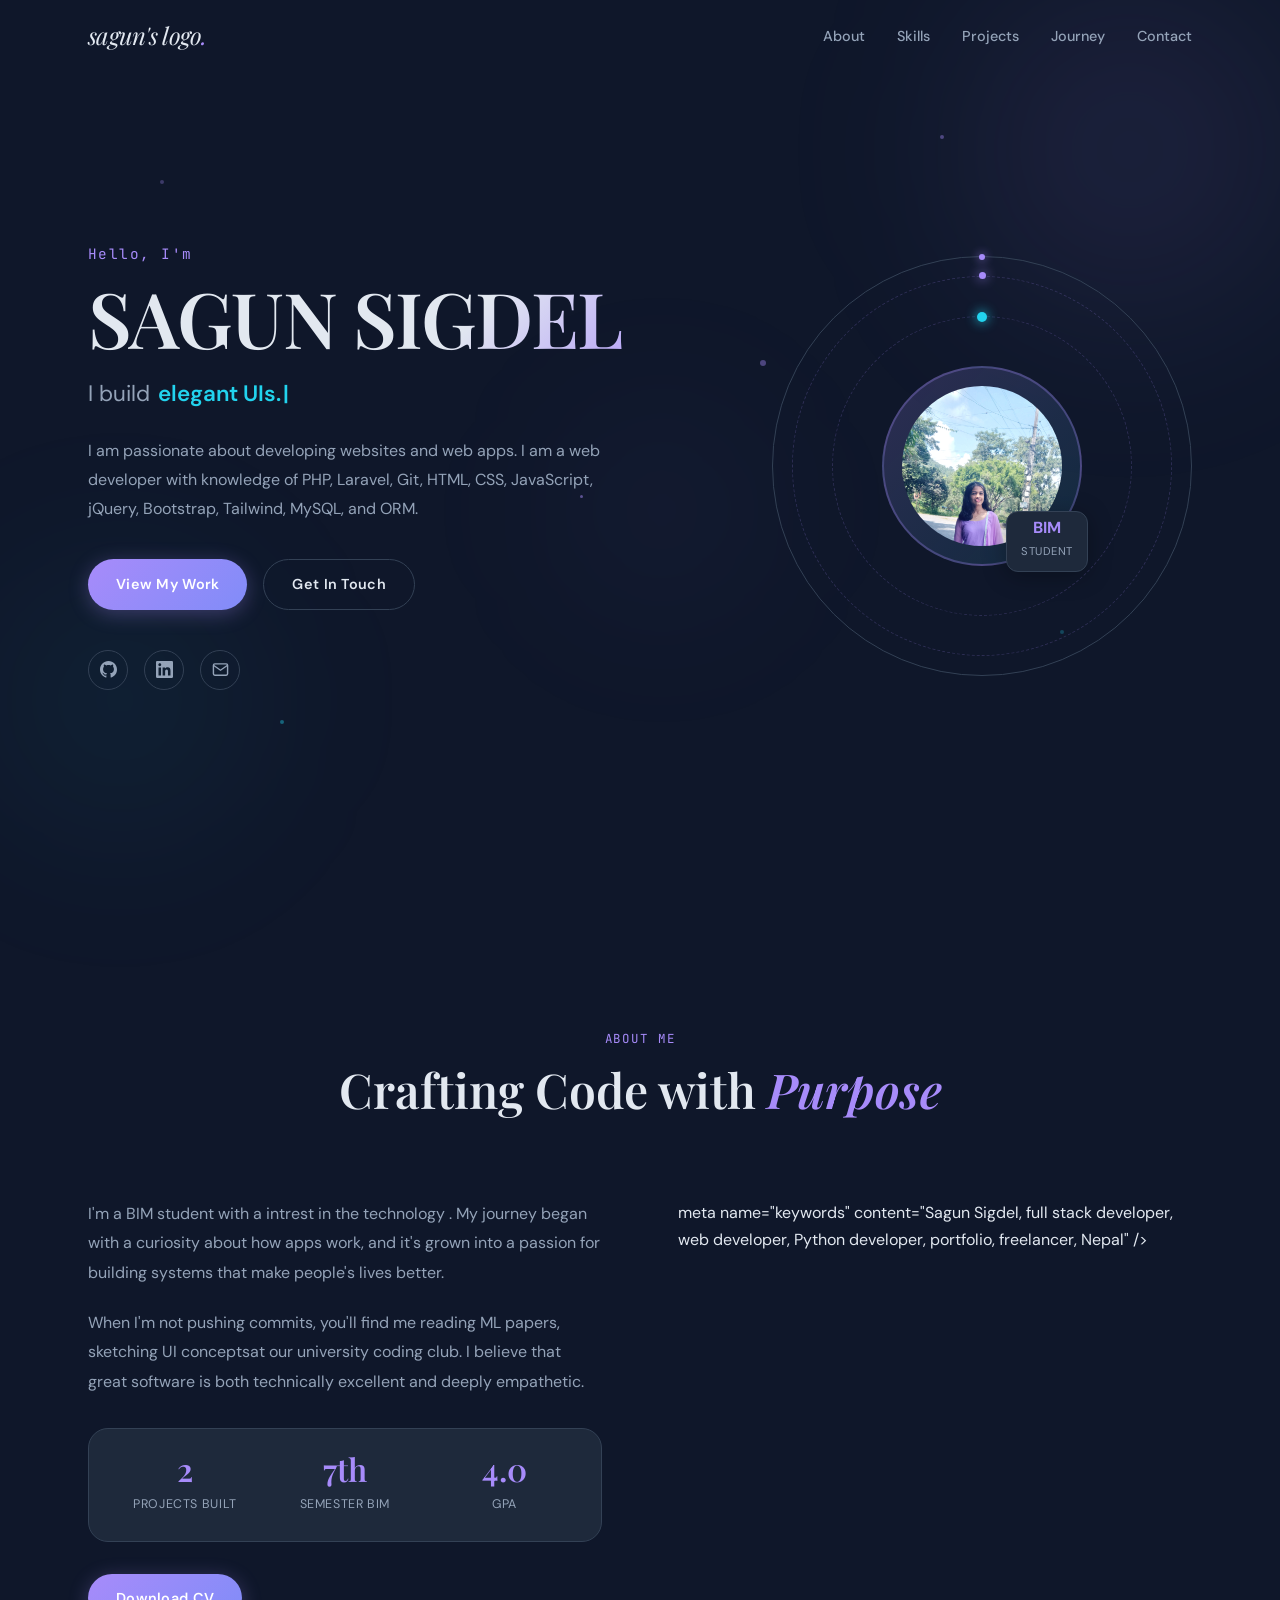
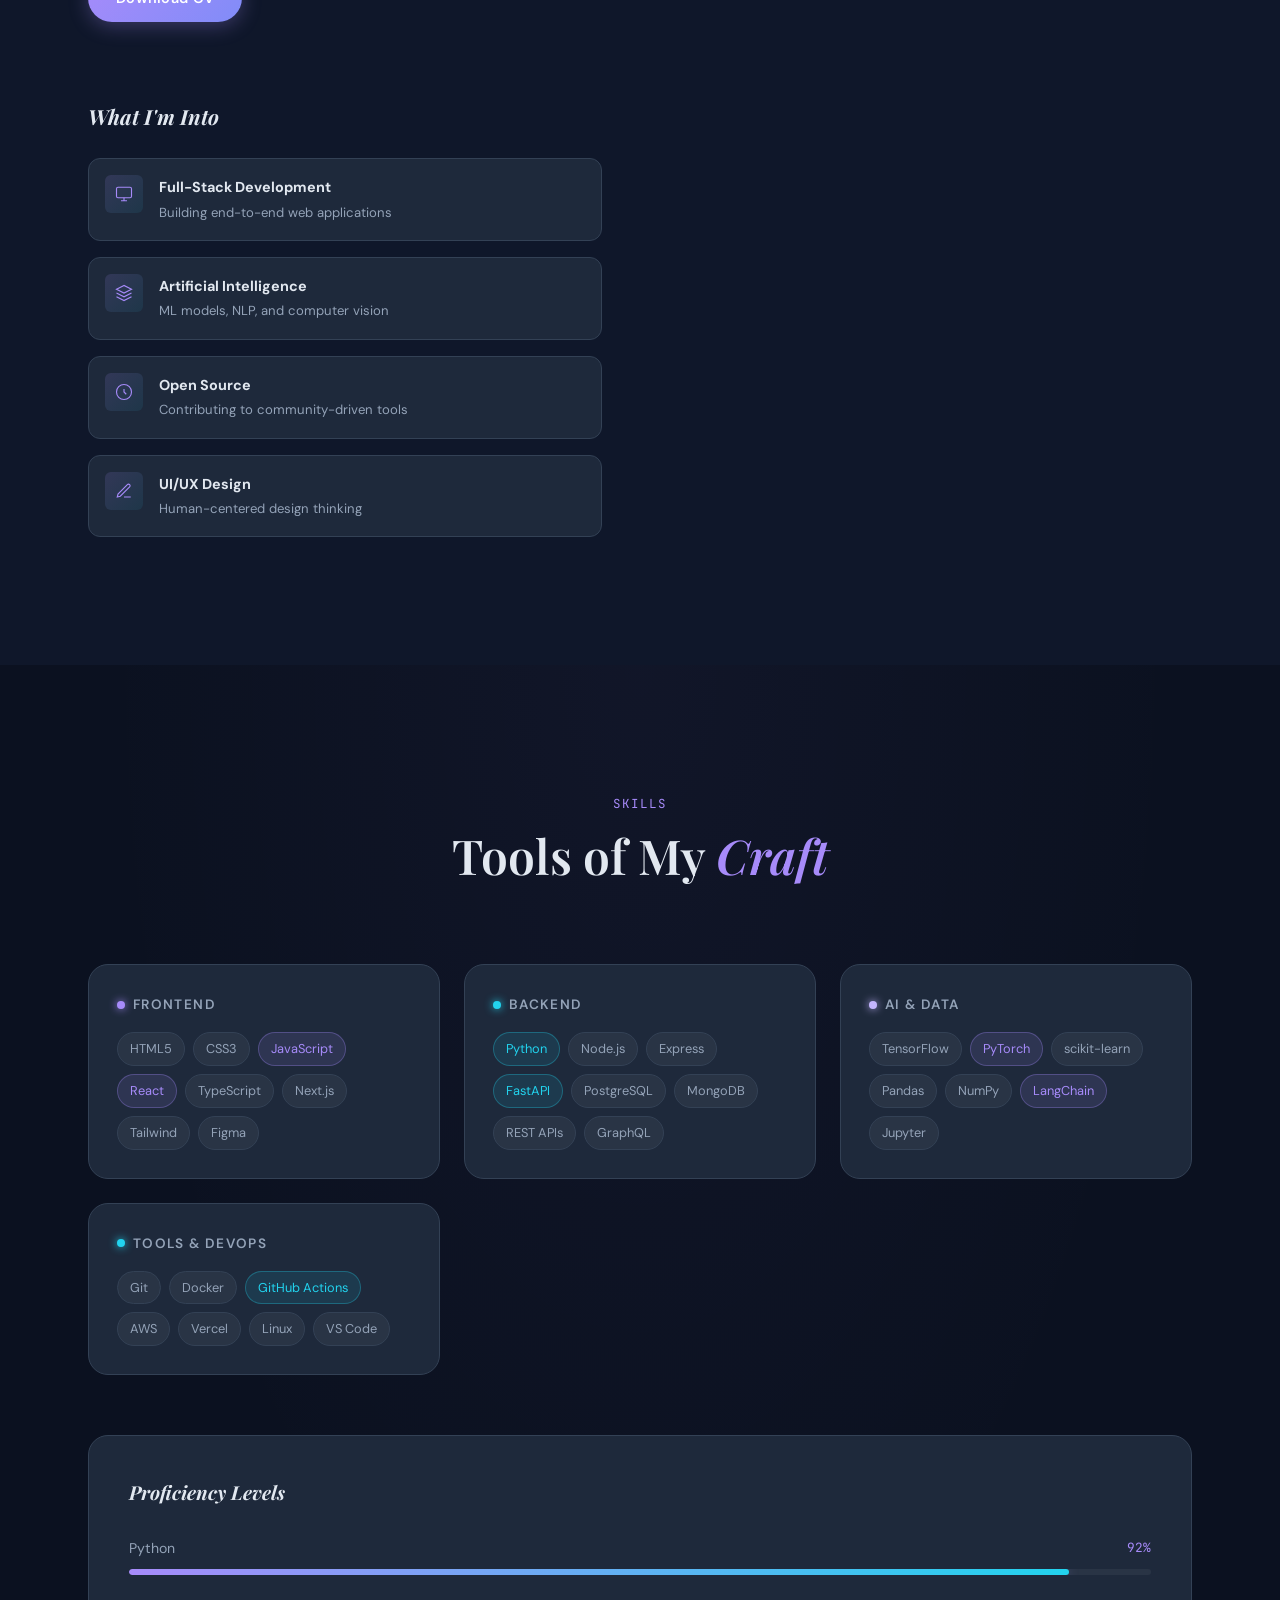
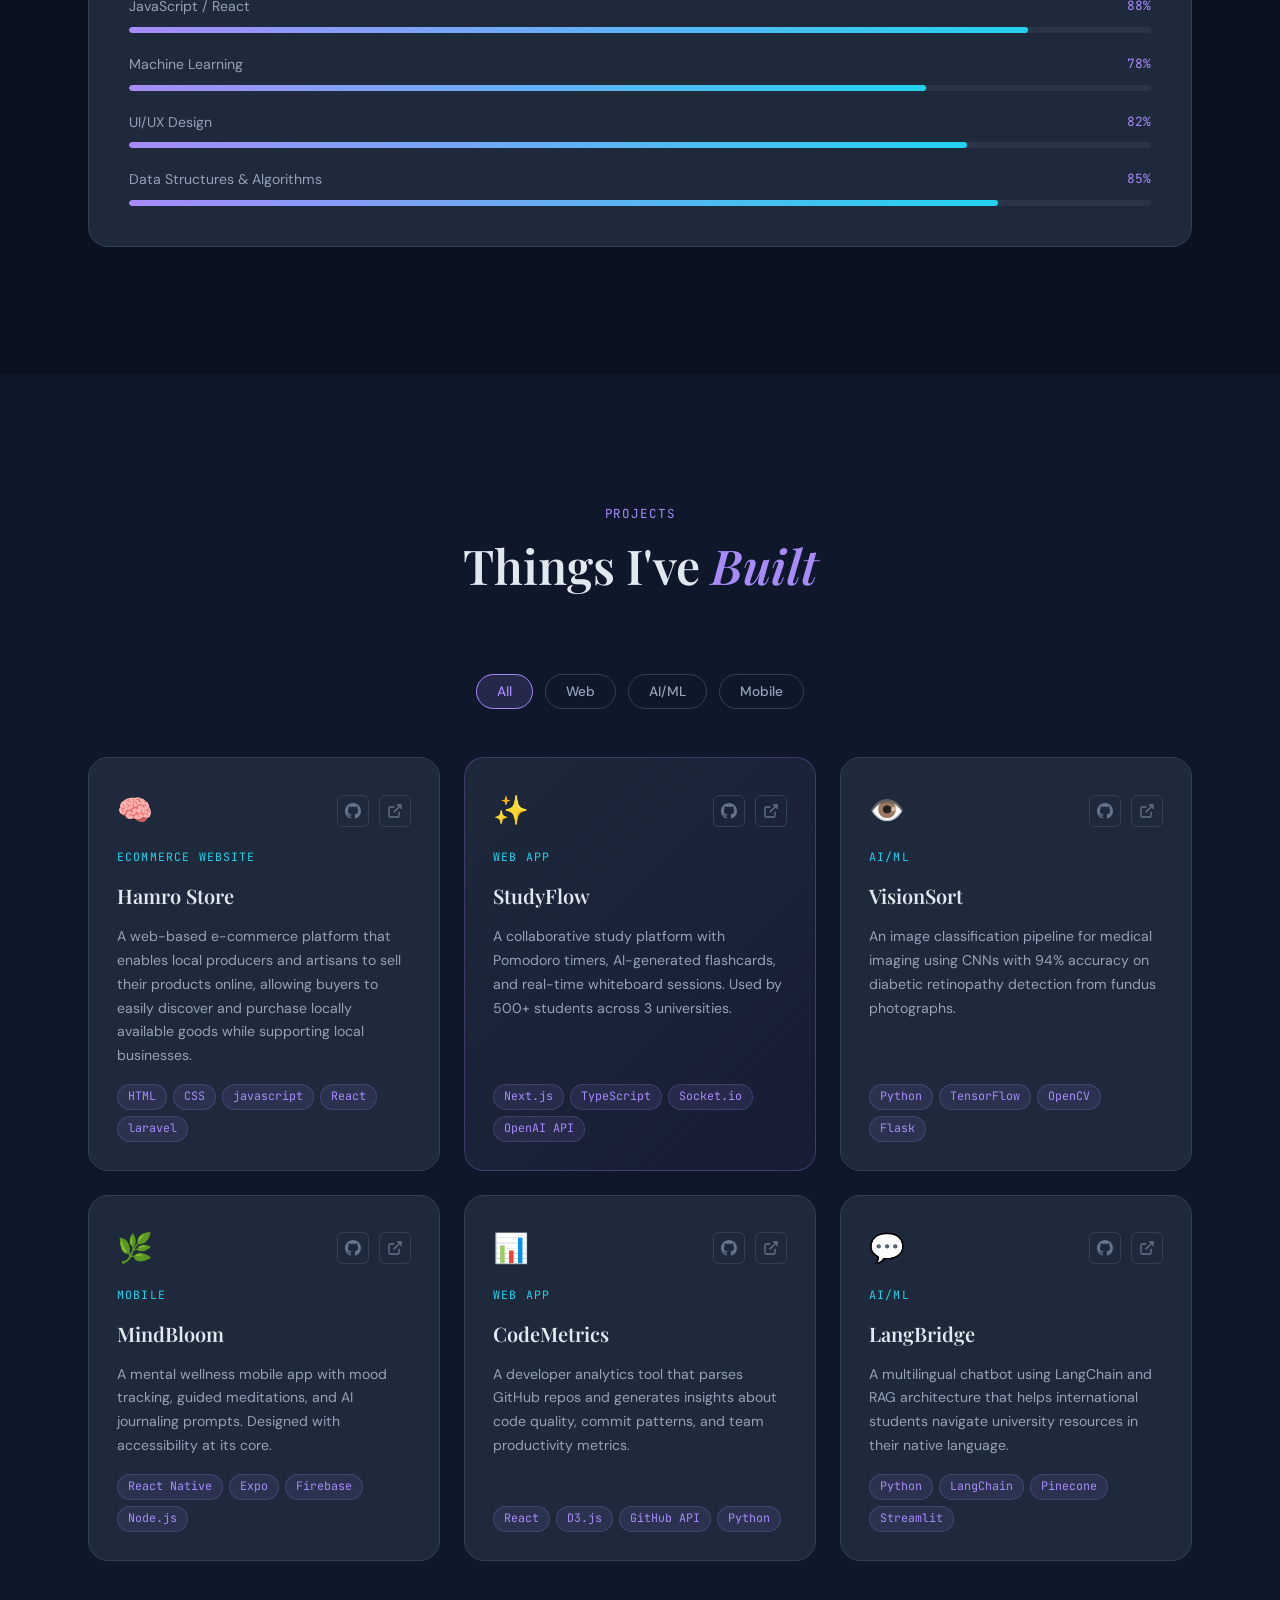
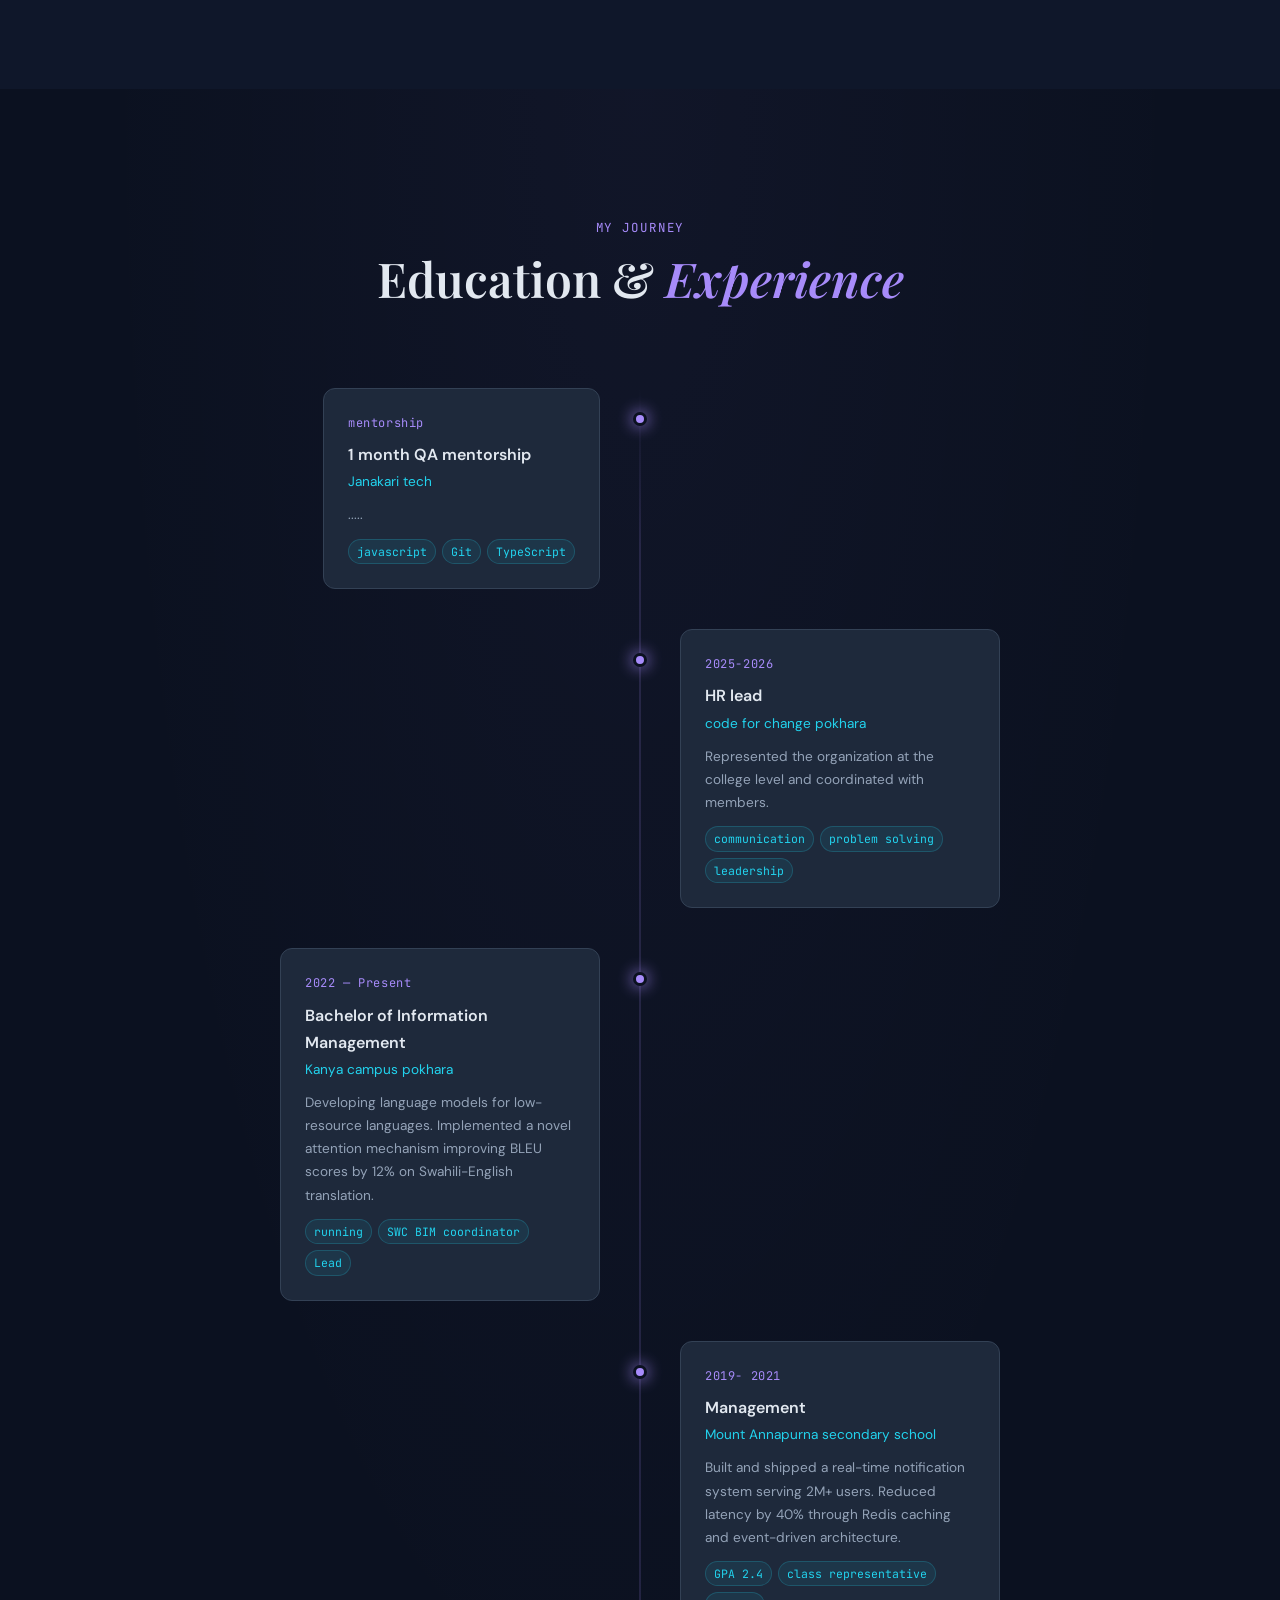
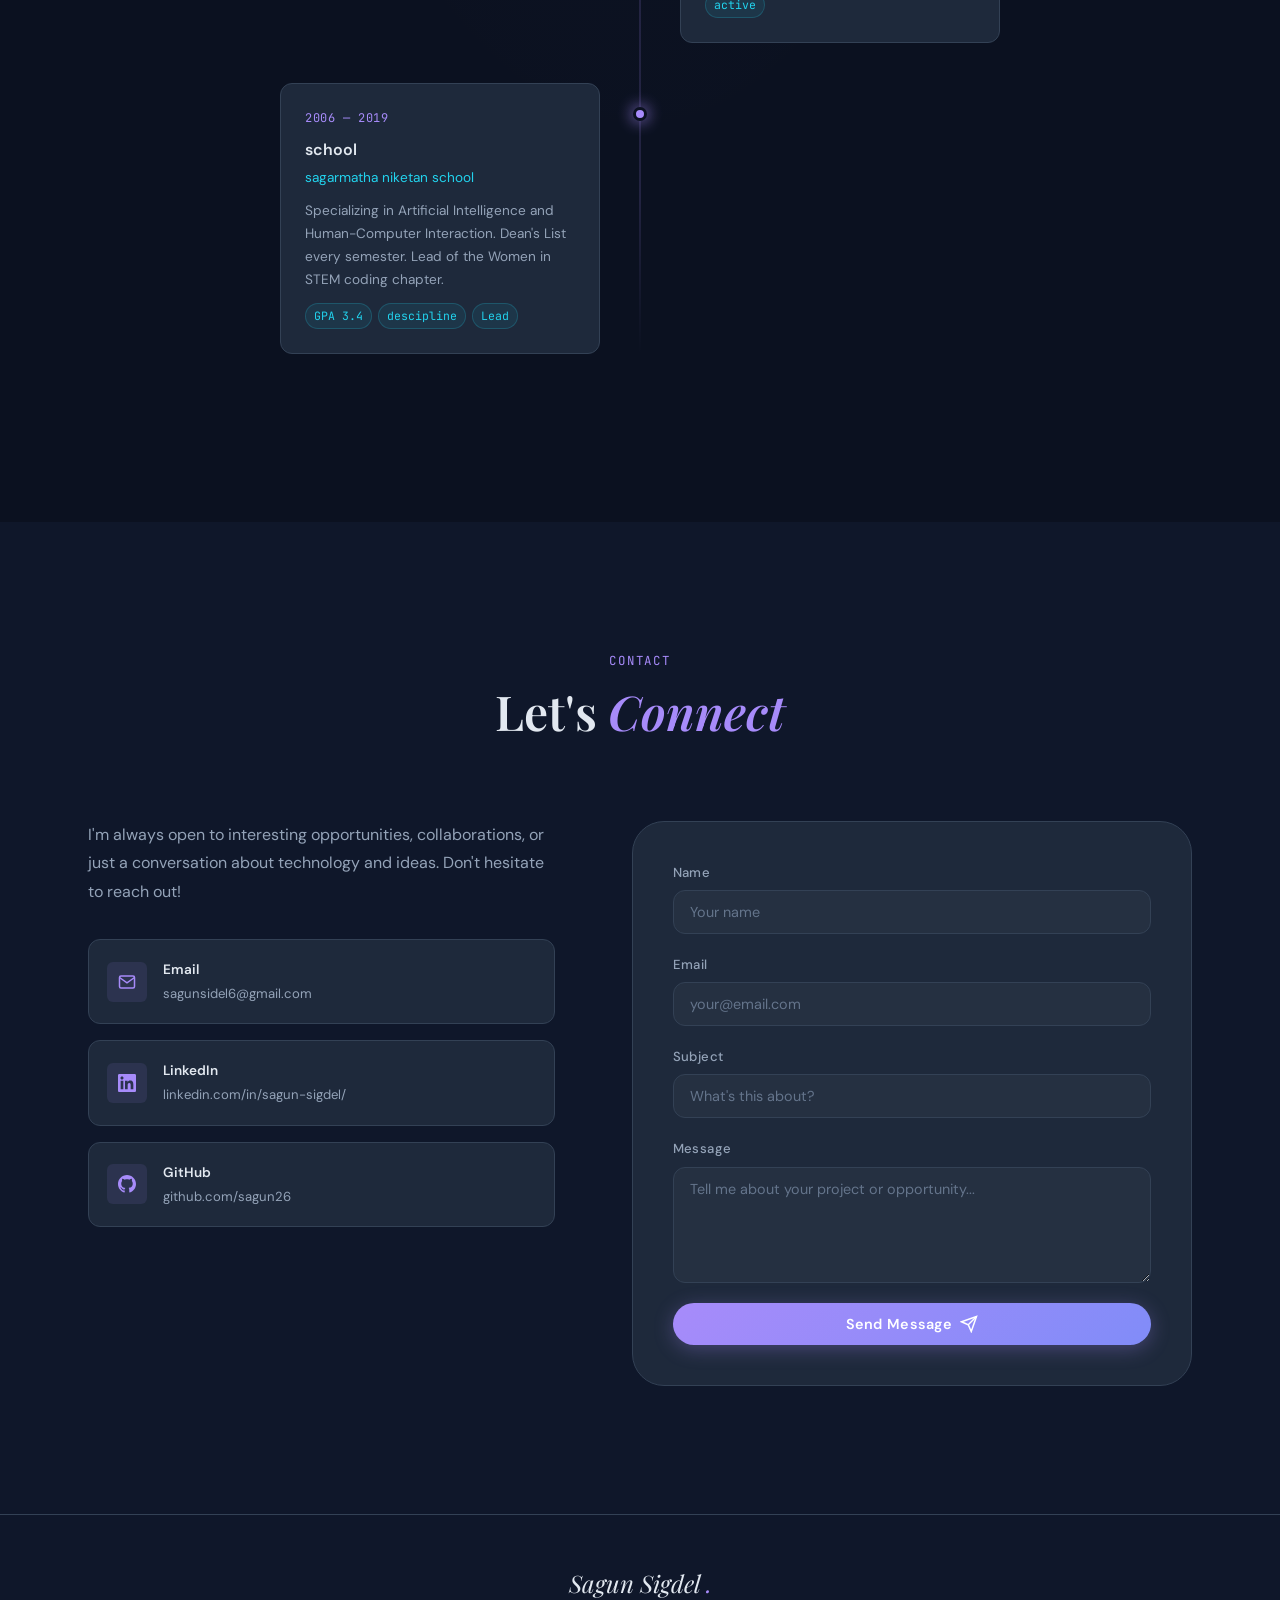
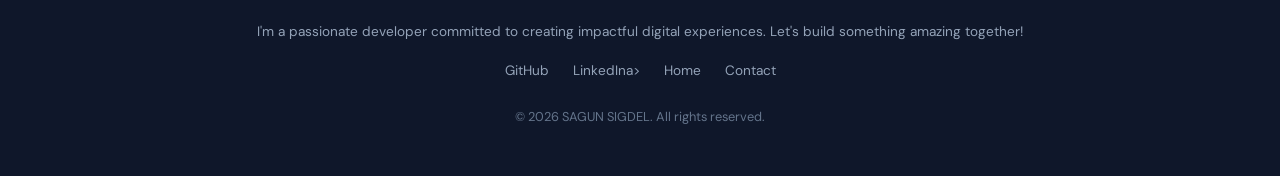
==== commit 5f1f28d9: "feat:sitemap,robots,llms" ====
--- a/index.html
+++ b/index.html
@@ -3,7 +3,7 @@
 <head>
   <meta charset="UTF-8" />
   <meta name="viewport" content="width=device-width, initial-scale=1.0" />
-  <title>SAGUN SIGDEL — Portfolio</title>
+  <title>Sagun Sigdel — Full Stack Web Developer Portfolio | PHP & React</title>
   <link rel="preconnect" href="https://fonts.googleapis.com" />
   <link rel="preconnect" href="https://fonts.gstatic.com" crossorigin />
   <link href="https://fonts.googleapis.com/css2?family=Playfair+Display:ital,wght@0,400;0,600;1,400&family=DM+Sans:wght@300;400;500;600&family=JetBrains+Mono:wght@400;500&display=swap" rel="stylesheet" />
@@ -11,14 +11,11 @@
    <!-- Meta Description -->
     <meta
       name="description"
-      content="Portfolio of Sagun Sigdel, a  web developer specializing in PHP, Laravel, and modern web technologies."
+      content="Portfolio of Sagun Sigdel, a Full Stack Web Developer specializing in PHP, Laravel, JavaScript, and React. Explore projects, skills, and experience."
     />
 
     <!-- Meta Keywords -->
-    <meta
-      name="keywords"
-      content="Sagun Sigdel, full stack developer, web developer, Python developer, portfolio, freelancer, Nepal"
-    />
+    <meta name="keywords" content="Sagun Sigdel, full stack web developer, PHP developer, Laravel developer, JavaScript, React, Python, web developer portfolio, freelancer Nepal" />
 <!-- Canonical Link  -->
       <link rel="canonical" href="https://sagunsigdel.com.np/">
 <!-- meta robots-->
@@ -172,7 +169,10 @@
               </div>
             </div>
             <a href="#" class="btn btn-primary">Download CV</a>
-          </div>
+          </div>meta
+      name="keywords"
+      content="Sagun Sigdel, full stack developer, web developer, Python developer, portfolio, freelancer, Nepal"
+    />
           <div class="about-interests scroll-reveal slide-right">
             <h3>What I'm Into</h3>
             <div class="interest-list">
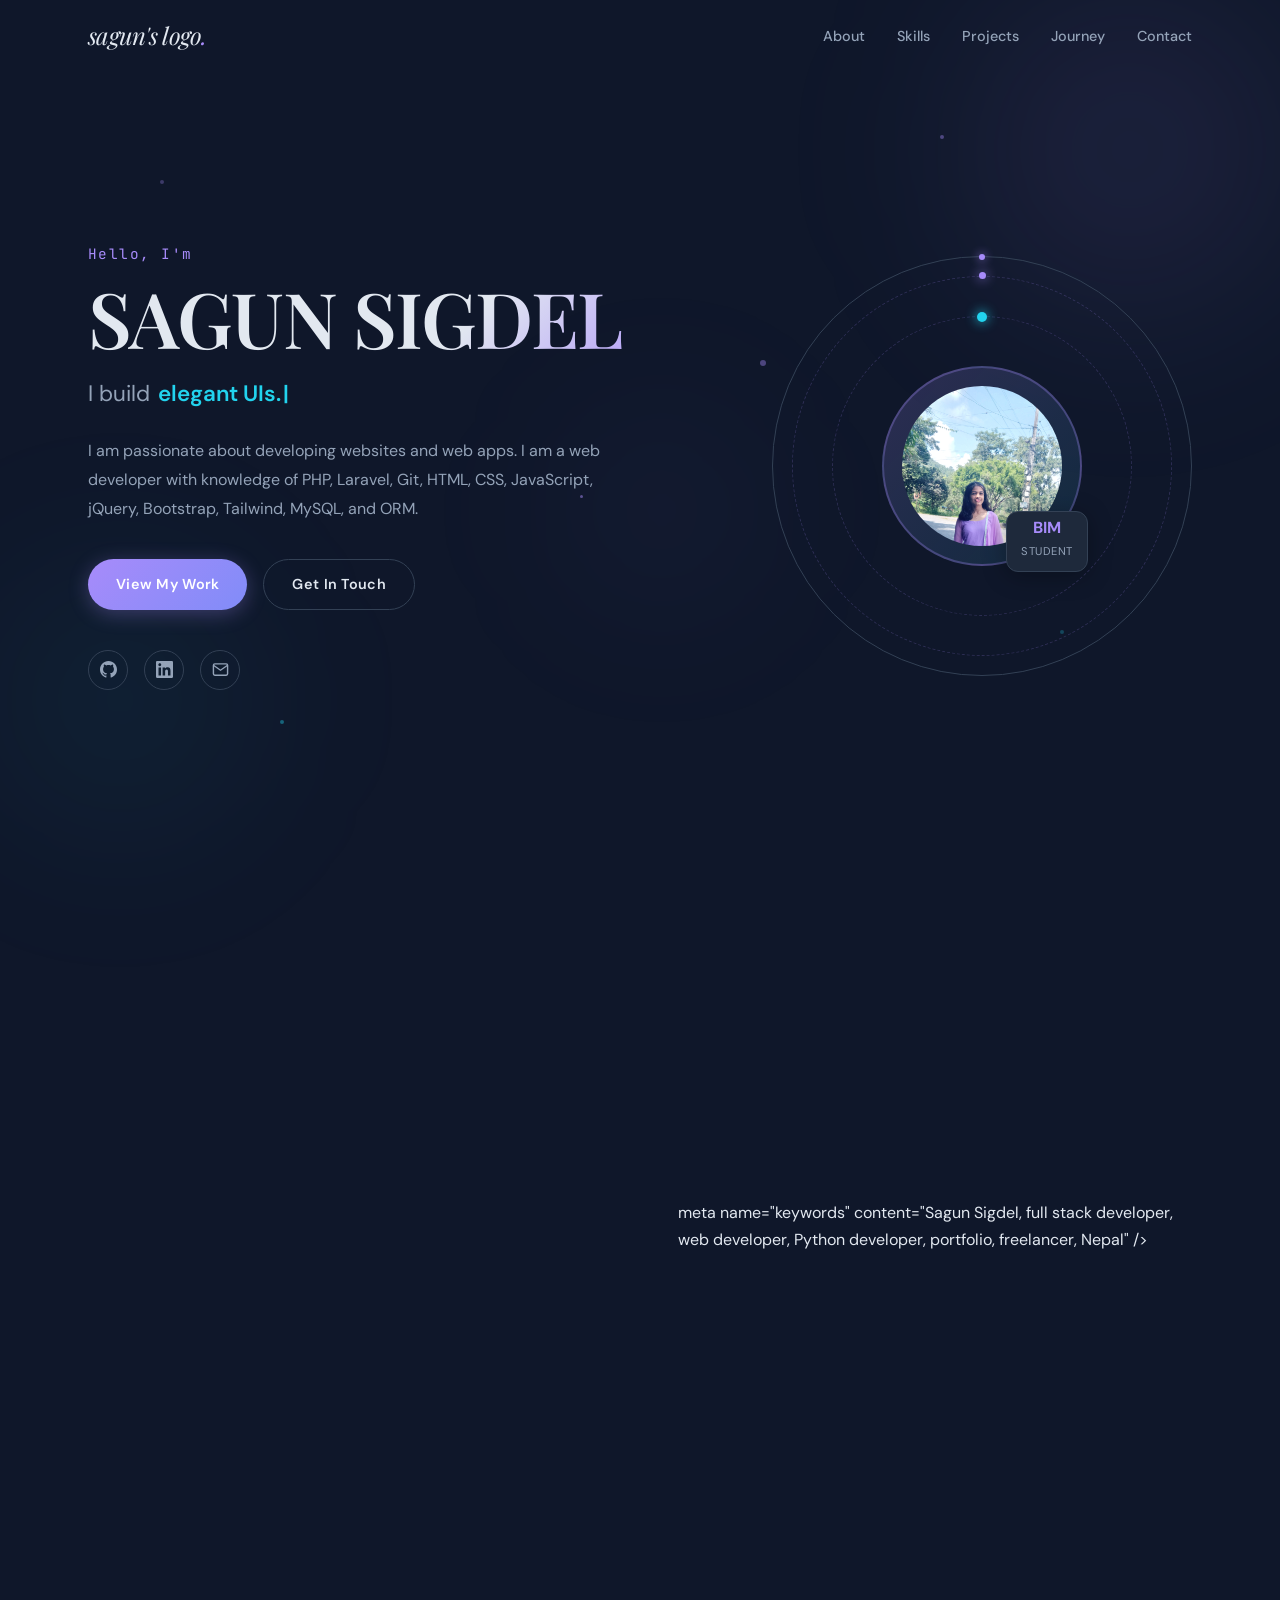
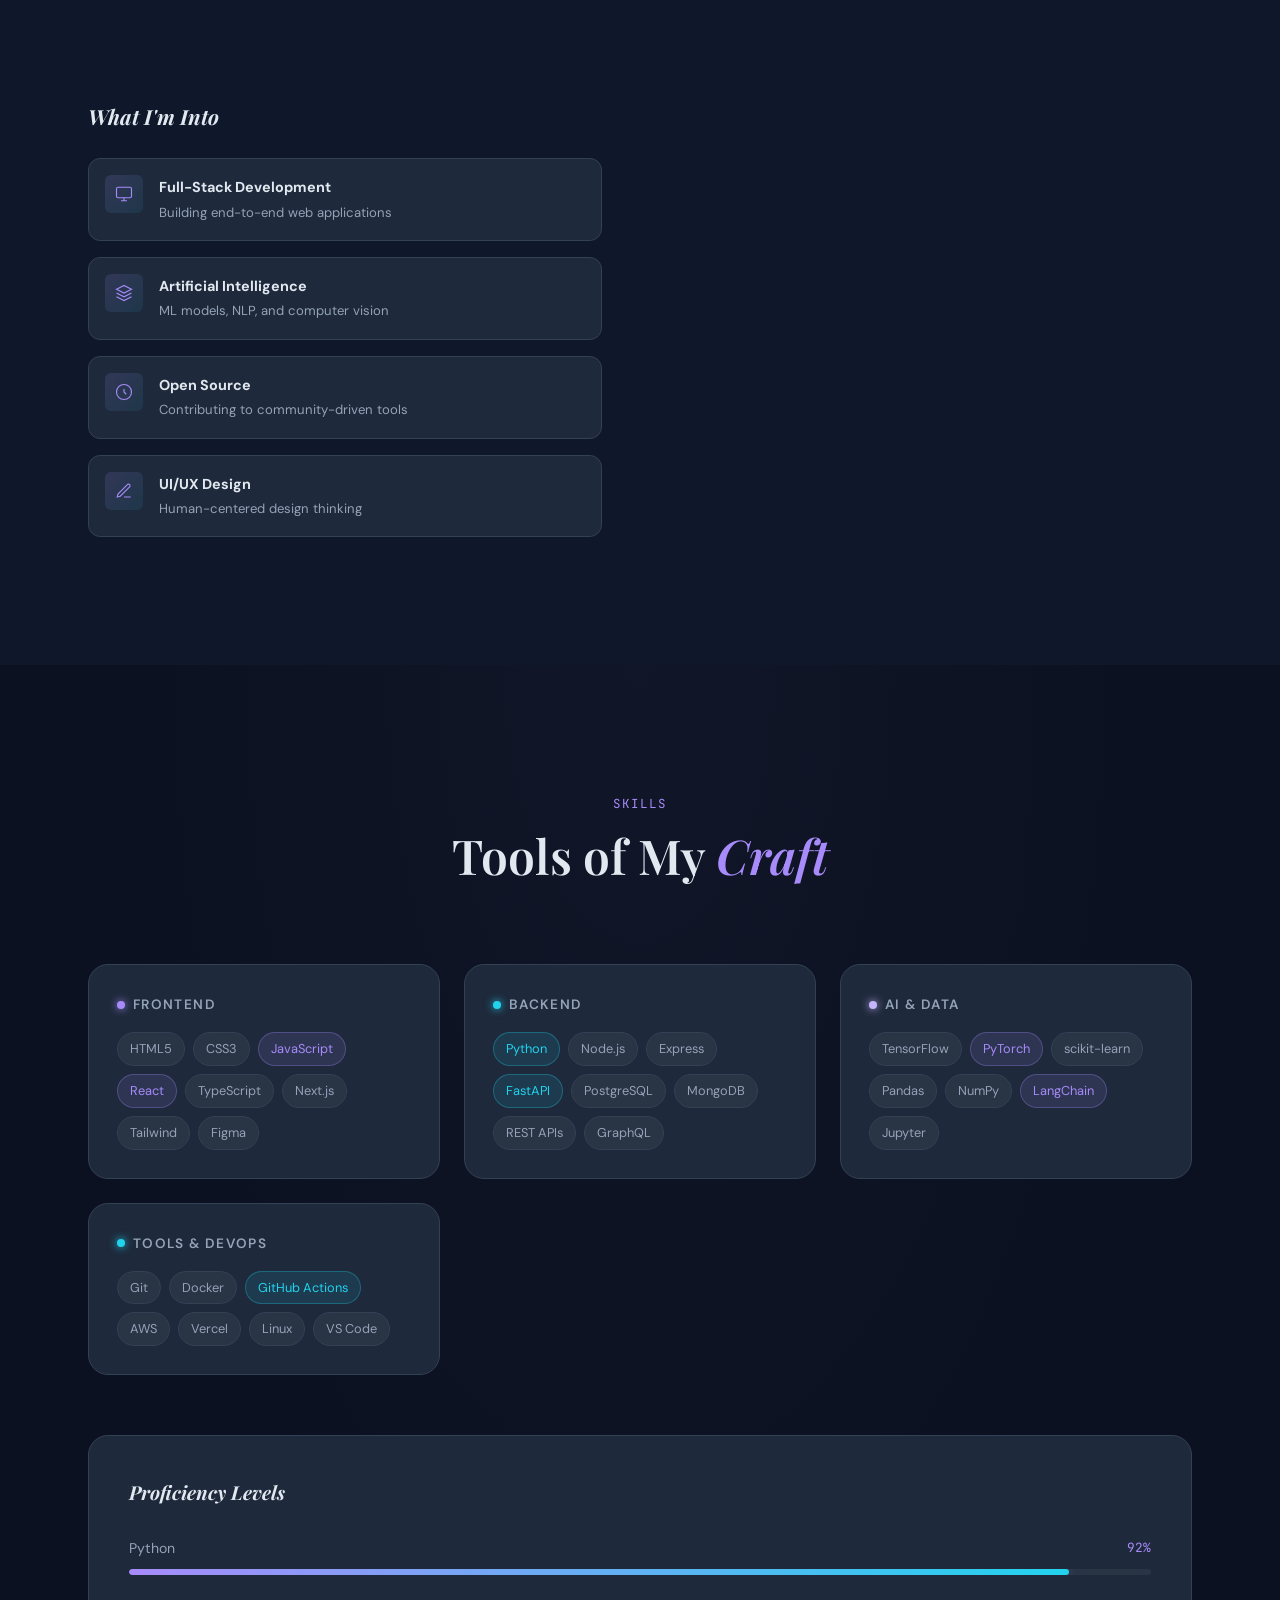
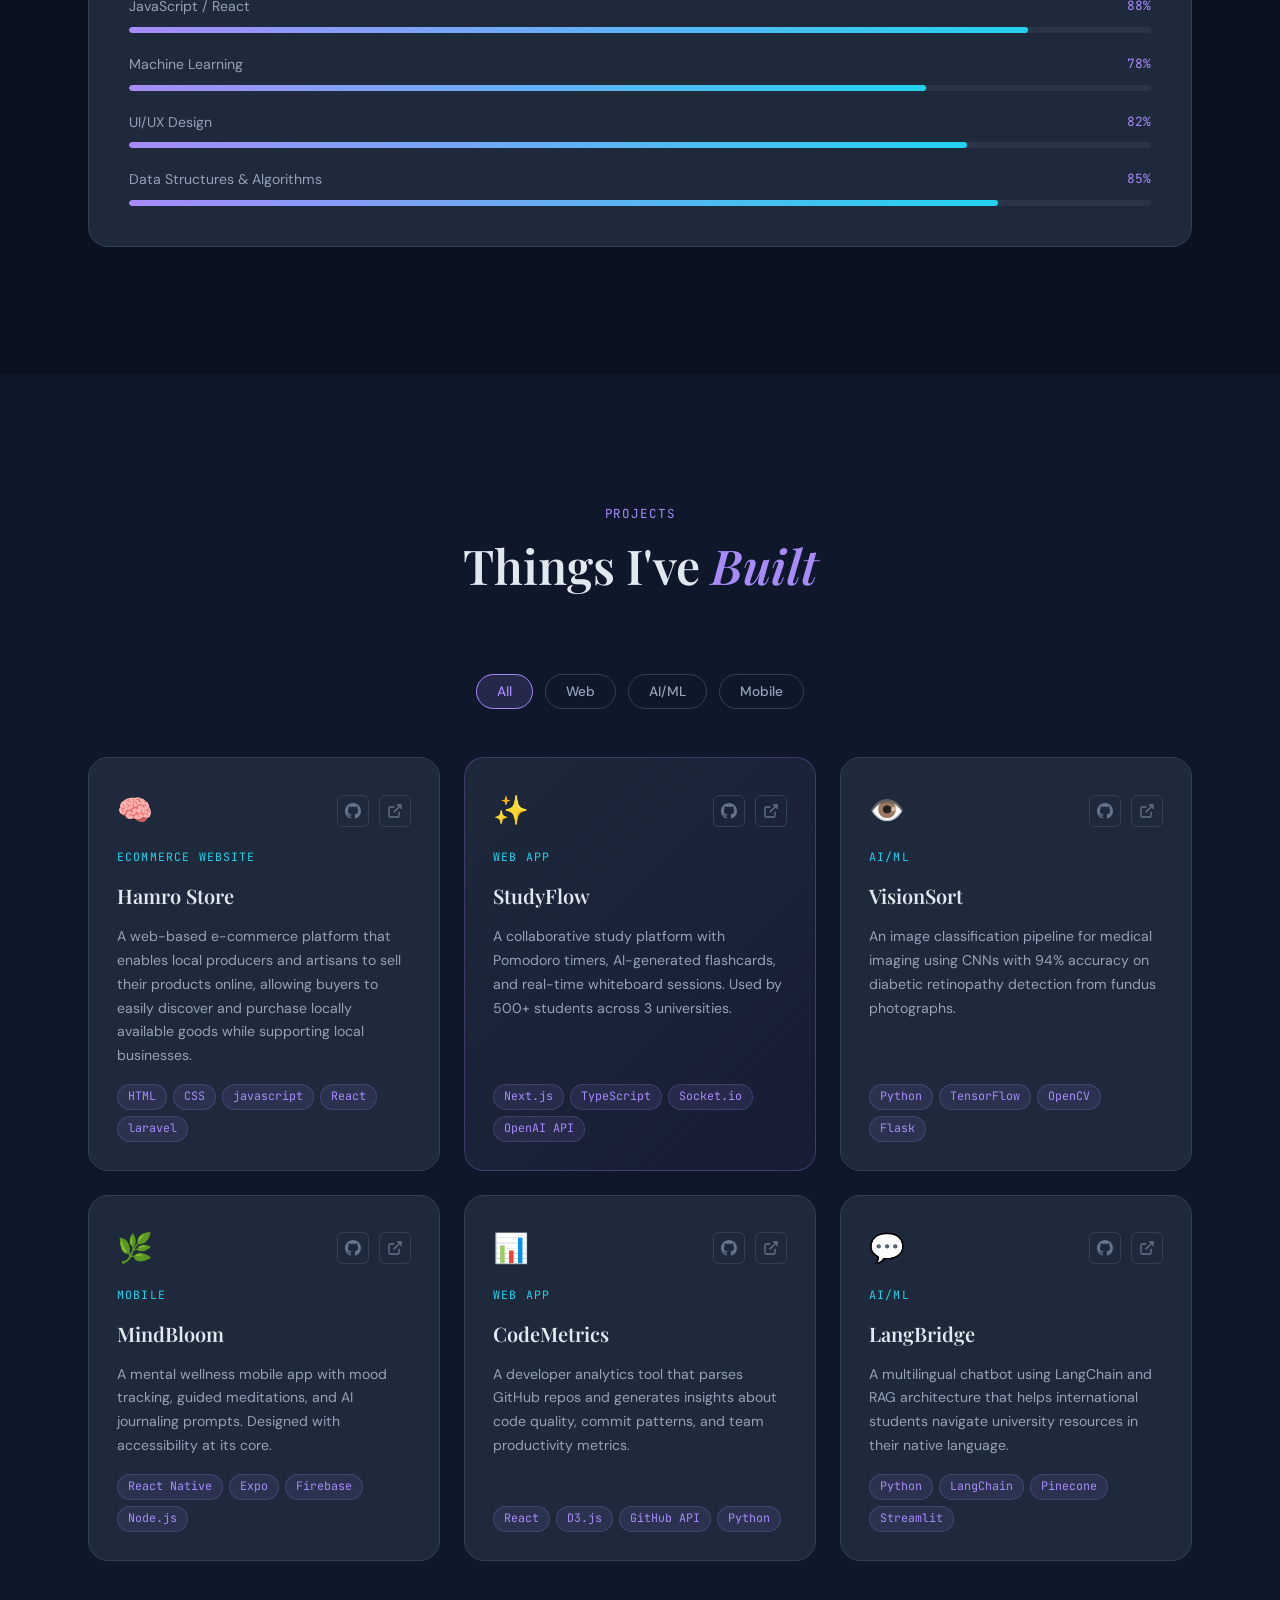
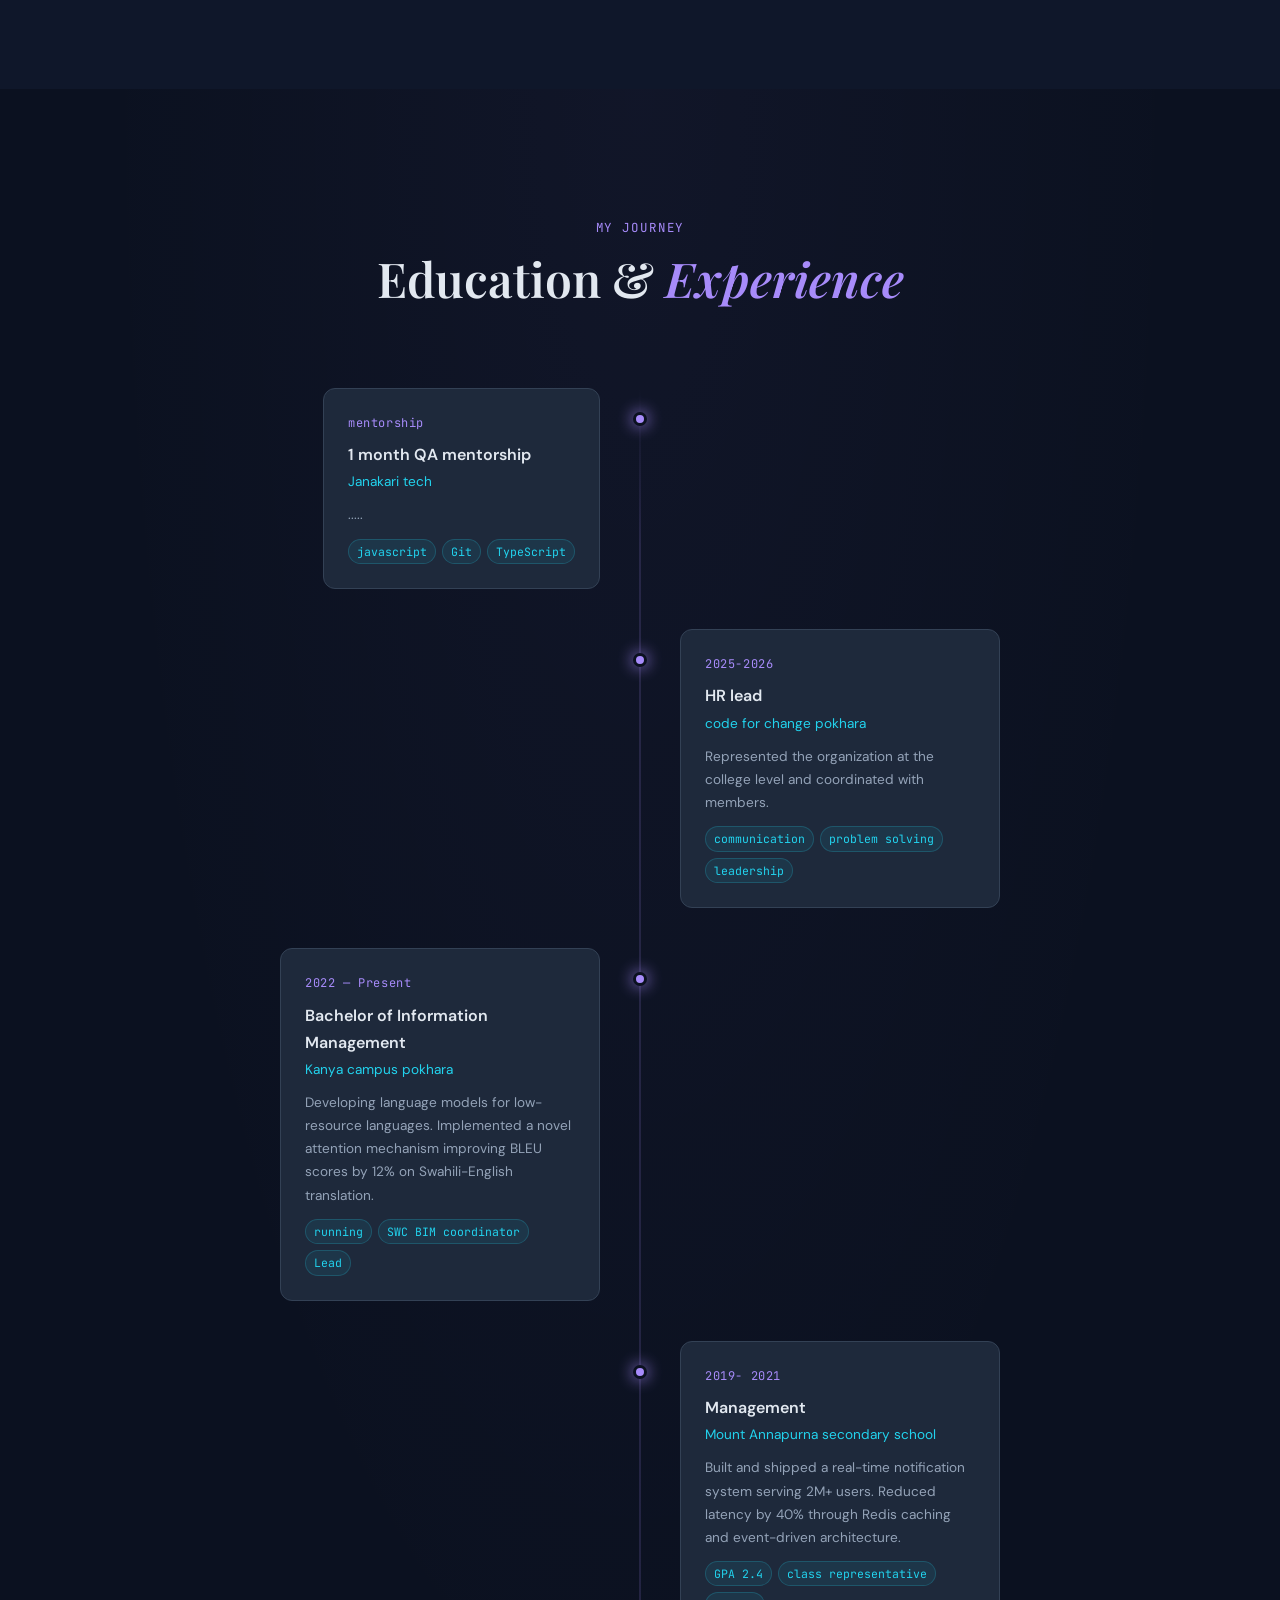
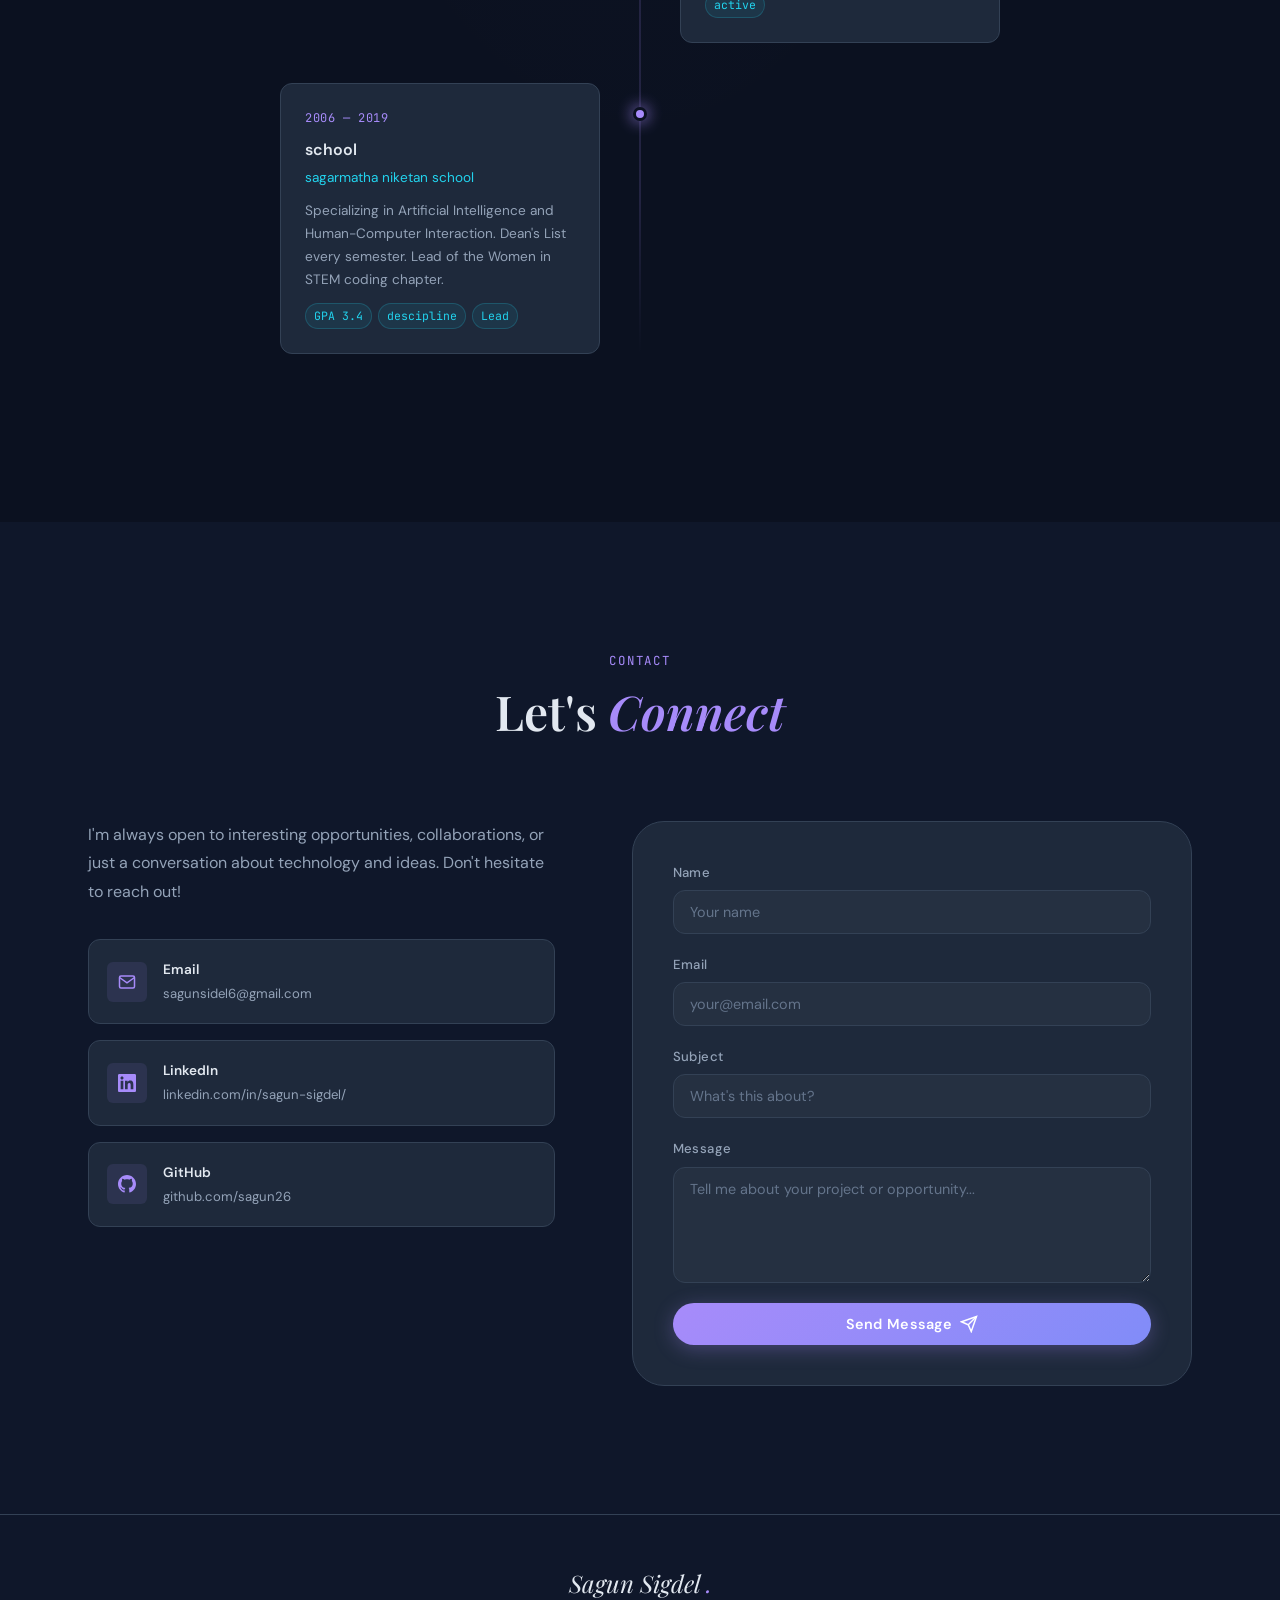
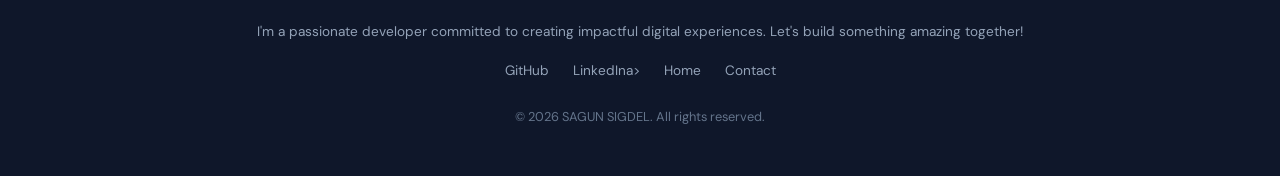
==== commit dee8cebc: "metatags" ====
--- a/index.html
+++ b/index.html
@@ -3,7 +3,7 @@
 <head>
   <meta charset="UTF-8" />
   <meta name="viewport" content="width=device-width, initial-scale=1.0" />
-  <title>Sagun Sigdel — Full Stack Web Developer Portfolio | PHP & React</title>
+  <title>Sagun Sigdel-Full Stack Web Developer Portfolio</title>
   <link rel="preconnect" href="https://fonts.googleapis.com" />
   <link rel="preconnect" href="https://fonts.gstatic.com" crossorigin />
   <link href="https://fonts.googleapis.com/css2?family=Playfair+Display:ital,wght@0,400;0,600;1,400&family=DM+Sans:wght@300;400;500;600&family=JetBrains+Mono:wght@400;500&display=swap" rel="stylesheet" />
@@ -21,6 +21,26 @@
 <!-- meta robots-->
       <meta name="robots" content="index, follow">
 
+<!-- Open Graph / Facebook / LinkedIn -->
+<meta property="og:type" content="website">
+<meta property="og:url" content="https://sagunsigdel.com.np/">
+<meta property="og:title" content="Sagun Sigdel | Full Stack Web Developer (PHP & React)">
+<meta property="og:description" content="Portfolio of Sagun Sigdel, a Full Stack Web Developer specializing in PHP, React, and modern web technologies.">
+<meta property="og:image" content="https://sagunsigdel.com.np/preview.jpg">
+<meta property="og:site_name" content="Sagun Sigdel Portfolio">
+
+<!-- Twitter -->
+<meta name="twitter:card" content="summary_large_image">
+<meta name="twitter:url" content="https://sagunsigdel.com.np/">
+<meta name="twitter:title" content="Sagun Sigdel | Full Stack Web Developer">
+<meta name="twitter:description" content="Full Stack Web Developer Portfolio specializing in PHP and React.">
+<meta name="twitter:image" content="https://sagunsigdel.com.np/preview.jpg">
+
+<!-- Optional (Recommended) -->
+<meta name="robots" content="index, follow">
+<meta name="author" content="Sagun Sigdel">
+<meta name="theme-color" content="#0f172a">
+<link rel="canonical" href="https://sagunsigdel.com.np/">
 
     <!-- Structured Data -->
     <script type="application/ld+json">
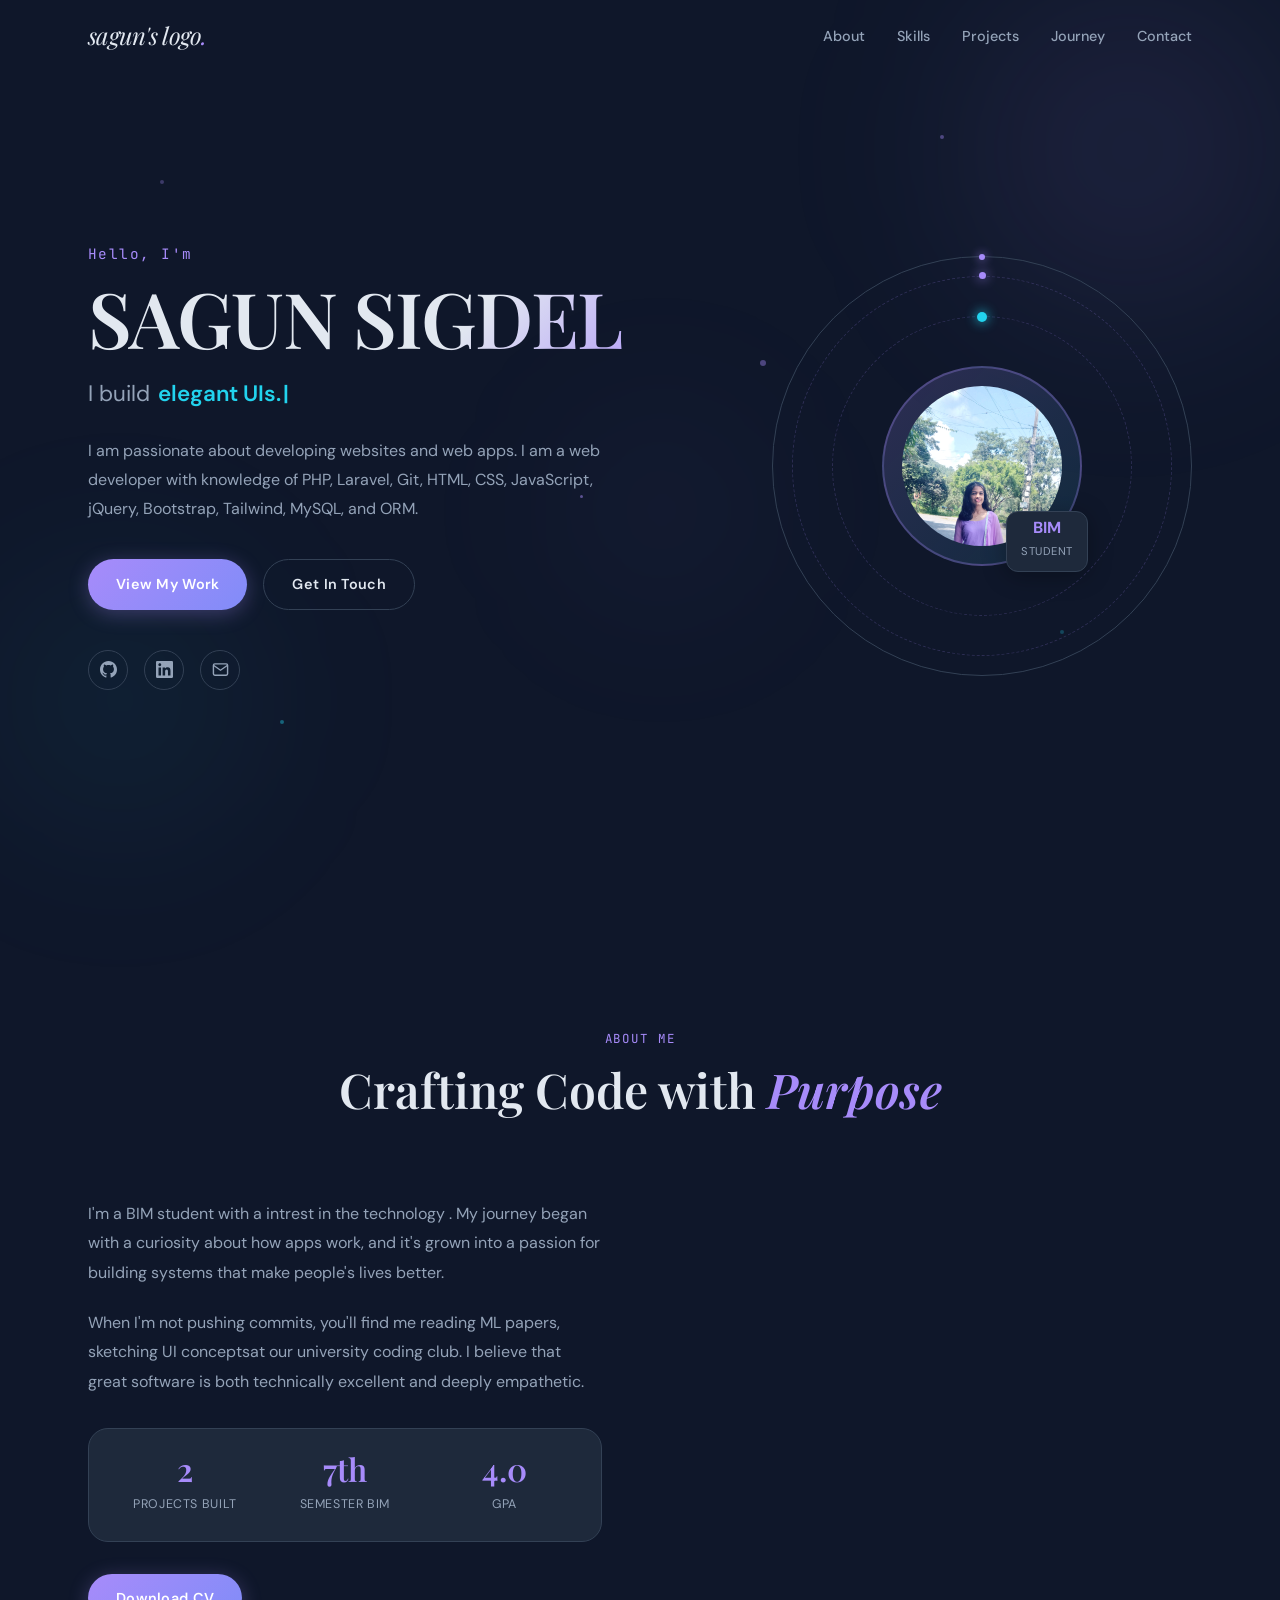
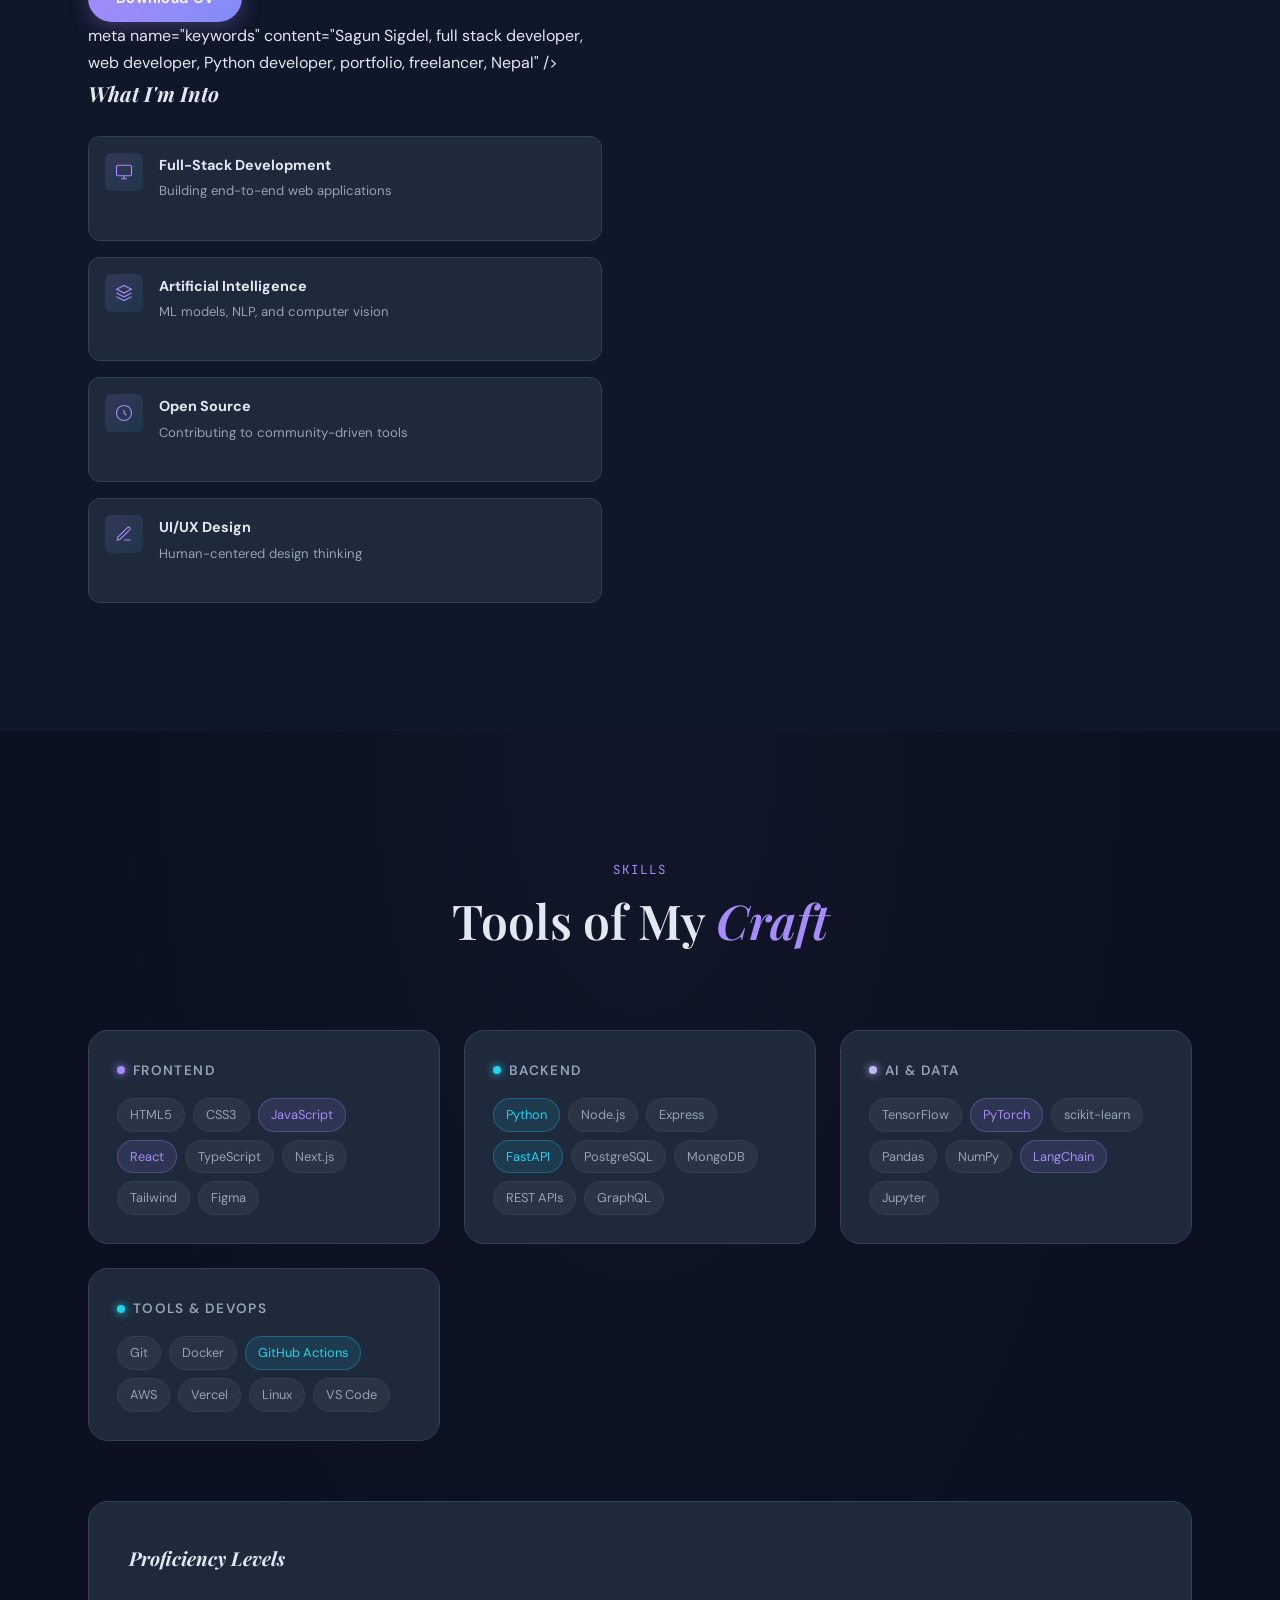
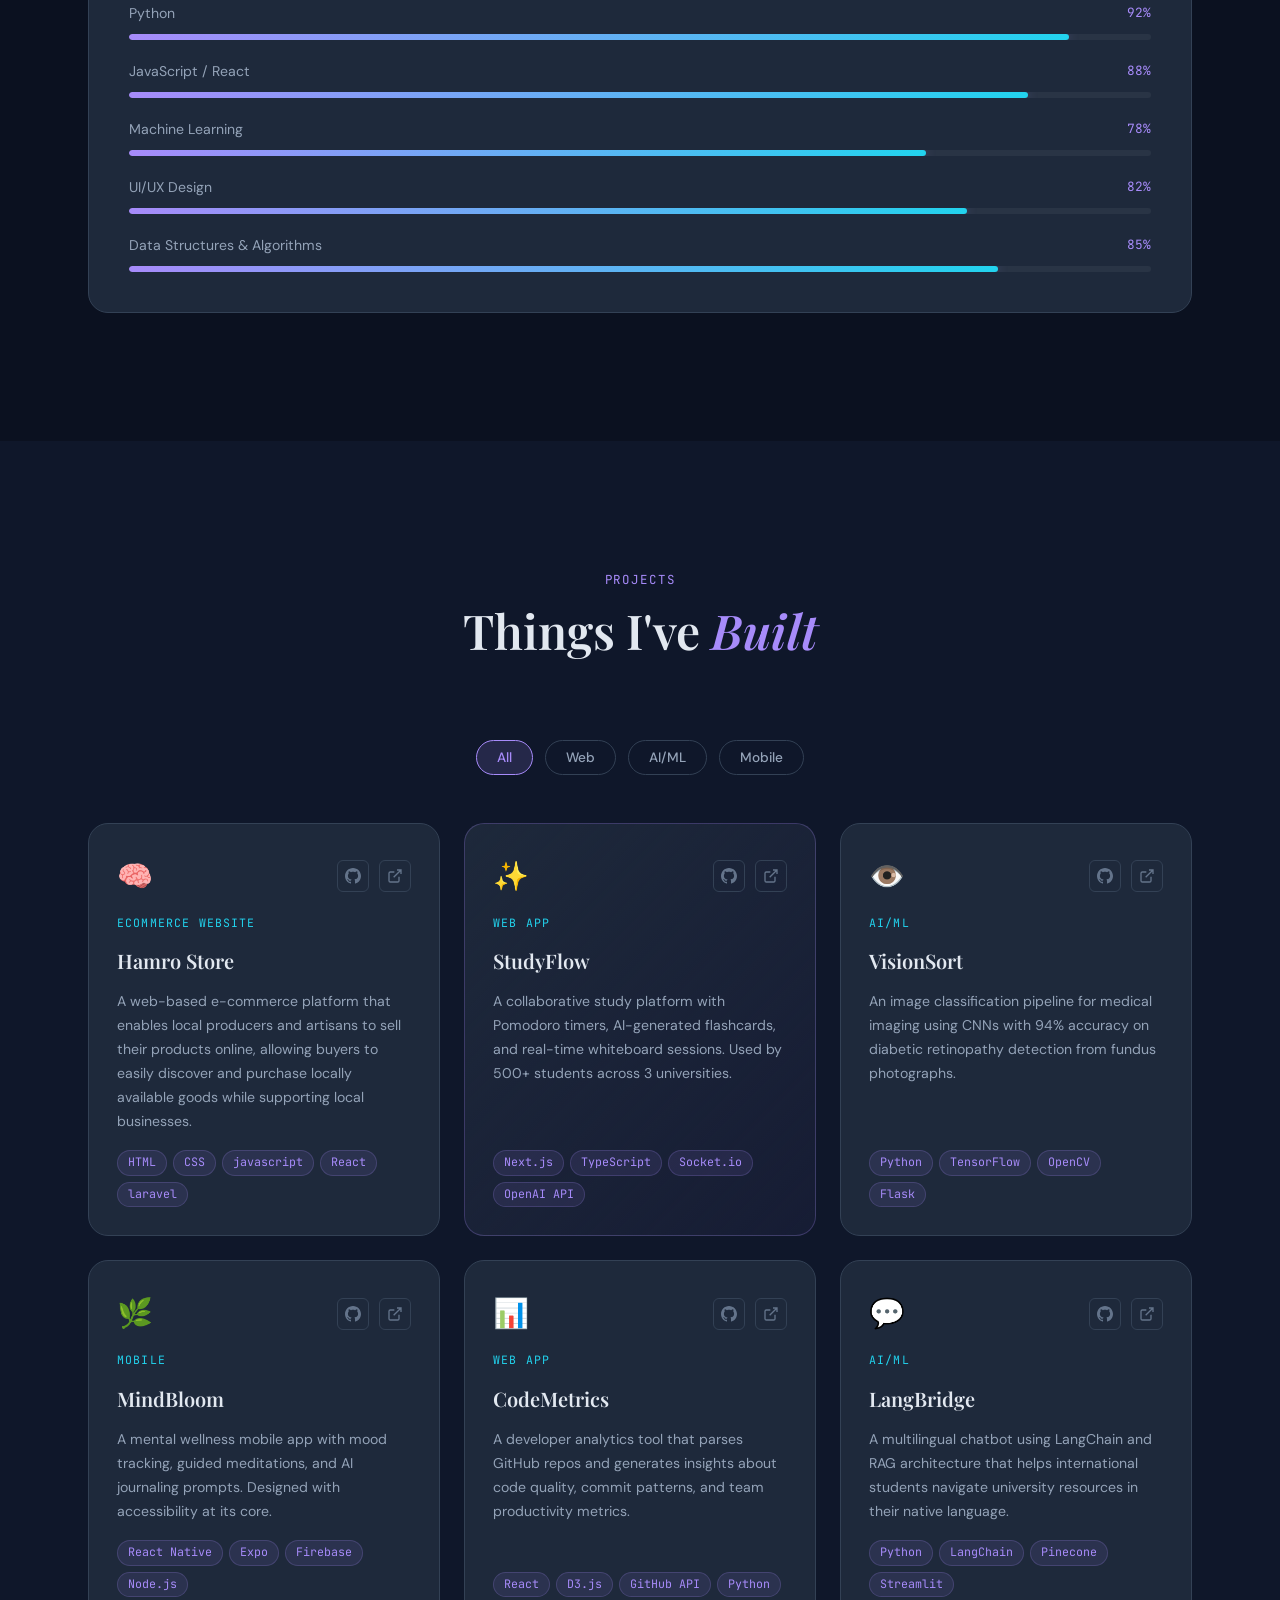
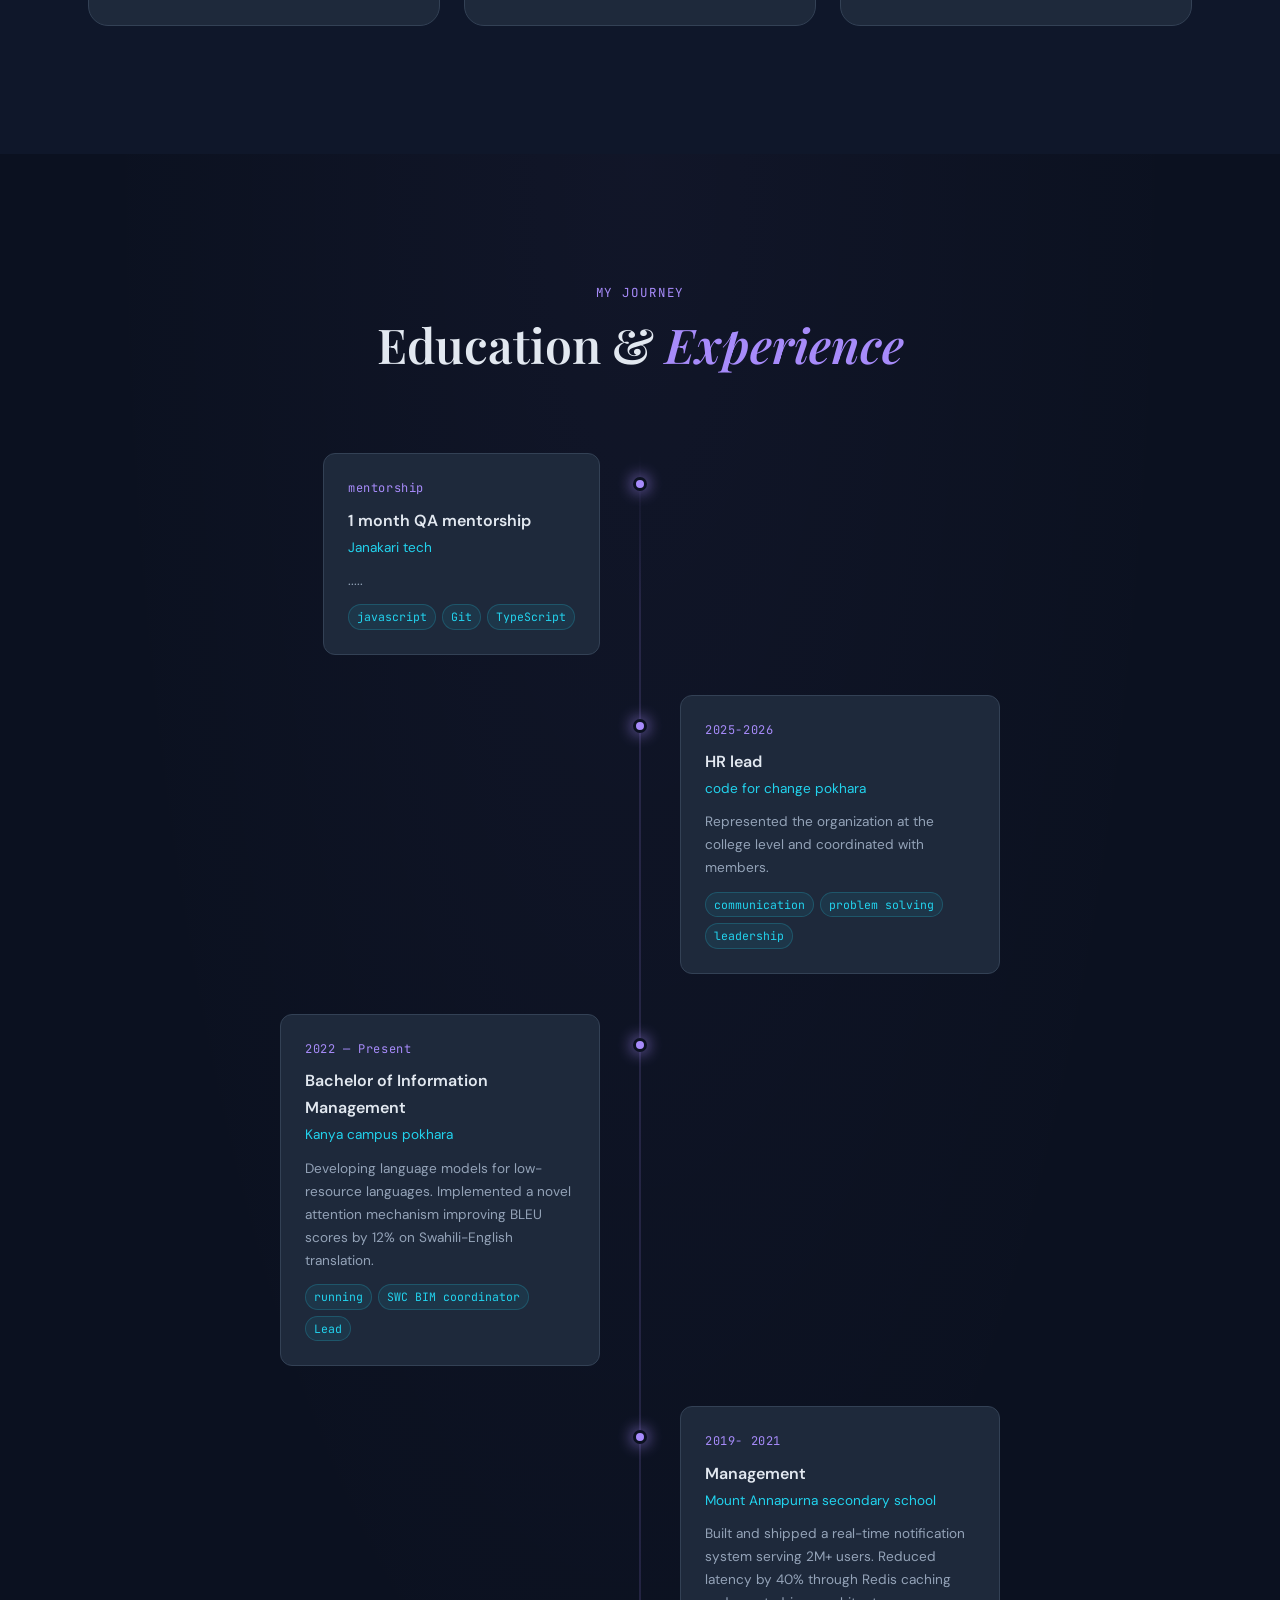
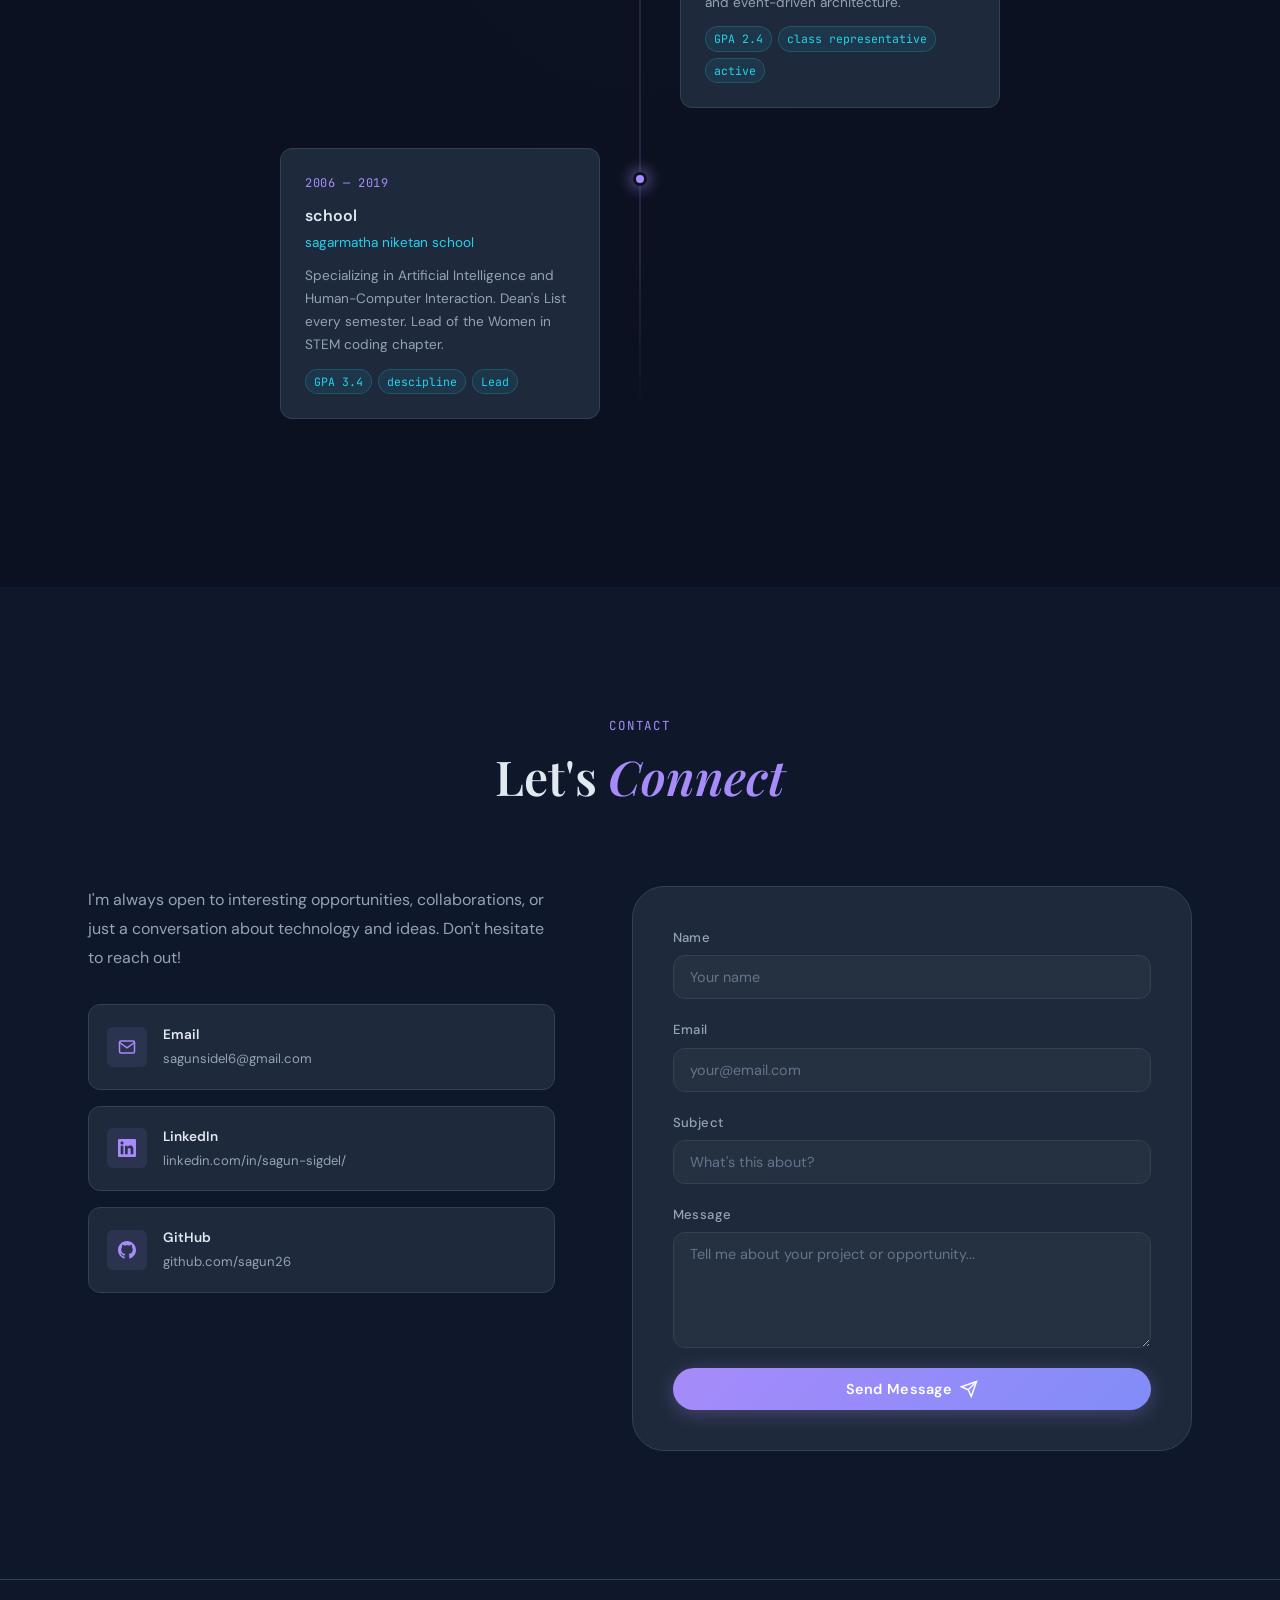
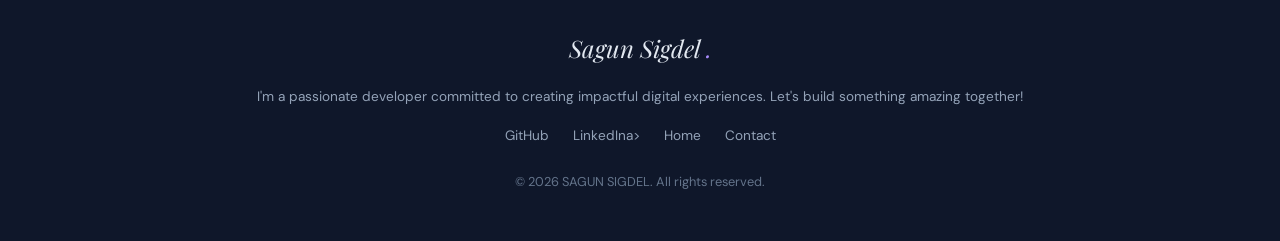
==== commit 8d5be485: "div" ====
--- a/index.html
+++ b/index.html
@@ -189,10 +189,11 @@
               </div>
             </div>
             <a href="#" class="btn btn-primary">Download CV</a>
-          </div>meta
+          <div>meta
       name="keywords"
       content="Sagun Sigdel, full stack developer, web developer, Python developer, portfolio, freelancer, Nepal"
     />
+          </div>
           <div class="about-interests scroll-reveal slide-right">
             <h3>What I'm Into</h3>
             <div class="interest-list">
